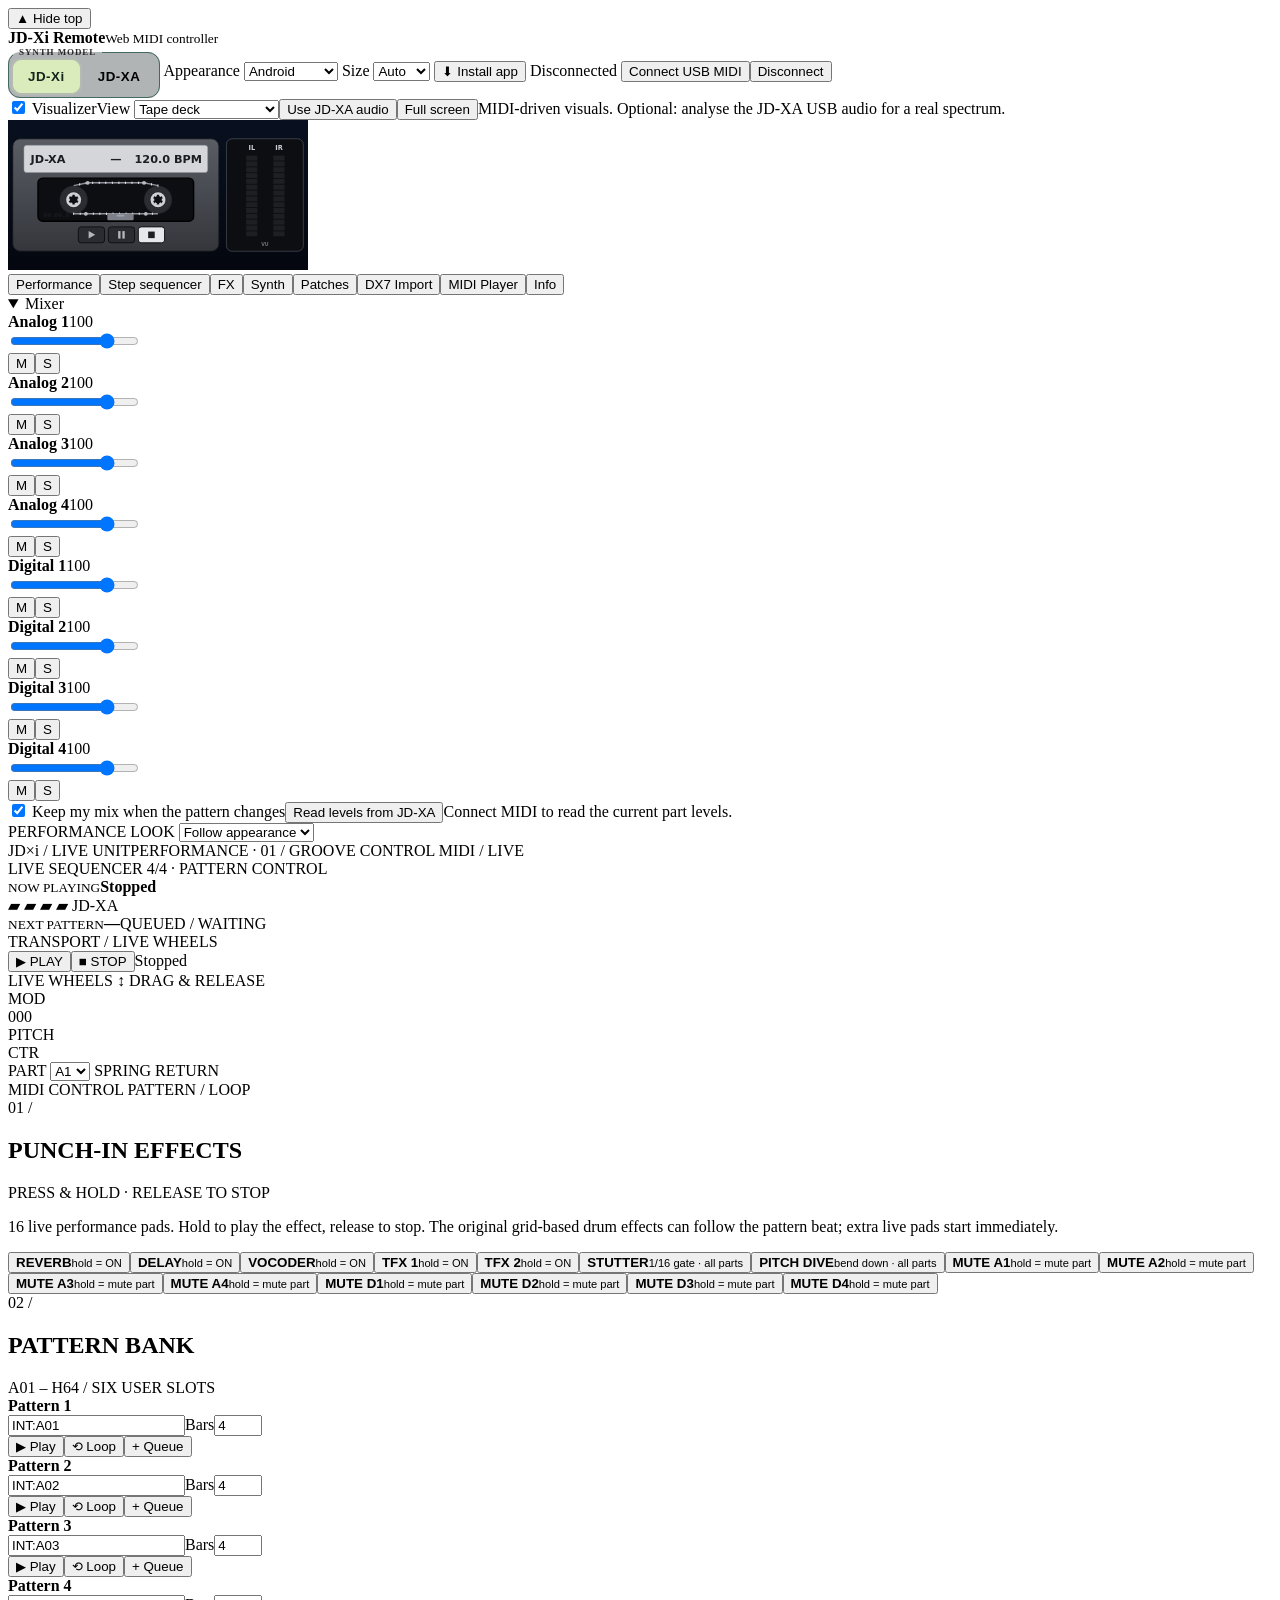
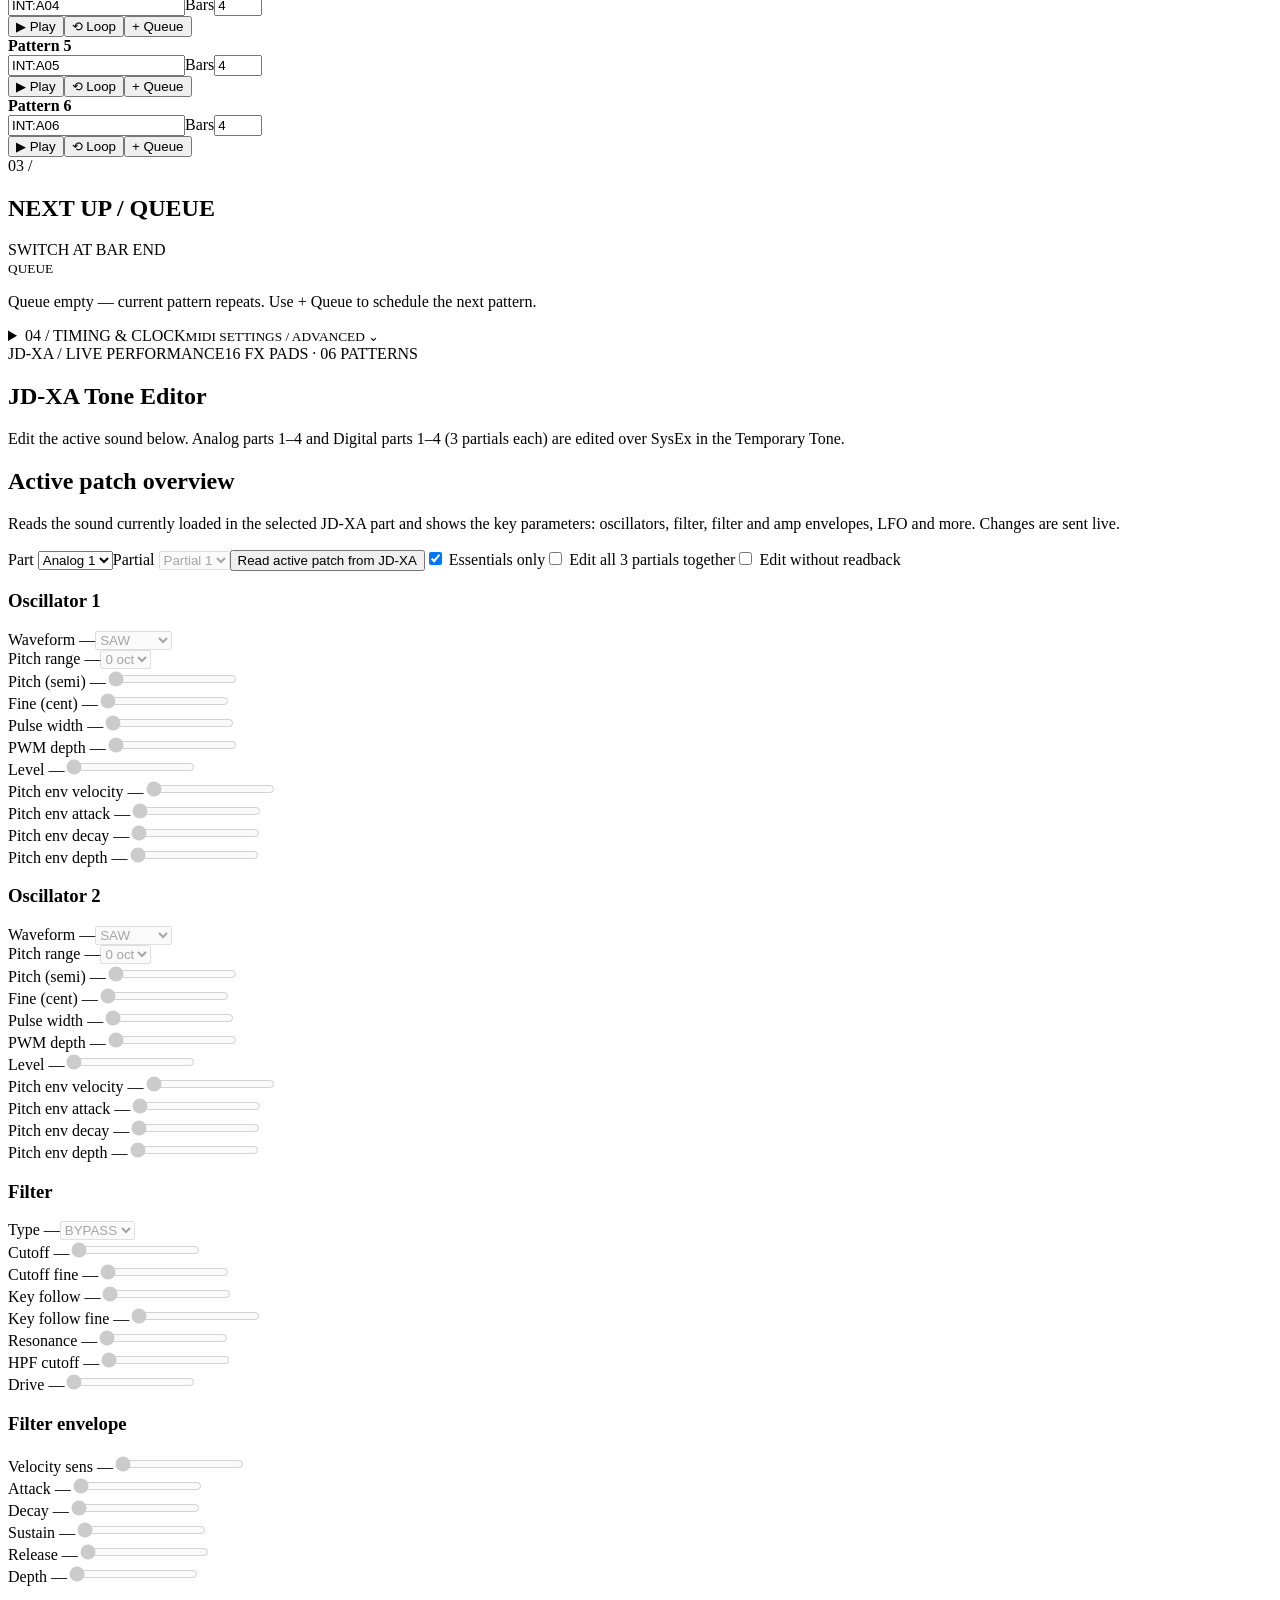
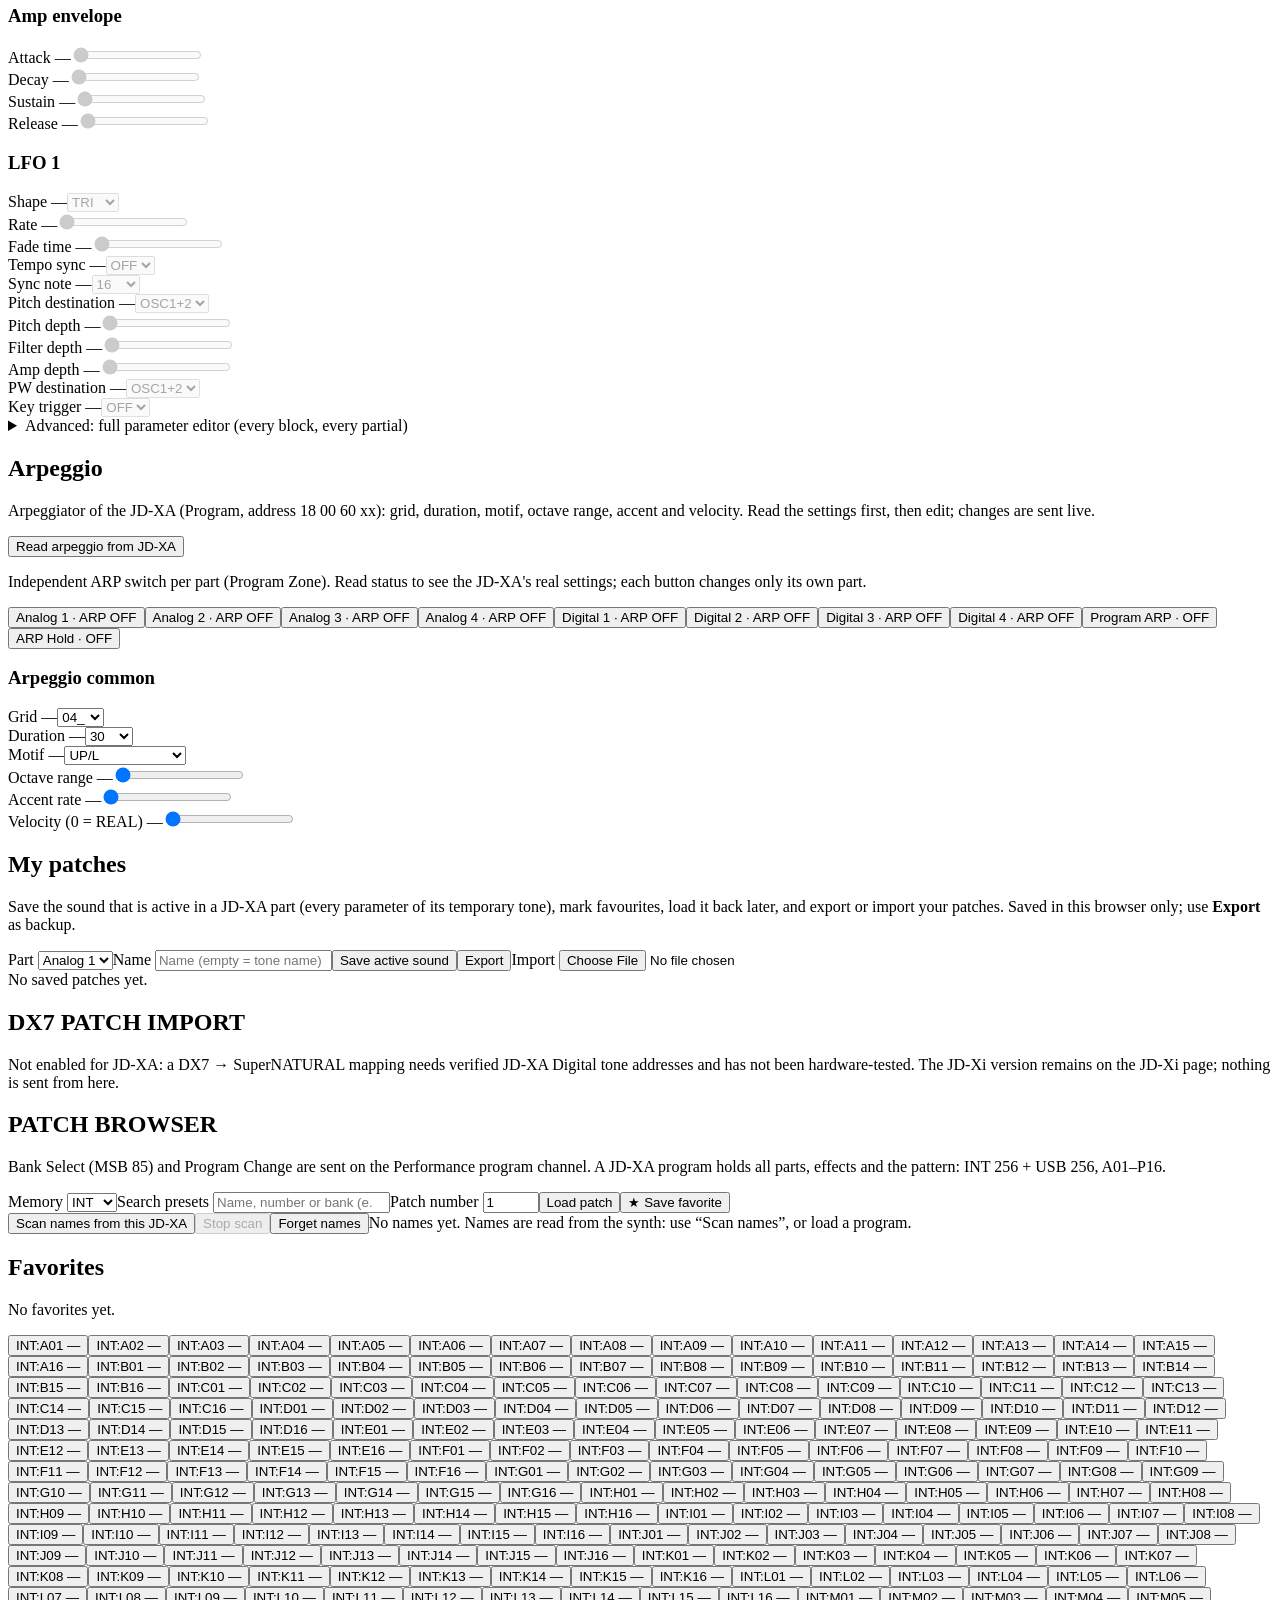
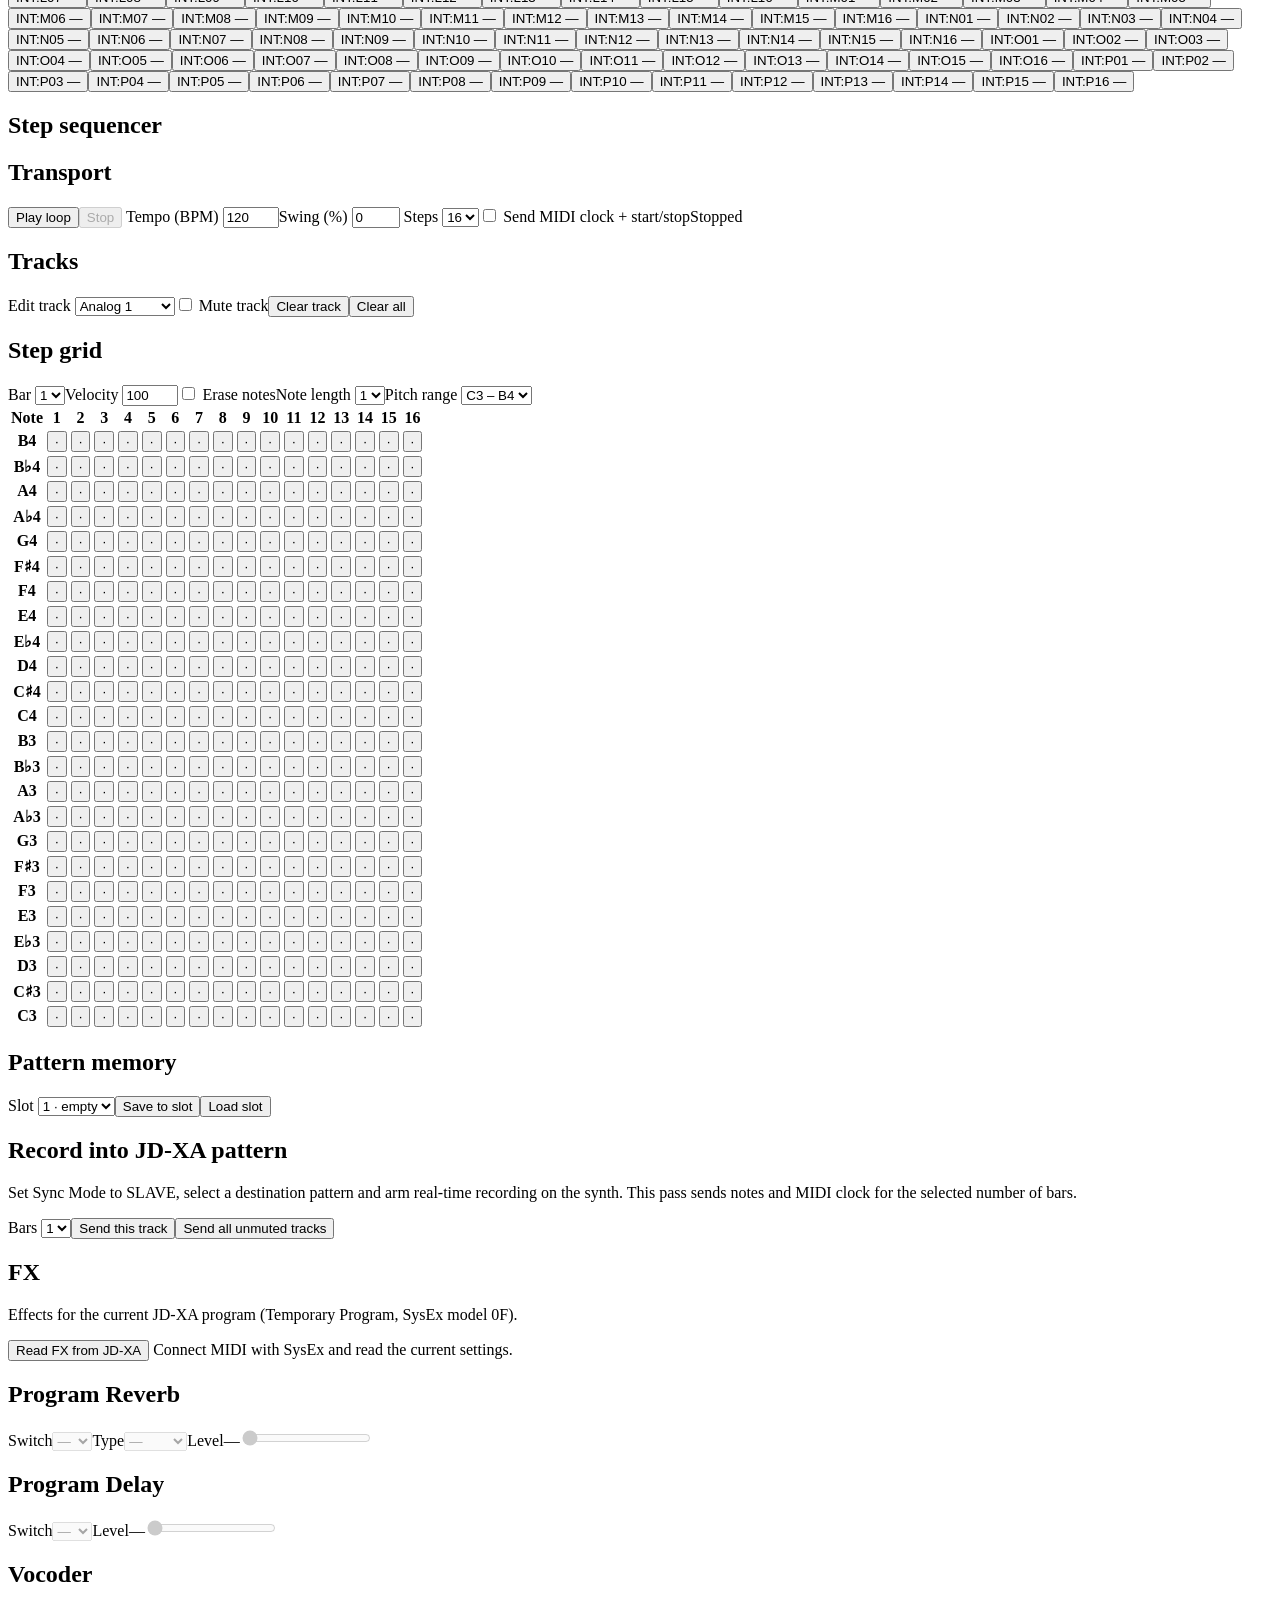
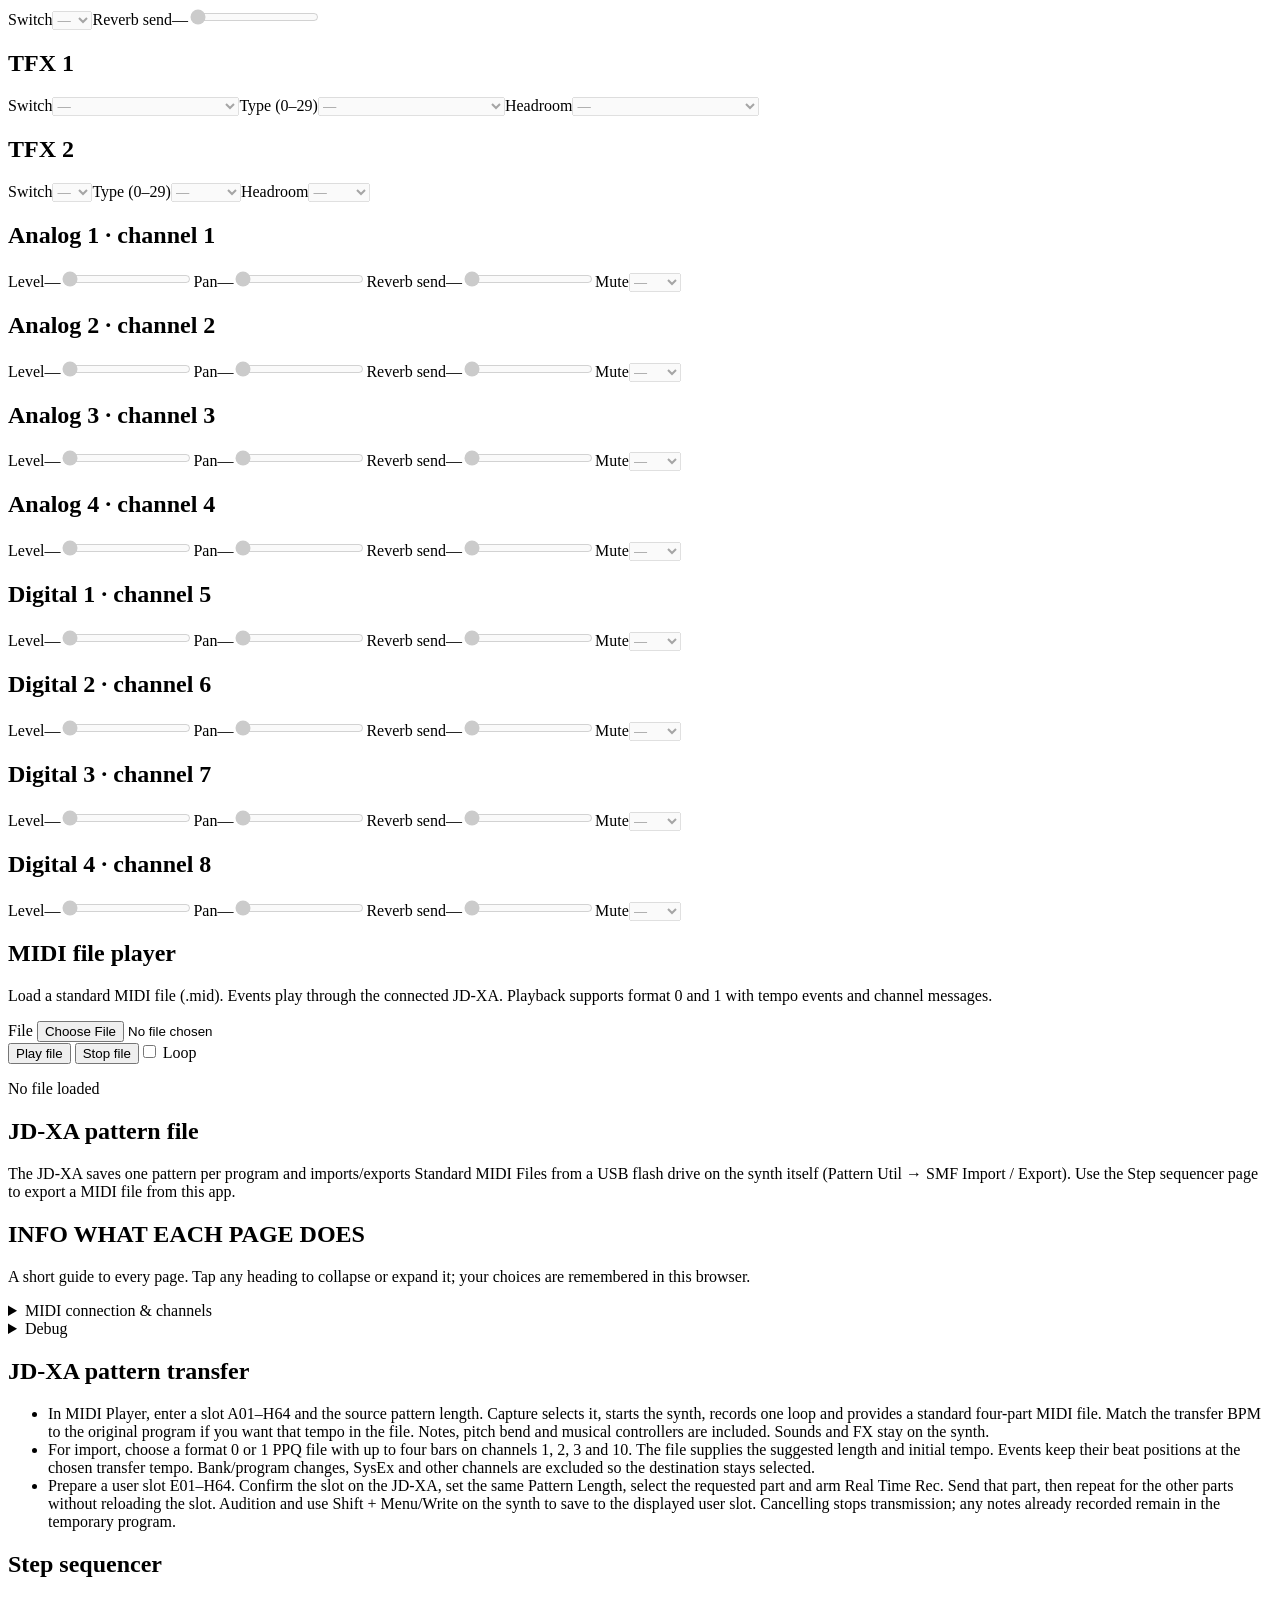
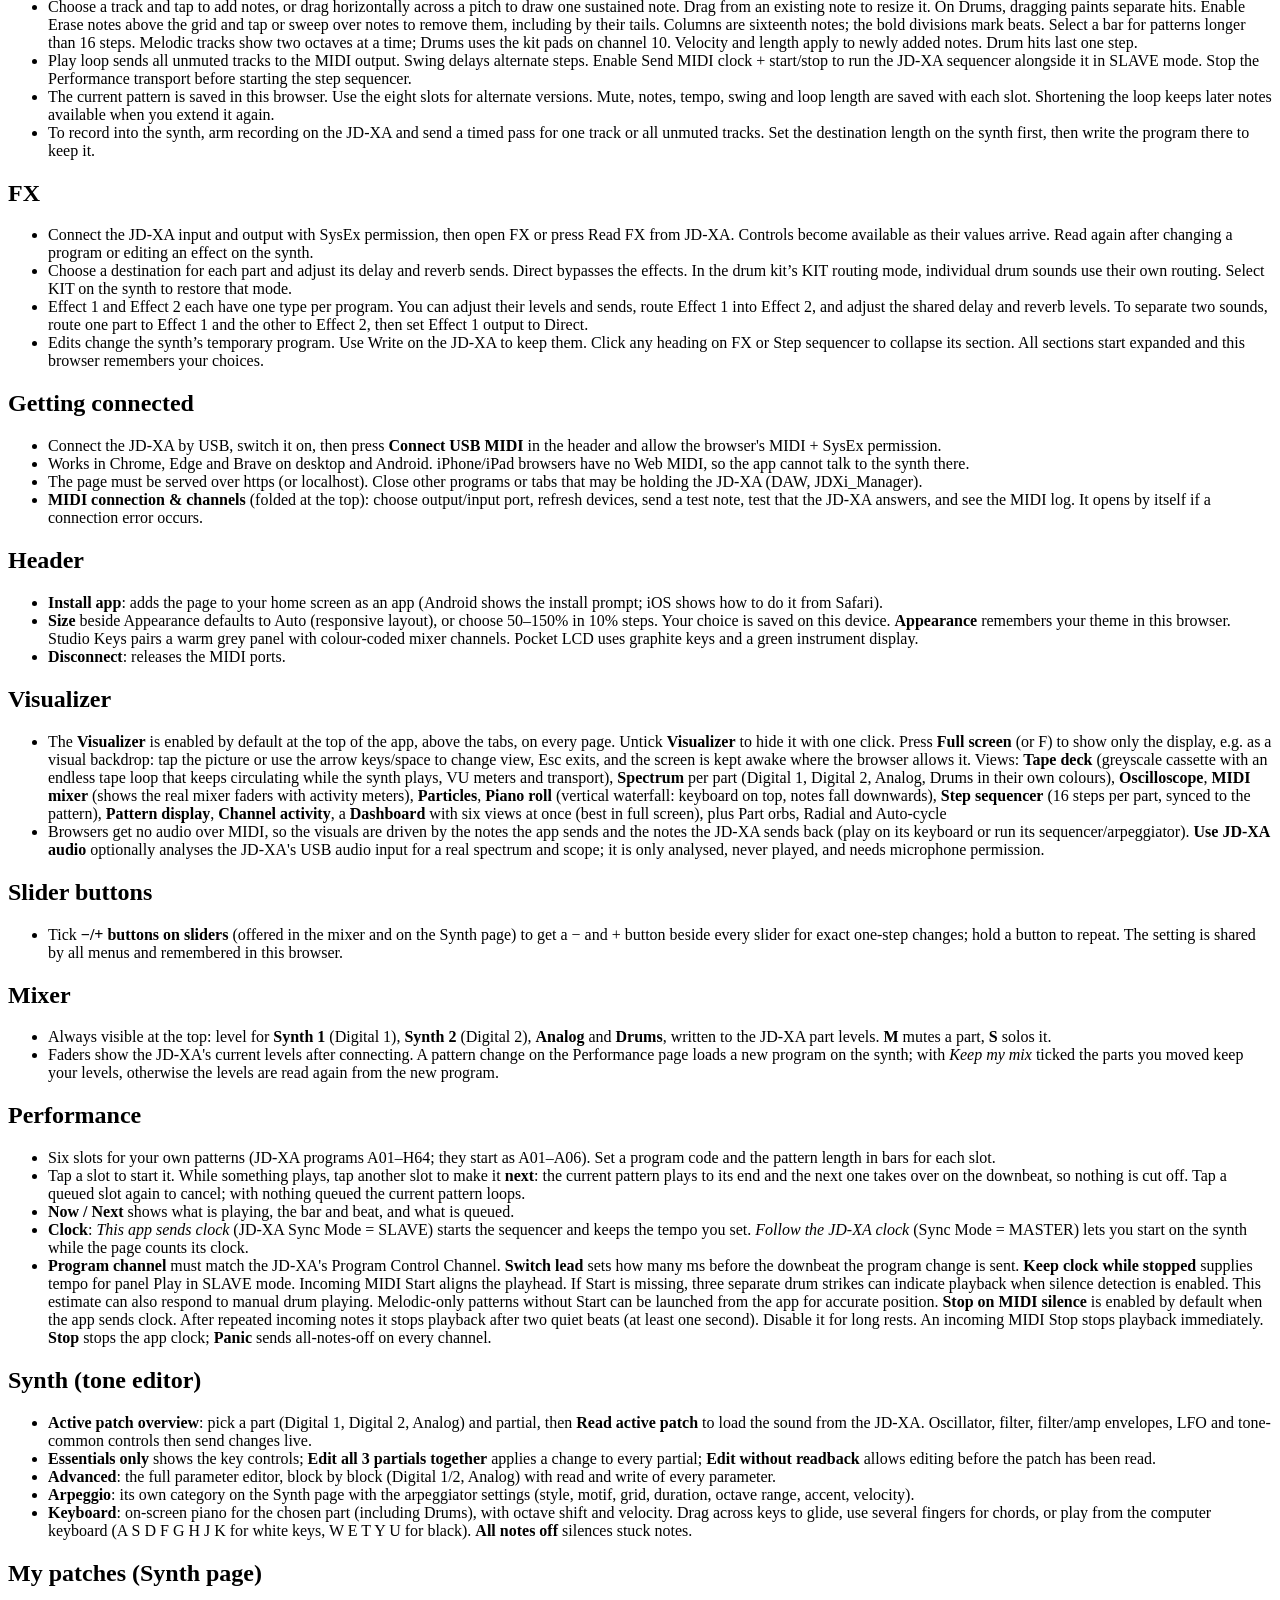
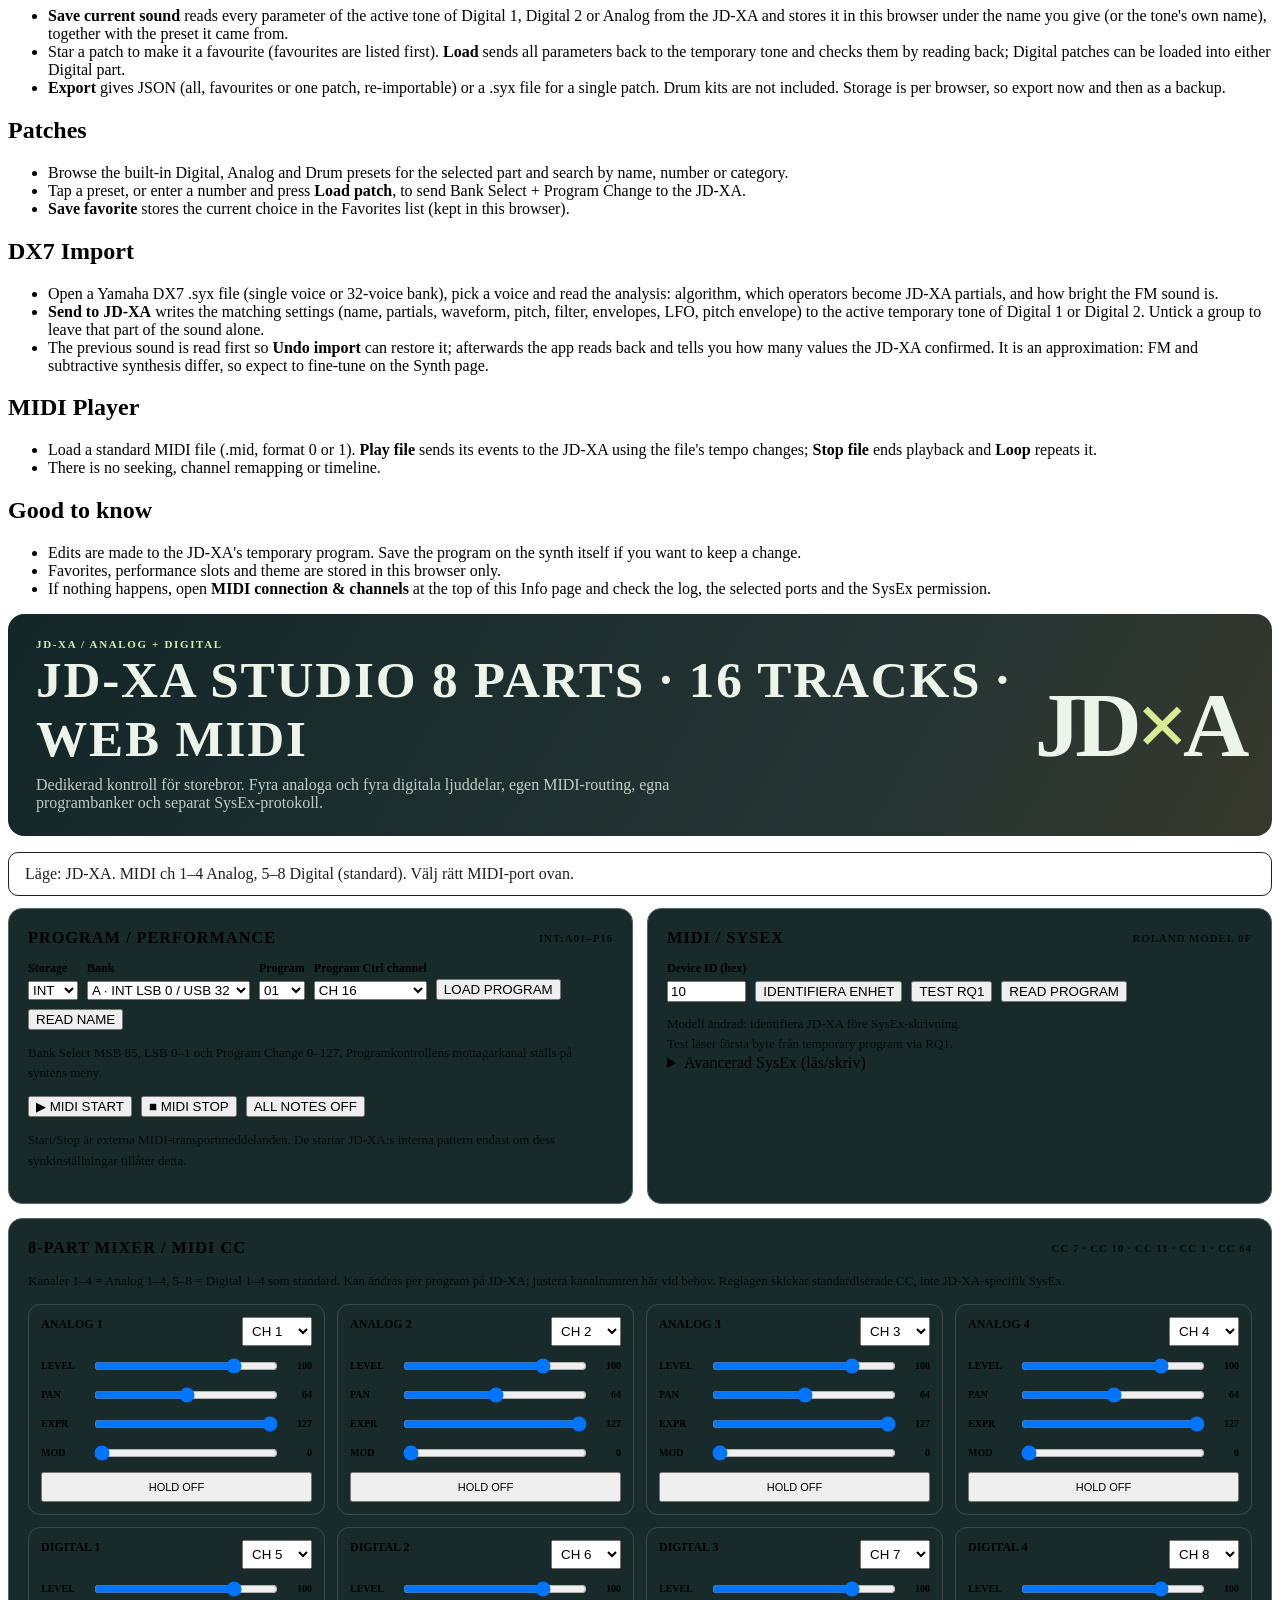
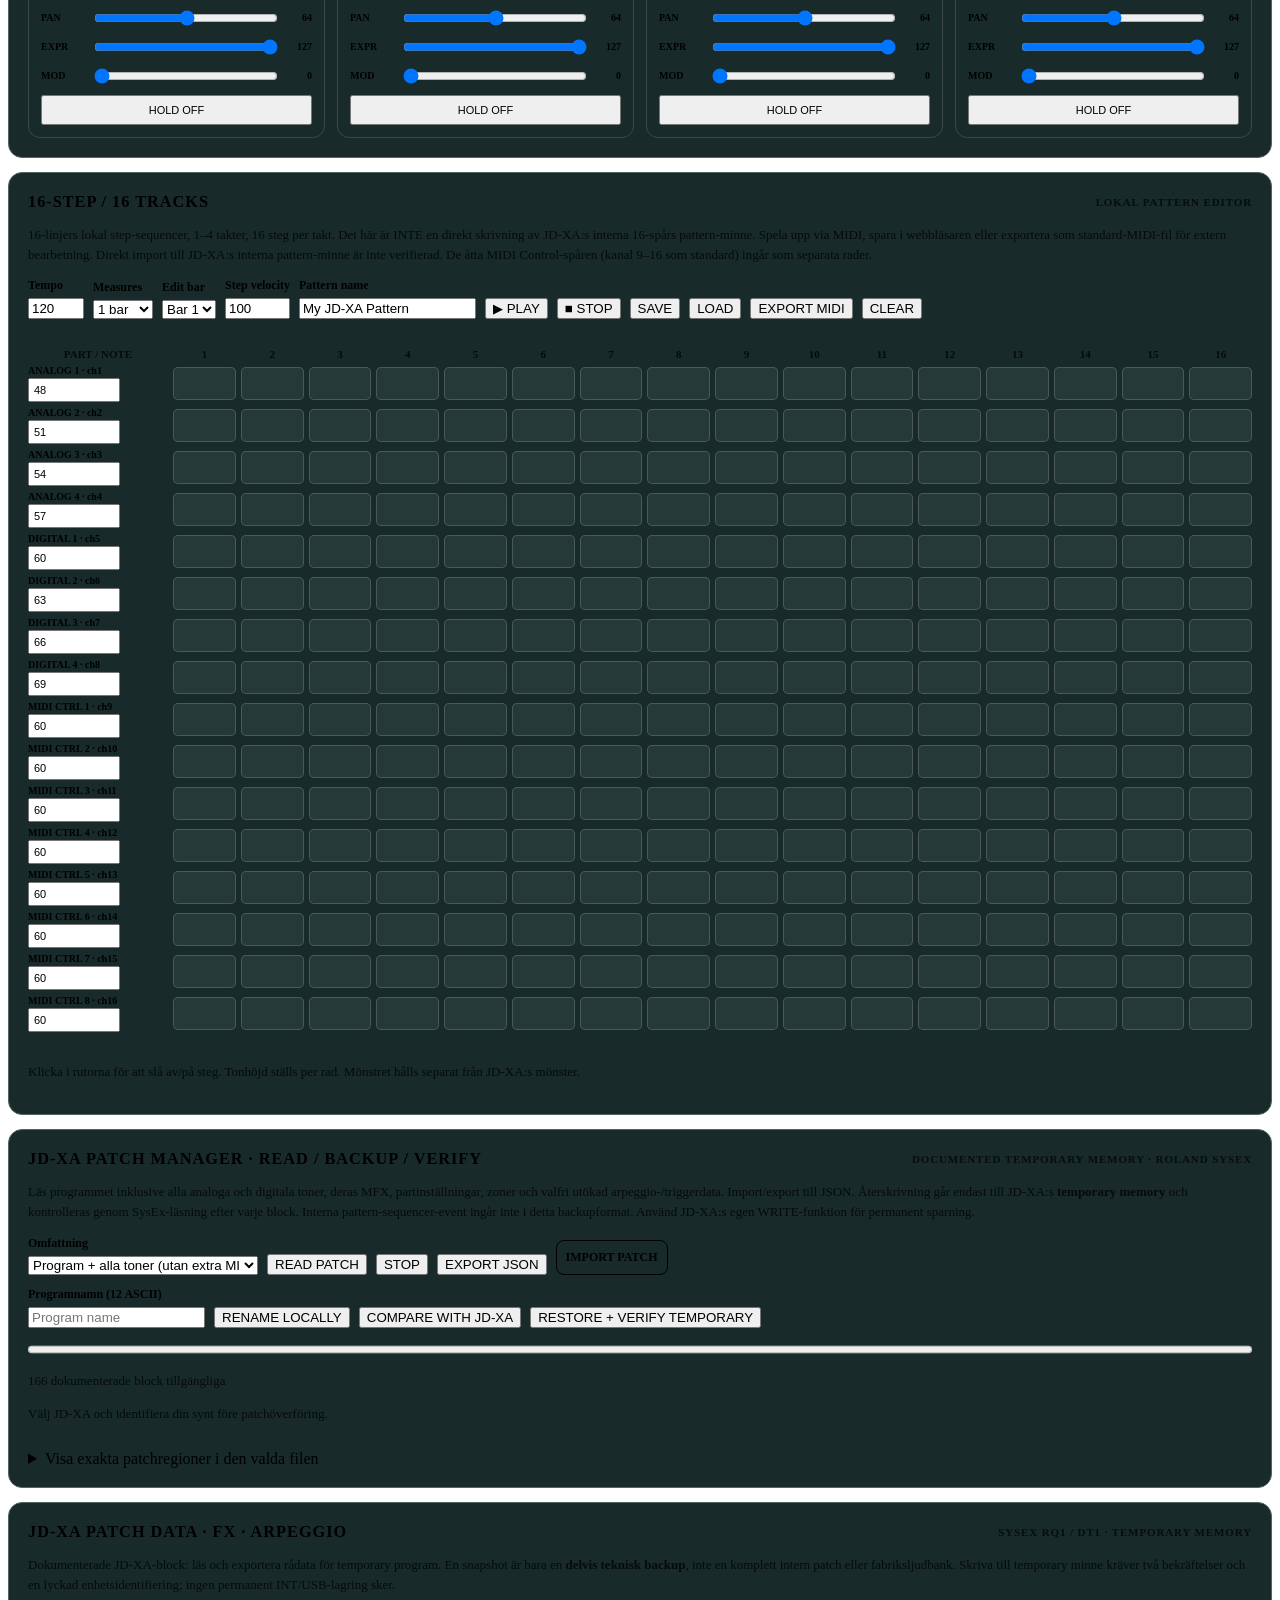
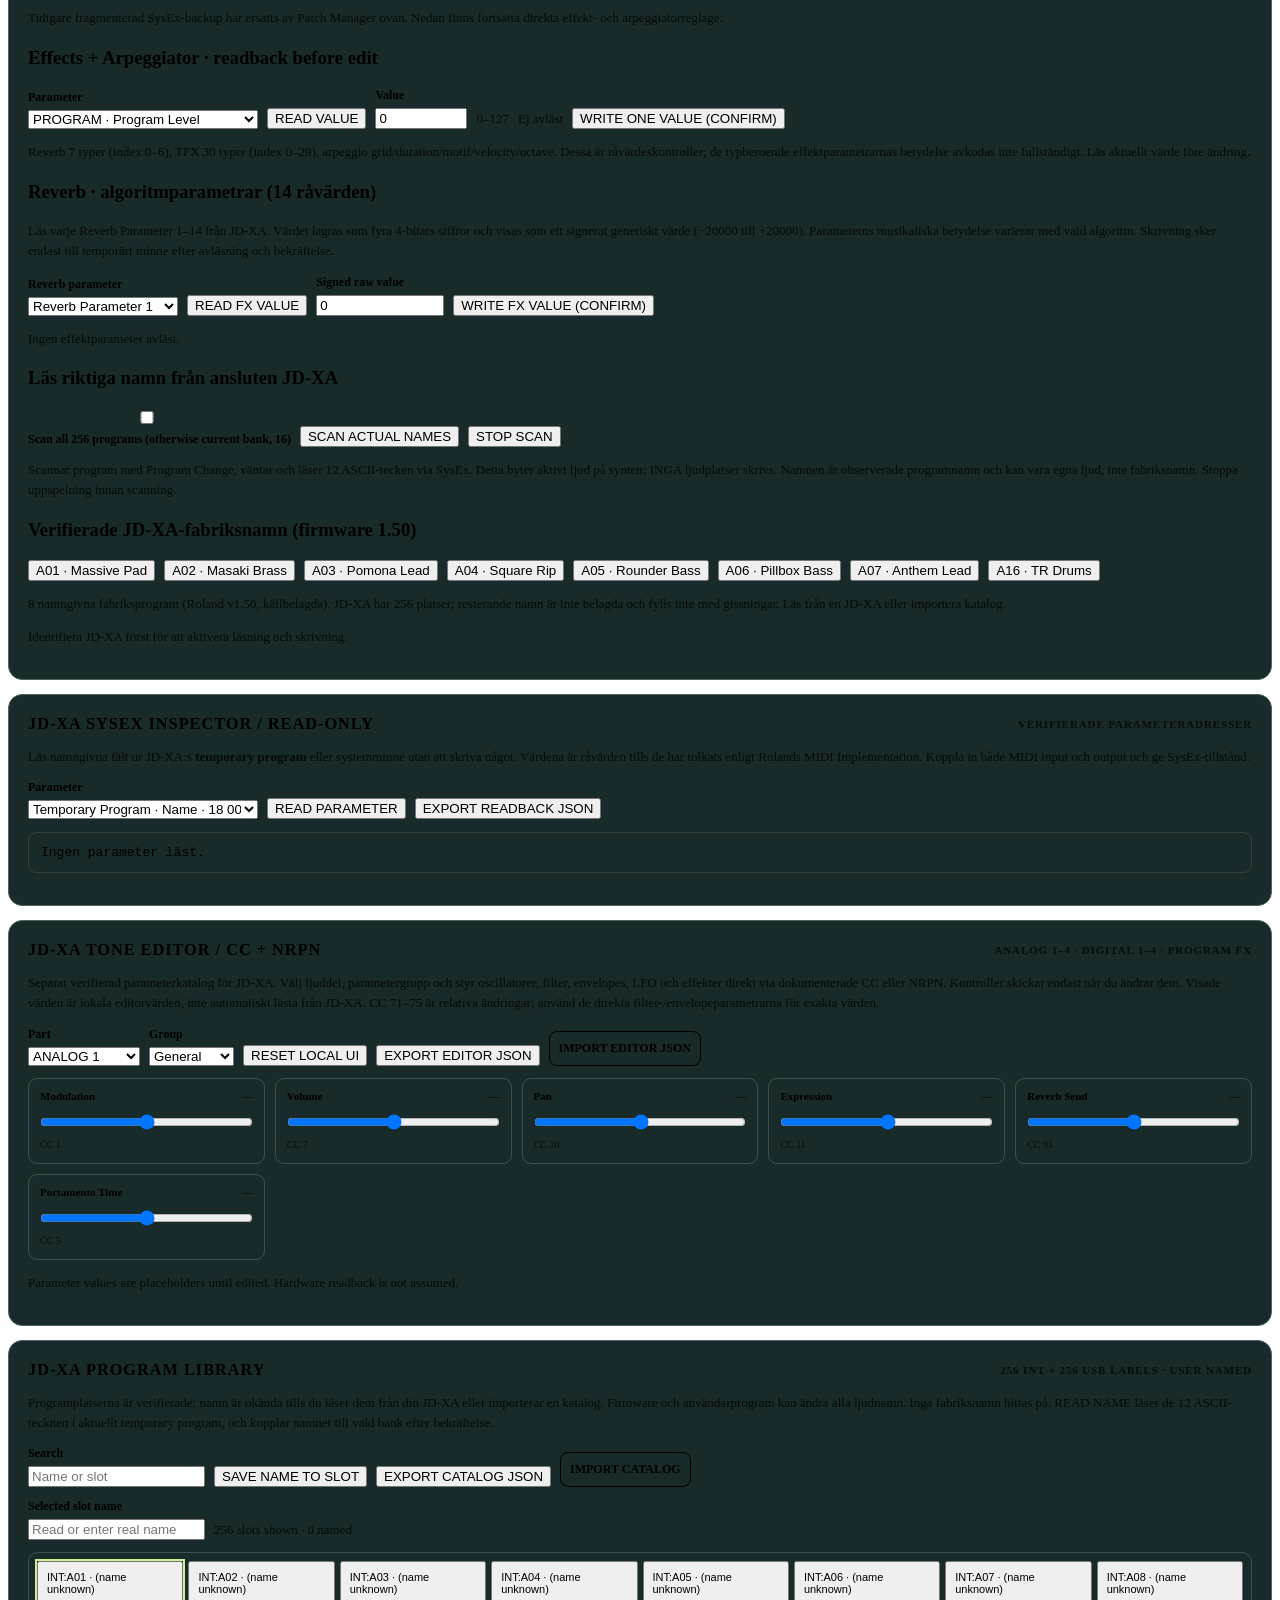
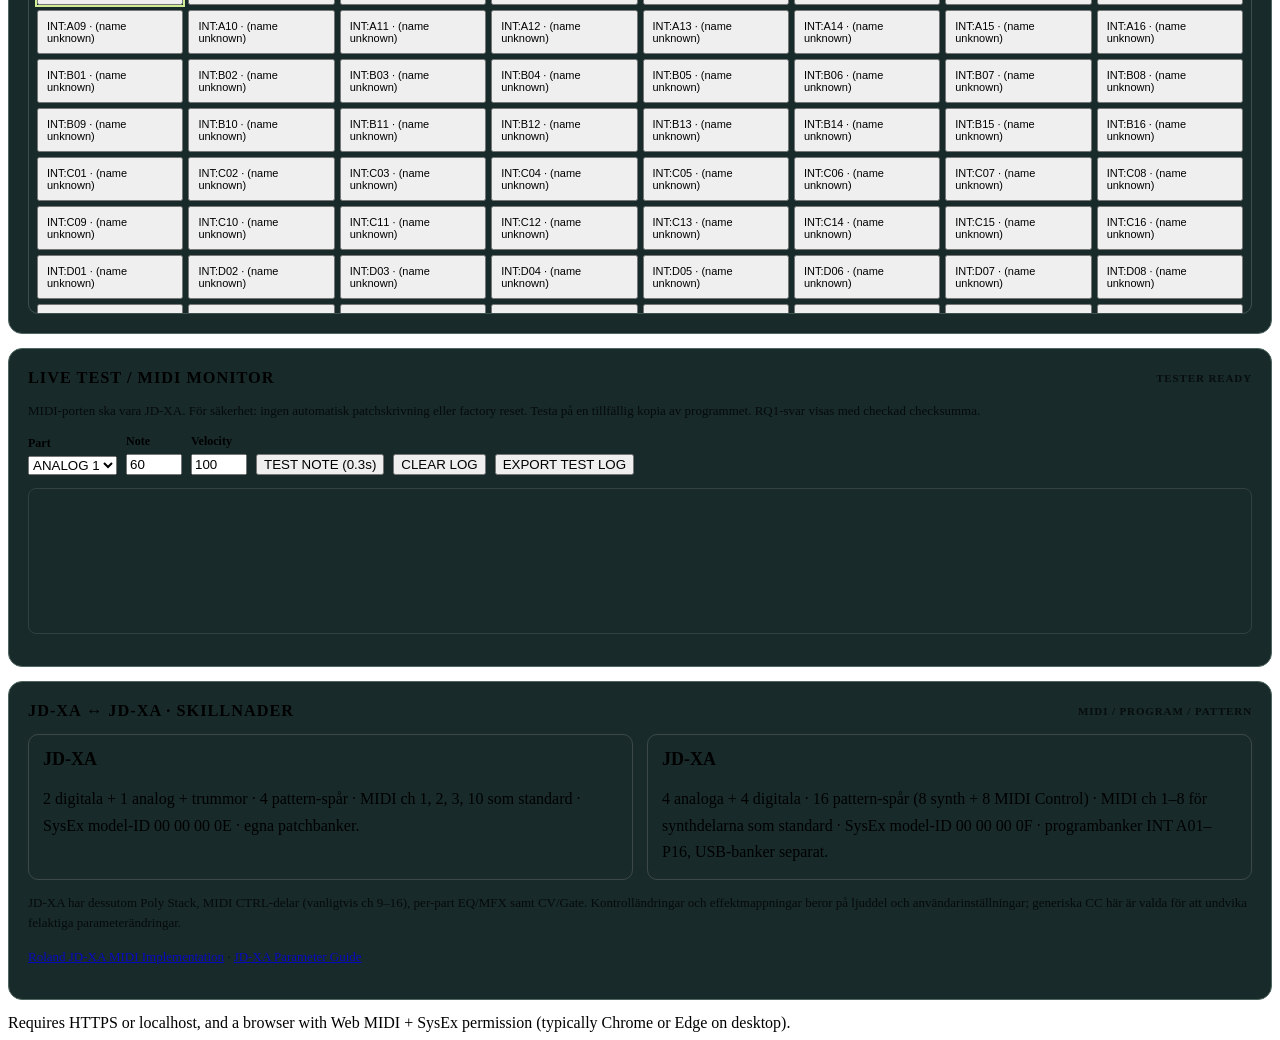
==== app/src/main/assets/web/jdxa.html @ a2f8d3af "JD-XA Support added" ====
<!doctype html>
<html lang="en" data-theme="droid"><head><meta charset="utf-8"><script src="./android-midi.js"></script><meta name="viewport" content="width=device-width,initial-scale=1"><title>JD-XA Remote Android</title><link rel="manifest" href="./manifest.webmanifest"><meta name="theme-color" content="#0a1413"><meta name="mobile-web-app-capable" content="yes"><meta name="apple-mobile-web-app-capable" content="yes"><meta name="apple-mobile-web-app-title" content="JD-XA"><meta name="apple-mobile-web-app-status-bar-style" content="black-translucent"><link rel="apple-touch-icon" href="./apple-touch-icon.png"><link rel="icon" href="./icon-192.png"><script>document.write('<link rel="stylesheet" href="./style.css?t='+Date.now()+'"><link rel="stylesheet" href="./jd-xa.css?t='+Date.now()+'">')</script>
<script>
(function(){
 function show(msg){var b=document.getElementById('fatal');if(!b)return;b.hidden=false;b.textContent=msg}
 window.addEventListener('error',function(e){if(e.target&&e.target.tagName==='SCRIPT'){show('Failed to load script: '+(e.target.src||'unknown')+'. Check hosting, cache and service worker.');return}var msg=e.message||'unknown',at=e.filename?' ('+e.filename.split('/').pop()+':'+e.lineno+':'+e.colno+')':'';if(msg==='Script error.')msg='A script crashed without details; open developer console (F12), or clear app cache and reload';show('Script error: '+msg+at);});
 window.addEventListener('unhandledrejection',function(e){show('Unhandled error: '+((e.reason&&e.reason.message)||e.reason))});
 window.addEventListener('load',function(){setTimeout(function(){if(!window.__jdxiBooted)show('The app script did not start. Hard-reload the page (Ctrl+Shift+R) and, if it persists, open the browser console (F12) to see the error.')},1500)});
})();
</script><style>body[data-model="xa"] #nav button,body[data-model="xa"] #nav button.xa-only{display:inline-flex!important}body[data-model="xa"] #mixer{display:block!important}body[data-model="xa"] #viz{display:block!important}</style></head>
<body data-model="xa"><div id="fatal" role="alert" hidden></div><div id="topstrip"><span id="topstatus"></span><button id="top-toggle" type="button" aria-expanded="true" title="Hide or show the title bar and mixer">▲ Hide top</button></div><script>(function(){var b=document.getElementById('top-toggle'),st=document.getElementById('status'),ts=document.getElementById('topstatus');function apply(h){document.body.classList.toggle('top-hidden',h);b.textContent=h?'▼ Show top':'▲ Hide top';b.setAttribute('aria-expanded',String(!h));ts.hidden=!h;window.dispatchEvent(new Event('jdxi-layout'))}var h=false;try{h=localStorage.getItem('jdxi-top-hidden')==='1'}catch(e){}b.onclick=function(){h=!h;try{localStorage.setItem('jdxi-top-hidden',h?'1':'0')}catch(e){}apply(h)};function sync(){var x=document.getElementById('status');ts.textContent=x?x.textContent:''}document.addEventListener('DOMContentLoaded',function(){sync();var x=document.getElementById('status');if(x)new MutationObserver(sync).observe(x,{childList:true,characterData:true,subtree:true});apply(h)})})();</script><header><div><strong id="model-title">JD-XA Remote</strong><small id="model-subtitle">Web MIDI controller</small></div><div><fieldset class="model-switch" aria-label="Choose synthesizer"><legend>SYNTH MODEL</legend><button id="model-xi" class="model-choice" type="button" aria-pressed="false">JD-Xi</button><button id="model-xa" class="model-choice is-selected" type="button" aria-pressed="true">JD-XA</button></fieldset> <label class="theme-pick">Appearance <select id="theme"><option value="droid">Android</option><option value="fm1">Cybergreen</option><option value="studio">Studio Keys</option><option value="pocket">Pocket LCD</option><option value="dark">Dark</option><option value="ko-light">KO Light</option><option value="ko-dark">KO Dark</option><option value="light">Light</option><option value="ocean">Ocean</option></select></label> <label class="ui-scale-pick" for="ui-scale">Size <select id="ui-scale" aria-label="Interface size"><option value="auto">Auto</option><option value="50">50%</option><option value="60">60%</option><option value="70">70%</option><option value="80">80%</option><option value="90">90%</option><option value="100">100%</option><option value="110">110%</option><option value="120">120%</option><option value="130">130%</option><option value="140">140%</option><option value="150">150%</option></select></label> <button id="install-btn" type="button" title="Add this page to your home screen as an app">⬇ Install app</button><span id="install-tip" role="status" hidden></span> <span id="status">Disconnected</span> <button id="connect">Connect USB MIDI</button><button id="disconnect-top" type="button">Disconnect</button></div></header><div id="viz" class="viz"><div class="viz-bar"><label class="inline"><input type="checkbox" id="viz-on" checked> Visualizer</label><span id="viz-controls" class="viz-controls" hidden><label>View <select id="viz-mode"></select></label><button id="viz-audio" type="button" title="Analyse the JD-XA USB audio for a real spectrum (not played back)">Use JD-XA audio</button><select id="viz-dev" hidden aria-label="Audio input"></select><button id="viz-full" type="button" title="Show only the visualizer (shortcut: F)">Full screen</button></span><span id="viz-status" role="status"></span></div><canvas id="viz-canvas" class="viz-canvas" hidden></canvas></div>
<nav id="nav"><button data-page="performance" class="active">Performance</button><button data-page="sequencer">Step sequencer</button><button data-page="fx">FX</button><button data-page="synth">Synth</button><button data-page="patches">Patches</button><button data-page="dx7">DX7 Import</button><button data-page="player">MIDI Player</button><button data-page="info">Info</button><button data-page="xa" class="xa-only">JD-XA STUDIO</button></nav>
<details id="mixer" class="midi-fold mixer" open><summary>Mixer</summary><div id="mixer-strips" class="mixer-strips"></div><div class="mixer-foot"><label class="inline"><input type="checkbox" id="mixkeep" checked> Keep my mix when the pattern changes</label><button id="mixread" type="button">Read levels from JD-XA</button><span id="mixstatus" role="status">Connect MIDI to read the current part levels.</span></div></details>
<main>
<section id="performance" class="page active ko-performance">
  <div class="ko-machine"><label class="ko-look-picker" for="performance-look">PERFORMANCE LOOK <select id="performance-look" aria-label="Performance panel theme"><option value="auto">Follow appearance</option><option value="light">KO Light</option><option value="dark">KO Dark</option></select></label>
    <div class="ko-topline"><span class="ko-brand"><span class="ko-brand-mark">JD<span>×</span>i</span> / LIVE UNIT</span><span class="ko-edition">PERFORMANCE · 01 / GROOVE CONTROL</span><span class="ko-power"><i></i> MIDI / LIVE</span></div>
    <div class="ko-display-row">
      <div class="ko-display"><div class="ko-display-cap">LIVE SEQUENCER <span>4/4 · PATTERN CONTROL</span></div><div class="ko-display-inner"><div class="ko-display-main"><small>NOW PLAYING</small><strong id="perfnowtxt">Stopped</strong><div class="ko-display-bars"> <span>▰ ▰ ▰ ▰</span> <span>JD-XA</span></div></div><div class="ko-display-next"><small>NEXT PATTERN</small><strong id="perfnexttxt">—</strong><span>QUEUED / WAITING</span></div></div><div class="perf-bar"><i id="perfbarfill"></i></div></div>
      <div class="ko-transport-panel"><span class="ko-panel-label">TRANSPORT / LIVE WHEELS</span><div class="ko-transport-controls"><div id="perftransport" class="perf-transport"><button id="perfstart" type="button" class="perf-start">▶ PLAY</button><button id="perfstop" type="button" class="perf-stop">■ STOP</button><span id="perftransporthint" role="status"></span></div><aside class="ko-wheels" aria-label="Live MIDI wheels">
        <div class="ko-wheel-heading">LIVE WHEELS <span>↕ DRAG & RELEASE</span></div>
        <div class="ko-wheel-pair">
          <div class="ko-wheel-unit"><span class="ko-wheel-name">MOD</span><div id="perfmodwheel" class="ko-wheel-track" role="slider" tabindex="0" aria-label="Modulation wheel" aria-valuemin="0" aria-valuemax="127" aria-valuenow="0" aria-orientation="vertical"><span class="ko-wheel-center"></span><span class="ko-wheel-thumb"></span></div><span class="ko-wheel-value" id="perfmodvalue">000</span></div>
          <div class="ko-wheel-unit"><span class="ko-wheel-name">PITCH</span><div id="perfpitchwheel" class="ko-wheel-track ko-pitch-wheel" role="slider" tabindex="0" aria-label="Pitch bend wheel" aria-valuemin="-100" aria-valuemax="100" aria-valuenow="0" aria-orientation="vertical"><span class="ko-wheel-center"></span><span class="ko-wheel-thumb"></span></div><span class="ko-wheel-value" id="perfpitchvalue">CTR</span></div>
        </div>
        <label class="ko-wheel-part">PART <select id="perfwheelpart" aria-label="MIDI destination for mod and pitch wheels"><option value="0">A1</option><option value="1">A2</option><option value="2">A3</option><option value="3">A4</option><option value="4">D1</option><option value="5">D2</option><option value="6">D3</option><option value="7">D4</option></select></label>
        <span class="ko-wheel-foot">SPRING RETURN</span>
      </aside></div><div class="ko-pad-legend"><span class="ko-led"></span> MIDI CONTROL <span class="ko-bars-text">PATTERN / LOOP</span></div></div>
    </div>
    <div class="ko-section-head"><div><span class="ko-index">01 /</span><h2>PUNCH-IN EFFECTS</h2></div><span class="ko-head-detail">PRESS & HOLD · RELEASE TO STOP</span></div>
    <p class="ko-help">16 live performance pads. Hold to play the effect, release to stop. The original grid-based drum effects can follow the pattern beat; extra live pads start immediately.</p>
    <div id="perfpunch" class="perf-punch ko-pads"></div>
    <div class="ko-section-head"><div><span class="ko-index">02 /</span><h2>PATTERN BANK</h2></div><span class="ko-head-detail">A01 – H64 / SIX USER SLOTS</span></div>
    <div id="perfslots" class="performance-parts perf-slots"></div>
    <div class="ko-section-head ko-queue-heading"><div><span class="ko-index">03 /</span><h2>NEXT UP / QUEUE</h2></div><span class="ko-head-detail">SWITCH AT BAR END</span></div>
    <div class="perf-queue"><div class="pq-head"><small>QUEUE</small><button id="perfqclear" type="button" class="perf-mini" hidden>Clear queue</button></div><ol id="perfqueue"></ol><p id="perfqempty" class="perf-qempty">Queue empty — current pattern repeats. Use + Queue to schedule the next pattern.</p><p id="perfqloop" class="perf-qloop" hidden></p></div>
    <details class="ko-settings"><summary><span>04 / TIMING &amp; CLOCK</span><small>MIDI SETTINGS / ADVANCED <span aria-hidden="true">⌄</span></small></summary>
      <div class="performance-toolbar"><label>Clock <select id="perfmode"><option value="app">This app sends clock (JD-XA Sync = SLAVE)</option><option value="follow">Follow the JD-XA clock (Sync = MASTER)</option></select></label><label id="perfbpmwrap">Tempo (BPM) <input id="perfbpm" type="number" min="40" max="240" value="120"></label><span class="perf-syncbox"><button id="perfsyncbtn" type="button" title="Switch between app clock and JD-XA master clock">Sync: switch Master / Slave</button><output id="perfsyncval" class="perf-syncval" role="status" aria-live="polite">—</output></span><label>Program channel <select id="perfchan"></select></label><label>Switch lead (ms) <input id="perflead" type="number" min="0" max="500" value="200"></label><button id="perfcal" type="button" title="Plays a few test switches on the first slot (app clock) and finds the shortest Switch lead that still gives a clean start. Needs a pattern with notes.">Measure</button><label id="perfstandbywrap"><input id="perfstandby" type="checkbox" checked> Keep clock while stopped</label><label id="perfidlewrap"><input id="perfidle" type="checkbox" checked> Stop on MIDI silence</label><label><input id="perfrestart" type="checkbox" checked> Re-send Start after a switch</label><button id="perfpanic" class="danger" type="button">PANIC · All notes off</button><span id="perfstatus" role="status">Connect MIDI, then press START or ▶ Play on a pattern.</span></div><p id="perfhelp" class="performance-note"></p>
    </details>
    <div class="ko-footer"><span>JD-XA / LIVE PERFORMANCE</span><span>16 FX PADS · 06 PATTERNS</span></div>
  </div>
</section><section id="synth" class="page"><h1>JD-XA Tone Editor</h1><p>Edit the active sound below. Analog parts 1–4 and Digital parts 1–4 (3 partials each) are edited over SysEx in the Temporary Tone.</p>
<h2>Active patch overview</h2><p>Reads the sound currently loaded in the selected JD-XA part and shows the key parameters: oscillators, filter, filter and amp envelopes, LFO and more. Changes are sent live.</p>
<div class="performance-toolbar"><label>Part <select id="xs-part"></select></label><label>Partial <select id="xs-partial"><option value="0">Partial 1</option><option value="1">Partial 2</option><option value="2">Partial 3</option></select></label><button id="xs-read" type="button">Read active patch from JD-XA</button><label><input type="checkbox" id="xs-simple" checked> Essentials only</label><label><input type="checkbox" id="xs-link"> Edit all 3 partials together</label><label><input type="checkbox" id="xs-force"> Edit without readback</label><strong id="xs-name"></strong><span id="xs-status" role="status"></span></div>
<div id="xs-overview" class="overview"></div>
<details class="advanced"><summary>Advanced: full parameter editor (every block, every partial)</summary><p>Controls send Roland DT1 SysEx (model 00 00 00 0F) to the documented temporary-tone addresses. Read a block before editing.</p>
<label>Editor part <select id="xs-editpart"></select></label> <label>Digital partial <select id="xs-editpartial"><option value="0">Partial 1</option><option value="1">Partial 2</option><option value="2">Partial 3</option></select></label> <label>Block <select id="xs-block"></select></label> <button id="xs-readblock" type="button">Read selected block</button> <label><input type="checkbox" id="xs-eforce"> Allow editing without readback</label><div id="xs-paramgrid" class="paramgrid"></div></details>
<h2>Arpeggio</h2><p>Arpeggiator of the JD-XA (Program, address 18 00 60 xx): grid, duration, motif, octave range, accent and velocity. Read the settings first, then edit; changes are sent live.</p>
<div class="performance-toolbar"><button id="xs-arpread" type="button">Read arpeggio from JD-XA</button><span id="xs-arpstatus" role="status" aria-live="polite"></span></div>
<p class="performance-note">Independent ARP switch per part (Program Zone). Read status to see the JD-XA's real settings; each button changes only its own part.</p>
<div class="arp-part-switches" id="xs-arp-switches"></div><div id="xs-arpgrid" class="paramgrid"></div>
<h2>My patches</h2><p>Save the sound that is active in a JD-XA part (every parameter of its temporary tone), mark favourites, load it back later, and export or import your patches. Saved in this browser only; use <b>Export</b> as backup.</p>
<div class="performance-toolbar"><label>Part <select id="xs-uppart"></select></label><label>Name <input id="xs-upname" type="text" maxlength="40" placeholder="Name (empty = tone name)"></label><button id="xs-upsave" type="button">Save active sound</button><button id="xs-upexport" type="button">Export</button><label>Import <input id="xs-upimport" type="file" accept=".json,application/json"></label><span id="xs-upstatus" role="status"></span></div><div id="xs-uplist" class="uplist"></div></section>
<section id="dx7" class="page"><h1>DX7 PATCH IMPORT</h1><p>Not enabled for JD-XA: a DX7 → SuperNATURAL mapping needs verified JD-XA Digital tone addresses and has not been hardware-tested. The JD-Xi version remains on the JD-Xi page; nothing is sent from here.</p></section><section id="patches" class="page"><h1>PATCH BROWSER</h1><p>Bank Select (MSB 85) and Program Change are sent on the Performance program channel. A JD-XA program holds all parts, effects and the pattern: INT 256 + USB 256, A01–P16.</p>
<div class="performance-toolbar"><label>Memory <select id="xp-mem"><option value="INT">INT</option><option value="USB">USB</option></select></label><label>Search presets <input id="xp-search" type="search" placeholder="Name, number or bank (e.g. C07)"></label><label>Patch number <input id="xp-num" type="number" min="1" max="256" value="1"></label><button id="xp-load" type="button">Load patch</button><button id="xp-fav" type="button">★ Save favorite</button></div>
<div class="performance-toolbar"><button id="xp-scan" type="button">Scan names from this JD-XA</button><button id="xp-scanstop" type="button">Stop scan</button><button id="xp-clear" type="button">Forget names</button><span id="xp-known"></span></div>
<h2>Favorites</h2><div id="xp-favs" class="patchlist"></div><p id="xp-status" role="status"></p><div id="xp-list" class="patchlist" aria-live="polite"></div></section>
<section id="sequencer" class="page"><h1>Step sequencer</h1>
<h2>Transport</h2><div class="performance-toolbar"><button id="sq-play">Play loop</button><button id="sq-stop" disabled>Stop</button>
<label>Tempo (BPM) <input id="sq-bpm" type="number" min="40" max="240" value="120"></label><label>Swing (%) <input id="sq-swing" type="number" min="0" max="66" value="0"></label>
<label>Steps <select id="sq-length"><option value="16">16</option><option value="32">32</option><option value="48">48</option><option value="64">64</option></select></label><label><input id="sq-clock" type="checkbox"> Send MIDI clock + start/stop</label><span id="sq-status" role="status">Stopped</span></div>
<h2>Tracks</h2><div class="performance-toolbar"><label>Edit track <select id="sq-track"><option value="0">Analog 1</option><option value="1">Analog 2</option><option value="2">Analog 3</option><option value="3">Analog 4</option><option value="4">Digital 1</option><option value="5">Digital 2</option><option value="6">Digital 3</option><option value="7">Digital 4</option><option value="8">MIDI CTRL 1</option><option value="9">MIDI CTRL 2</option><option value="10">MIDI CTRL 3</option><option value="11">MIDI CTRL 4</option><option value="12">MIDI CTRL 5</option><option value="13">MIDI CTRL 6</option><option value="14">MIDI CTRL 7</option><option value="15">MIDI CTRL 8</option></select></label><label><input type="checkbox" id="sq-mute"> Mute track</label><button id="sq-clear">Clear track</button><button id="sq-clear-all">Clear all</button></div>
<h2>Step grid</h2><div class="performance-toolbar"><label>Bar <select id="sq-bar"></select></label><label>Velocity <input id="sq-vel" type="number" min="1" max="127" value="100"></label><label><input type="checkbox" id="sq-erase"> Erase notes</label><label>Note length <select id="sq-gate"><option value="1">1</option><option value="2">2</option><option value="4">4</option><option value="8">8</option></select></label><label>Pitch range <select id="sq-range"></select></label></div><div id="sq-grid" class="sq-scroll"></div>
<h2>Pattern memory</h2><div class="performance-toolbar"><label>Slot <select id="sq-slot"></select></label><button id="sq-save">Save to slot</button><button id="sq-load">Load slot</button></div>
<h2>Record into JD-XA pattern</h2><p>Set Sync Mode to SLAVE, select a destination pattern and arm real-time recording on the synth. This pass sends notes and MIDI clock for the selected number of bars.</p><div class="performance-toolbar"><label>Bars <select id="sq-bars"><option value="1">1</option><option value="2">2</option><option value="4">4</option><option value="8">8</option></select></label><button id="sq-record-one">Send this track</button><button id="sq-record-all">Send all unmuted tracks</button></div></section>
<section id="fx" class="page"><h1>FX</h1><p>Effects for the current JD-XA program (Temporary Program, SysEx model 0F).</p><button id="fx-read">Read FX from JD-XA</button> <span id="fx-status" role="status">Connect MIDI with SysEx and read the current settings.</span><h2>Program Reverb</h2><div class="fx-strip" id="fx-0"></div><h2>Program Delay</h2><div class="fx-strip" id="fx-1"></div><h2>Vocoder</h2><div class="fx-strip" id="fx-2"></div><h2>TFX 1</h2><div class="fx-strip" id="fx-3"></div><h2>TFX 2</h2><div class="fx-strip" id="fx-4"></div><h2>Analog 1 · channel 1</h2><div class="fx-strip" id="fx-5"></div><h2>Analog 2 · channel 2</h2><div class="fx-strip" id="fx-6"></div><h2>Analog 3 · channel 3</h2><div class="fx-strip" id="fx-7"></div><h2>Analog 4 · channel 4</h2><div class="fx-strip" id="fx-8"></div><h2>Digital 1 · channel 5</h2><div class="fx-strip" id="fx-9"></div><h2>Digital 2 · channel 6</h2><div class="fx-strip" id="fx-10"></div><h2>Digital 3 · channel 7</h2><div class="fx-strip" id="fx-11"></div><h2>Digital 4 · channel 8</h2><div class="fx-strip" id="fx-12"></div><div id="xfx-extra"></div></section>
<section id="player" class="page"><h1>MIDI file player</h1><p>Load a standard MIDI file (.mid). Events play through the connected JD-XA. Playback supports format 0 and 1 with tempo events and channel messages.</p><label>File <input type="file" id="midfile" accept=".mid,audio/midi"></label><div><button id="midplay">Play file</button> <button id="midstop">Stop file</button><label><input id="midloop" type="checkbox"> Loop</label></div><p id="midstatus">No file loaded</p>
<h2>JD-XA pattern file</h2><p>The JD-XA saves one pattern per program and imports/exports Standard MIDI Files from a USB flash drive on the synth itself (Pattern Util → SMF Import / Export). Use the Step sequencer page to export a MIDI file from this app.</p></section>

<section id="info" class="page"><h1>INFO <span class="heading-sub">WHAT EACH PAGE DOES</span></h1><p>A short guide to every page. Tap any heading to collapse or expand it; your choices are remembered in this browser.</p><details id="midi-conn" class="midi-fold"><summary>MIDI connection &amp; channels</summary><div id="midi-connection-panel" class="performance-toolbar"><label>MIDI output <select id="midi-output"><option value="">Auto-detect</option></select></label><label>MIDI input <select id="midi-input"><option value="">Auto-detect</option></select></label><button id="midi-refresh" type="button">Refresh devices</button><button id="midi-note" type="button">Send test note</button><button id="midi-test" type="button">Test JD-XA reply</button><span id="midi-diagnostics" role="status">Press Connect USB MIDI and allow the browser's MIDI permission prompt.</span></div>
<details id="midi-details"><summary>MIDI log &amp; environment</summary><div id="midi-env" class="midi-env"></div><pre id="midi-log" aria-live="polite"></pre></details><input id="deviceid" value="10" maxlength="2" hidden aria-hidden="true"></details>
<details id="debug-fold" class="midi-fold"><summary>Debug</summary>
<p class="performance-note"><b>System scan</b> reads the JD-XA System and Setup blocks (read-only, nothing is written) and shows every byte. Scan once, change one setting in the synth’s own menu (for example Sync Mode), scan again: the bytes that changed are listed. That reveals whether a menu setting can be reached over SysEx.</p>
<div class="performance-toolbar"><button id="dbg-scan" type="button">System scan</button><button id="dbg-copy" type="button">Copy result</button><button id="dbg-forget" type="button">Forget previous scan</button><span id="dbg-status" role="status">Needs MIDI output, input and SysEx permission.</span></div>
<div class="performance-toolbar"><label>Address (hex) <input id="dbg-addr" value="02 00 00 00" size="12" spellcheck="false"></label><label>Size (hex) <input id="dbg-size" value="2B" size="4" spellcheck="false"></label><button id="dbg-custom" type="button">Read block</button></div>
<pre id="dbg-out" aria-live="polite"></pre></details>
<h2>JD-XA pattern transfer</h2><ul><li>In MIDI Player, enter a slot A01–H64 and the source pattern length. Capture selects it, starts the synth, records one loop and provides a standard four-part MIDI file. Match the transfer BPM to the original program if you want that tempo in the file. Notes, pitch bend and musical controllers are included. Sounds and FX stay on the synth.</li><li>For import, choose a format 0 or 1 PPQ file with up to four bars on channels 1, 2, 3 and 10. The file supplies the suggested length and initial tempo. Events keep their beat positions at the chosen transfer tempo. Bank/program changes, SysEx and other channels are excluded so the destination stays selected.</li><li>Prepare a user slot E01–H64. Confirm the slot on the JD-XA, set the same Pattern Length, select the requested part and arm Real Time Rec. Send that part, then repeat for the other parts without reloading the slot. Audition and use Shift + Menu/Write on the synth to save to the displayed user slot. Cancelling stops transmission; any notes already recorded remain in the temporary program.</li></ul>
<h2>Step sequencer</h2><ul><li>Choose a track and tap to add notes, or drag horizontally across a pitch to draw one sustained note. Drag from an existing note to resize it. On Drums, dragging paints separate hits. Enable Erase notes above the grid and tap or sweep over notes to remove them, including by their tails. Columns are sixteenth notes; the bold divisions mark beats. Select a bar for patterns longer than 16 steps. Melodic tracks show two octaves at a time; Drums uses the kit pads on channel 10. Velocity and length apply to newly added notes. Drum hits last one step.</li><li>Play loop sends all unmuted tracks to the MIDI output. Swing delays alternate steps. Enable Send MIDI clock + start/stop to run the JD-XA sequencer alongside it in SLAVE mode. Stop the Performance transport before starting the step sequencer.</li><li>The current pattern is saved in this browser. Use the eight slots for alternate versions. Mute, notes, tempo, swing and loop length are saved with each slot. Shortening the loop keeps later notes available when you extend it again.</li><li>To record into the synth, arm recording on the JD-XA and send a timed pass for one track or all unmuted tracks. Set the destination length on the synth first, then write the program there to keep it.</li></ul>
<h2>FX</h2><ul><li>Connect the JD-XA input and output with SysEx permission, then open FX or press Read FX from JD-XA. Controls become available as their values arrive. Read again after changing a program or editing an effect on the synth.</li><li>Choose a destination for each part and adjust its delay and reverb sends. Direct bypasses the effects. In the drum kit’s KIT routing mode, individual drum sounds use their own routing. Select KIT on the synth to restore that mode.</li><li>Effect 1 and Effect 2 each have one type per program. You can adjust their levels and sends, route Effect 1 into Effect 2, and adjust the shared delay and reverb levels. To separate two sounds, route one part to Effect 1 and the other to Effect 2, then set Effect 1 output to Direct.</li><li>Edits change the synth’s temporary program. Use Write on the JD-XA to keep them. Click any heading on FX or Step sequencer to collapse its section. All sections start expanded and this browser remembers your choices.</li></ul>
<h2>Getting connected</h2><ul><li>Connect the JD-XA by USB, switch it on, then press <b>Connect USB MIDI</b> in the header and allow the browser's MIDI + SysEx permission.</li><li>Works in Chrome, Edge and Brave on desktop and Android. iPhone/iPad browsers have no Web MIDI, so the app cannot talk to the synth there.</li><li>The page must be served over https (or localhost). Close other programs or tabs that may be holding the JD-XA (DAW, JDXi_Manager).</li><li><b>MIDI connection &amp; channels</b> (folded at the top): choose output/input port, refresh devices, send a test note, test that the JD-XA answers, and see the MIDI log. It opens by itself if a connection error occurs.</li></ul>
<h2>Header</h2><ul><li><b>Install app</b>: adds the page to your home screen as an app (Android shows the install prompt; iOS shows how to do it from Safari).</li><li><b>Size</b> beside Appearance defaults to Auto (responsive layout), or choose 50–150% in 10% steps. Your choice is saved on this device. <b>Appearance</b> remembers your theme in this browser. Studio Keys pairs a warm grey panel with colour-coded mixer channels. Pocket LCD uses graphite keys and a green instrument display.</li><li><b>Disconnect</b>: releases the MIDI ports.</li></ul>
<h2>Visualizer</h2><ul><li>The <b>Visualizer</b> is enabled by default at the top of the app, above the tabs, on every page. Untick <b>Visualizer</b> to hide it with one click. Press <b>Full screen</b> (or F) to show only the display, e.g. as a visual backdrop: tap the picture or use the arrow keys/space to change view, Esc exits, and the screen is kept awake where the browser allows it. Views: <b>Tape deck</b> (greyscale cassette with an endless tape loop that keeps circulating while the synth plays, VU meters and transport), <b>Spectrum</b> per part (Digital 1, Digital 2, Analog, Drums in their own colours), <b>Oscilloscope</b>, <b>MIDI mixer</b> (shows the real mixer faders with activity meters), <b>Particles</b>, <b>Piano roll</b> (vertical waterfall: keyboard on top, notes fall downwards), <b>Step sequencer</b> (16 steps per part, synced to the pattern), <b>Pattern display</b>, <b>Channel activity</b>, a <b>Dashboard</b> with six views at once (best in full screen), plus Part orbs, Radial and Auto-cycle</li><li>Browsers get no audio over MIDI, so the visuals are driven by the notes the app sends and the notes the JD-XA sends back (play on its keyboard or run its sequencer/arpeggiator). <b>Use JD-XA audio</b> optionally analyses the JD-XA's USB audio input for a real spectrum and scope; it is only analysed, never played, and needs microphone permission.</li></ul>
<h2>Slider buttons</h2><ul><li>Tick <b>−/+ buttons on sliders</b> (offered in the mixer and on the Synth page) to get a − and + button beside every slider for exact one-step changes; hold a button to repeat. The setting is shared by all menus and remembered in this browser.</li></ul>
<h2>Mixer</h2><ul><li>Always visible at the top: level for <b>Synth 1</b> (Digital 1), <b>Synth 2</b> (Digital 2), <b>Analog</b> and <b>Drums</b>, written to the JD-XA part levels. <b>M</b> mutes a part, <b>S</b> solos it.</li><li>Faders show the JD-XA's current levels after connecting. A pattern change on the Performance page loads a new program on the synth; with <i>Keep my mix</i> ticked the parts you moved keep your levels, otherwise the levels are read again from the new program.</li></ul>
<h2>Performance</h2><ul><li>Six slots for your own patterns (JD-XA programs A01–H64; they start as A01–A06). Set a program code and the pattern length in bars for each slot.</li><li>Tap a slot to start it. While something plays, tap another slot to make it <b>next</b>: the current pattern plays to its end and the next one takes over on the downbeat, so nothing is cut off. Tap a queued slot again to cancel; with nothing queued the current pattern loops.</li><li><b>Now / Next</b> shows what is playing, the bar and beat, and what is queued.</li><li><b>Clock</b>: <i>This app sends clock</i> (JD-XA Sync Mode = SLAVE) starts the sequencer and keeps the tempo you set. <i>Follow the JD-XA clock</i> (Sync Mode = MASTER) lets you start on the synth while the page counts its clock.</li><li><b>Program channel</b> must match the JD-XA's Program Control Channel. <b>Switch lead</b> sets how many ms before the downbeat the program change is sent. <b>Keep clock while stopped</b> supplies tempo for panel Play in SLAVE mode. Incoming MIDI Start aligns the playhead. If Start is missing, three separate drum strikes can indicate playback when silence detection is enabled. This estimate can also respond to manual drum playing. Melodic-only patterns without Start can be launched from the app for accurate position. <b>Stop on MIDI silence</b> is enabled by default when the app sends clock. After repeated incoming notes it stops playback after two quiet beats (at least one second). Disable it for long rests. An incoming MIDI Stop stops playback immediately. <b>Stop</b> stops the app clock; <b>Panic</b> sends all-notes-off on every channel.</li></ul>
<h2>Synth (tone editor)</h2><ul><li><b>Active patch overview</b>: pick a part (Digital 1, Digital 2, Analog) and partial, then <b>Read active patch</b> to load the sound from the JD-XA. Oscillator, filter, filter/amp envelopes, LFO and tone-common controls then send changes live.</li><li><b>Essentials only</b> shows the key controls; <b>Edit all 3 partials together</b> applies a change to every partial; <b>Edit without readback</b> allows editing before the patch has been read.</li><li><b>Advanced</b>: the full parameter editor, block by block (Digital 1/2, Analog) with read and write of every parameter.</li><li><b>Arpeggio</b>: its own category on the Synth page with the arpeggiator settings (style, motif, grid, duration, octave range, accent, velocity).</li><li><b>Keyboard</b>: on-screen piano for the chosen part (including Drums), with octave shift and velocity. Drag across keys to glide, use several fingers for chords, or play from the computer keyboard (A S D F G H J K for white keys, W E T Y U for black). <b>All notes off</b> silences stuck notes.</li></ul>
<h2>My patches (Synth page)</h2><ul><li><b>Save current sound</b> reads every parameter of the active tone of Digital 1, Digital 2 or Analog from the JD-XA and stores it in this browser under the name you give (or the tone's own name), together with the preset it came from.</li><li>Star a patch to make it a favourite (favourites are listed first). <b>Load</b> sends all parameters back to the temporary tone and checks them by reading back; Digital patches can be loaded into either Digital part.</li><li><b>Export</b> gives JSON (all, favourites or one patch, re-importable) or a .syx file for a single patch. Drum kits are not included. Storage is per browser, so export now and then as a backup.</li></ul>
<h2>Patches</h2><ul><li>Browse the built-in Digital, Analog and Drum presets for the selected part and search by name, number or category.</li><li>Tap a preset, or enter a number and press <b>Load patch</b>, to send Bank Select + Program Change to the JD-XA.</li><li><b>Save favorite</b> stores the current choice in the Favorites list (kept in this browser).</li></ul>
<h2>DX7 Import</h2><ul><li>Open a Yamaha DX7 .syx file (single voice or 32-voice bank), pick a voice and read the analysis: algorithm, which operators become JD-XA partials, and how bright the FM sound is.</li><li><b>Send to JD-XA</b> writes the matching settings (name, partials, waveform, pitch, filter, envelopes, LFO, pitch envelope) to the active temporary tone of Digital 1 or Digital 2. Untick a group to leave that part of the sound alone.</li><li>The previous sound is read first so <b>Undo import</b> can restore it; afterwards the app reads back and tells you how many values the JD-XA confirmed. It is an approximation: FM and subtractive synthesis differ, so expect to fine-tune on the Synth page.</li></ul><h2>MIDI Player</h2><ul><li>Load a standard MIDI file (.mid, format 0 or 1). <b>Play file</b> sends its events to the JD-XA using the file's tempo changes; <b>Stop file</b> ends playback and <b>Loop</b> repeats it.</li><li>There is no seeking, channel remapping or timeline.</li></ul>
<h2>Good to know</h2><ul><li>Edits are made to the JD-XA's temporary program. Save the program on the synth itself if you want to keep a change.</li><li>Favorites, performance slots and theme are stored in this browser only.</li><li>If nothing happens, open <b>MIDI connection &amp; channels</b> at the top of this Info page and check the log, the selected ports and the SysEx permission.</li></ul></section>
<section id="xa" class="page xa-workspace">
 <div class="xa-hero"><div><div class="xa-eyebrow">JD-XA / ANALOG + DIGITAL</div><h1>JD-XA STUDIO <span class="heading-sub">8 PARTS · 16 TRACKS · WEB MIDI</span></h1><p>Dedikerad kontroll för storebror. Fyra analoga och fyra digitala ljuddelar, egen MIDI-routing, egna programbanker och separat SysEx-protokoll.</p></div><div class="xa-hero-mark">JD<span>×</span>A</div></div>
 <div class="xa-alert" id="xa-status" role="status">Välj JD-XA och anslut via USB MIDI. Funktionerna kräver att syntens MIDI-kanaler motsvarar inställningarna nedan.</div>
 <div class="xa-grid">
  <article class="xa-card"><div class="xa-card-title"><h2>PROGRAM / PERFORMANCE</h2><span>INT:A01–P16</span></div><div class="xa-controls"><label>Storage <select id="xa-storage"><option value="0">INT</option><option value="32">USB</option></select></label><label>Bank <select id="xa-bank"></select></label><label>Program <select id="xa-program"></select></label><label>Program Ctrl channel <select id="xa-pc-channel"></select></label><button id="xa-program-send" type="button">LOAD PROGRAM</button><button id="xa-program-name-read" type="button">READ NAME</button></div><p class="xa-note">Bank Select MSB 85, LSB 0–1 och Program Change 0–127. Programkontrollens mottagarkanal ställs på syntens meny.</p><div class="xa-controls"><button id="xa-start" type="button">▶ MIDI START</button><button id="xa-stop" type="button">■ MIDI STOP</button><button id="xa-panic" type="button">ALL NOTES OFF</button></div><p class="xa-note">Start/Stop är externa MIDI-transportmeddelanden. De startar JD-XA:s interna pattern endast om dess synkinställningar tillåter detta.</p></article>
  <article class="xa-card"><div class="xa-card-title"><h2>MIDI / SYSEX</h2><span>ROLAND MODEL 0F</span></div><div class="xa-controls"><label>Device ID (hex) <input id="xa-device" value="10" maxlength="2" size="4" aria-label="JD-XA device ID hexadecimal"></label><button id="xa-identify" type="button">IDENTIFIERA ENHET</button><button id="xa-test" type="button">TEST RQ1</button><button id="xa-rq" type="button">READ PROGRAM</button></div><div id="xa-ident-status" class="xa-note" role="status">Enheten är ännu inte identifierad. Välj JD-XA MIDI-port och tryck IDENTIFIERA ENHET.</div><div id="xa-sysex-status" class="xa-note">Test läser första byte från temporary program via RQ1.</div><details><summary>Avancerad SysEx (läs/skriv)</summary><p class="xa-note">Endast dokumenterade startadresser. Skrivning är avsiktligt avstängd här tills korrekt parameter, datalängd och värde är verifierade. RQ1 kan läsa byte i vald region.</p><div class="xa-controls"><label>Region <select id="xa-region"><option value="01000000">Setup — 01 00 00 00</option><option value="02000000">System — 02 00 00 00</option><option value="18000000">Temporary Program — 18 00 00 00</option><option value="19000000">Analog 1 — 19 00 00 00</option><option value="19200000">Analog 2 — 19 20 00 00</option><option value="19400000">Analog 3 — 19 40 00 00</option><option value="19600000">Analog 4 — 19 60 00 00</option><option value="1a000000">Digital 1 — 1A 00 00 00</option><option value="1a200000">Digital 2 — 1A 20 00 00</option><option value="1a400000">Digital 3 — 1A 40 00 00</option><option value="1a600000">Digital 4 — 1A 60 00 00</option></select></label><label>Offset hex (4 bytes) <input id="xa-offset" value="00 00 00 00" size="15"></label><label>Read bytes (1–64) <input id="xa-length" type="number" min="1" max="64" value="16"></label><button id="xa-read" type="button">READ REGION</button></div><pre id="xa-readout" class="xa-readout">No data</pre></details></article>
 </div>
 <article class="xa-card"><div class="xa-card-title"><h2>8-PART MIXER / MIDI CC</h2><span>CC 7 · CC 10 · CC 11 · CC 1 · CC 64</span></div><p class="xa-note">Kanaler 1–4 = Analog 1–4, 5–8 = Digital 1–4 som standard. Kan ändras per program på JD-XA; justera kanalnumren här vid behov. Reglagen skickar standardiserade CC, inte JD-XA-specifik SysEx.</p><div id="xa-mixer" class="xa-mixer"></div></article>
 <article class="xa-card"><div class="xa-card-title"><h2>16-STEP / 16 TRACKS</h2><span>LOKAL PATTERN EDITOR</span></div><p class="xa-note">16-linjers lokal step-sequencer, 1–4 takter, 16 steg per takt. Det här är INTE en direkt skrivning av JD-XA:s interna 16-spårs pattern-minne. Spela upp via MIDI, spara i webbläsaren eller exportera som standard-MIDI-fil för extern bearbetning. Direkt import till JD-XA:s interna pattern-minne är inte verifierad. De åtta MIDI Control-spåren (kanal 9–16 som standard) ingår som separata rader.</p><div class="xa-controls"><label>Tempo <input id="xa-bpm" type="number" value="120" min="40" max="240" size="5"></label><label>Measures <select id="xa-bars"><option value="1">1 bar</option><option value="2">2 bars</option><option value="3">3 bars</option><option value="4">4 bars</option></select></label><label>Edit bar <select id="xa-edit-bar"><option value="0">Bar 1</option><option value="1">Bar 2</option><option value="2">Bar 3</option><option value="3">Bar 4</option></select></label><label>Step velocity <input id="xa-vel" type="number" value="100" min="1" max="127" size="5"></label><label>Pattern name <input id="xa-pattern-name" value="My JD-XA Pattern" maxlength="36"></label><button id="xa-play" type="button">▶ PLAY</button><button id="xa-seq-stop" type="button">■ STOP</button><button id="xa-save" type="button">SAVE</button><button id="xa-load" type="button">LOAD</button><button id="xa-export" type="button">EXPORT MIDI</button><button id="xa-clear" type="button">CLEAR</button></div><div class="xa-seq-viewport"><div id="xa-steps" class="xa-steps"></div></div><p id="xa-seq-status" class="xa-note">Klicka i rutorna för att slå av/på steg. Tonhöjd ställs per rad. Mönstret hålls separat från JD-XA:s mönster.</p></article>
   <article class="xa-card xa-wide" id="xa-patch-card"><div class="xa-card-title"><h2>JD-XA PATCH MANAGER · READ / BACKUP / VERIFY</h2><span>DOCUMENTED TEMPORARY MEMORY · ROLAND SYSEX</span></div>
<p class="xa-note">Läs programmet inklusive alla analoga och digitala toner, deras MFX, partinställningar, zoner och valfri utökad arpeggio-/triggerdata. Import/export till JSON. Återskrivning går endast till JD-XA:s <strong>temporary memory</strong> och kontrolleras genom SysEx-läsning efter varje block. Interna pattern-sequencer-event ingår inte i detta backupformat. Använd JD-XA:s egen WRITE-funktion för permanent sparning.</p>
<div class="xa-controls"><label>Omfattning <select id="xa-patch-section"><option value="standard">Program + alla toner (utan extra MIDI-knobs/arp-steg)</option><option value="full">Alla dokumenterade patchregioner</option><option value="tone">Endast 8 toner + MFX</option><option value="program">Program, delar, EQ, zones</option></select></label><button id="xa-patch-read" type="button">READ PATCH</button><button id="xa-patch-cancel" type="button">STOP</button><button id="xa-patch-export" type="button">EXPORT JSON</button><label class="xa-file-label">IMPORT PATCH <input id="xa-patch-import" type="file" accept=".json,application/json"></label></div>
<div class="xa-controls"><label>Programnamn (12 ASCII) <input id="xa-patch-name" type="text" maxlength="12" placeholder="Program name"></label><button id="xa-patch-rename" type="button">RENAME LOCALLY</button><button id="xa-patch-diff" type="button">COMPARE WITH JD-XA</button><button id="xa-patch-restore" type="button">RESTORE + VERIFY TEMPORARY</button></div>
<progress id="xa-patch-progress" max="100" value="0" style="width:100%;height:15px"></progress><p class="xa-note" id="xa-patch-count"></p><p class="xa-note" id="xa-patch-status" role="status">Välj JD-XA och identifiera din synt före patchöverföring.</p><pre id="xa-patch-differences" style="white-space:pre-wrap;max-height:180px;overflow:auto"></pre><details><summary>Visa exakta patchregioner i den valda filen</summary><div style="overflow:auto;max-height:280px"><table class="xa-patch-table"><thead><tr><th>Region</th><th>MIDI-adress</th><th>Byte</th><th>Checksum</th></tr></thead><tbody id="xa-patch-regions"></tbody></table></div></details></article>
<article class="xa-card xa-wide" id="xa-deep-card"><div class="xa-card-title"><h2>JD-XA PATCH DATA · FX · ARPEGGIO</h2><span>SYSEX RQ1 / DT1 · TEMPORARY MEMORY</span></div>
<p class="xa-note">Dokumenterade JD-XA-block: läs och exportera rådata för temporary program. En snapshot är bara en <strong>delvis teknisk backup</strong>, inte en komplett intern patch eller fabriksljudbank. Skriva till temporary minne kräver två bekräftelser och en lyckad enhetsidentifiering; ingen permanent INT/USB-lagring sker.</p>
<div hidden><div class="xa-controls"><label>Region <select id="xa-deep-block"></select></label><button id="xa-deep-read" type="button">READ BLOCK</button><button id="xa-deep-backup" type="button">READ DOCUMENTED BLOCKS</button><button id="xa-deep-export" type="button">EXPORT JSON</button><label class="xa-file-label">IMPORT JSON <input id="xa-deep-import" type="file" accept=".json,application/json"></label><button id="xa-deep-restore" type="button">WRITE TO TEMPORARY (CONFIRM)</button></div>
</div>
<p class="xa-note">Tidigare fragmenterad SysEx-backup har ersatts av Patch Manager ovan. Nedan finns fortsatta direkta effekt- och arpeggiatorreglage.</p><h3>Effects + Arpeggiator · readback before edit</h3><div class="xa-controls"><label>Parameter <select id="xa-deep-param"></select></label><button type="button" id="xa-deep-param-read">READ VALUE</button><label>Value <input type="number" id="xa-deep-value" min="0" max="127" value="0" style="width:84px"></label><span id="xa-deep-range" class="xa-note"></span><span id="xa-deep-readable" class="xa-note"></span><button type="button" id="xa-deep-param-write">WRITE ONE VALUE (CONFIRM)</button></div>
<p class="xa-note">Reverb 7 typer (index 0–6), TFX 30 typer (index 0–29), arpeggio grid/duration/motif/velocity/octave. Dessa är råvärdeskontroller; de typberoende effektparametrarnas betydelse avkodas inte fullständigt. Läs aktuellt värde före ändring.</p>
<h3>Reverb · algoritmparametrar (14 råvärden)</h3><p class="xa-note">Läs varje Reverb Parameter 1–14 från JD-XA. Värdet lagras som fyra 4-bitars siffror och visas som ett signerat generiskt värde (−20000 till +20000). Parameterns musikaliska betydelse varierar med vald algoritm. Skrivning sker endast till temporärt minne efter avläsning och bekräftelse.</p><div class="xa-controls"><label>Reverb parameter <select id="xa-fx-param"></select></label><button type="button" id="xa-fx-read">READ FX VALUE</button><label>Signed raw value <input type="number" id="xa-fx-value" min="-20000" max="20000" step="1" value="0" style="width:120px"></label><button type="button" id="xa-fx-write">WRITE FX VALUE (CONFIRM)</button></div><p class="xa-note" id="xa-fx-status" role="status">Ingen effektparameter avläst.</p><h3>Läs riktiga namn från ansluten JD-XA</h3><div class="xa-controls"><label><input type="checkbox" id="xa-deep-scan-all"> Scan all 256 programs (otherwise current bank, 16)</label><button id="xa-deep-scan" type="button">SCAN ACTUAL NAMES</button><button id="xa-deep-scan-stop" type="button">STOP SCAN</button></div><p class="xa-note">Scannar program med Program Change, väntar och läser 12 ASCII-tecken via SysEx. Detta byter aktivt ljud på synten; INGA ljudplatser skrivs. Namnen är observerade programnamn och kan vara egna ljud, inte fabriksnamn. Stoppa uppspelning innan scanning.</p><h3>Verifierade JD-XA-fabriksnamn (firmware 1.50)</h3><div class="xa-controls" id="xa-deep-factory"></div><p id="xa-deep-factory-note" class="xa-note"></p><p class="xa-note" id="xa-deep-status" role="status">Identifiera JD-XA först för att aktivera läsning och skrivning.</p></article>
<article class="xa-card xa-wide" id="xa-inspector-card"><div class="xa-card-title"><h2>JD-XA SYSEX INSPECTOR / READ-ONLY</h2><span>VERIFIERADE PARAMETERADRESSER</span></div><p class="xa-note">Läs namngivna fält ur JD-XA:s <strong>temporary program</strong> eller systemminne utan att skriva något. Värdena är råvärden tills de har tolkats enligt Rolands MIDI Implementation. Koppla in både MIDI input och output och ge SysEx-tillstånd.</p><div class="xa-controls"><label>Parameter <select id="xa-inspect-param"></select></label><button id="xa-inspect-read" type="button">READ PARAMETER</button><button id="xa-inspect-export" type="button">EXPORT READBACK JSON</button></div><pre id="xa-inspect-result" class="xa-readout">Ingen parameter läst.</pre></article>
  <article class="xa-card xa-wide" id="xa-editor-card"><div class="xa-card-title"><h2>JD-XA TONE EDITOR / CC + NRPN</h2><span>ANALOG 1–4 · DIGITAL 1–4 · PROGRAM FX</span></div><p class="xa-note">Separat verifierad parameterkatalog för JD-XA. Välj ljuddel, parametergrupp och styr oscillatorer, filter, envelopes, LFO och effekter direkt via dokumenterade CC eller NRPN. Kontroller skickar endast när du ändrar dem. Visade värden är lokala editorvärden, inte automatiskt lästa från JD-XA. CC 71–75 är relativa ändringar; använd de direkta filter-/envelopeparametrarna för exakta värden.</p><div class="xa-controls"><label>Part <select id="xa-editor-part"></select></label><label>Group <select id="xa-editor-group"></select></label><button id="xa-editor-reset" type="button">RESET LOCAL UI</button><button id="xa-editor-export" type="button">EXPORT EDITOR JSON</button><label class="xa-file-label">IMPORT EDITOR JSON <input id="xa-editor-import" type="file" accept=".json,application/json"></label></div><div id="xa-editor-controls" class="xa-editor-grid"></div><p id="xa-editor-status" class="xa-note" role="status">Parameter values are placeholders until edited. Hardware readback is not assumed.</p></article>
  <article class="xa-card xa-wide"><div class="xa-card-title"><h2>JD-XA PROGRAM LIBRARY</h2><span>256 INT + 256 USB LABELS · USER NAMED</span></div><p class="xa-note">Programplatserna är verifierade; namn är okända tills du läser dem från din JD-XA eller importerar en katalog. Firmware och användarprogram kan ändra alla ljudnamn. Inga fabriksnamn hittas på. READ NAME läser de 12 ASCII-tecknen i aktuellt temporary program, och kopplar namnet till vald bank efter bekräftelse.</p><div class="xa-controls"><label>Search <input id="xa-lib-search" placeholder="Name or slot"></label><button id="xa-lib-save" type="button">SAVE NAME TO SLOT</button><button id="xa-lib-export" type="button">EXPORT CATALOG JSON</button><label class="xa-file-label">IMPORT CATALOG <input id="xa-lib-import" type="file" accept=".json,application/json"></label></div><div class="xa-controls"><label>Selected slot name <input id="xa-lib-name" maxlength="48" placeholder="Read or enter real name"></label><span id="xa-lib-count" class="xa-note"></span></div><div class="xa-library-scroll"><div id="xa-library" class="xa-library"></div></div></article>
  <article class="xa-card xa-wide"><div class="xa-card-title"><h2>LIVE TEST / MIDI MONITOR</h2><span>TESTER READY</span></div><p class="xa-note">MIDI-porten ska vara JD-XA. För säkerhet: ingen automatisk patchskrivning eller factory reset. Testa på en tillfällig kopia av programmet. RQ1-svar visas med checkad checksumma.</p><div class="xa-controls"><label>Part <select id="xa-audition-part"></select></label><label>Note <input type="number" id="xa-audition-note" min="0" max="127" value="60"></label><label>Velocity <input type="number" id="xa-audition-vel" min="1" max="127" value="100"></label><button id="xa-audition" type="button">TEST NOTE (0.3s)</button><button id="xa-monitor-clear" type="button">CLEAR LOG</button><button id="xa-monitor-export" type="button">EXPORT TEST LOG</button></div><pre id="xa-monitor" class="xa-readout xa-log" aria-label="MIDI log"></pre></article>
<article class="xa-card"><div class="xa-card-title"><h2>JD-XA ↔ JD-XA · SKILLNADER</h2><span>MIDI / PROGRAM / PATTERN</span></div><div class="xa-compare"><div><strong>JD-XA</strong><p>2 digitala + 1 analog + trummor · 4 pattern-spår · MIDI ch 1, 2, 3, 10 som standard · SysEx model-ID 00 00 00 0E · egna patchbanker.</p></div><div><strong>JD-XA</strong><p>4 analoga + 4 digitala · 16 pattern-spår (8 synth + 8 MIDI Control) · MIDI ch 1–8 för synthdelarna som standard · SysEx model-ID 00 00 00 0F · programbanker INT A01–P16, USB-banker separat.</p></div></div><p class="xa-note">JD-XA har dessutom Poly Stack, MIDI CTRL-delar (vanligtvis ch 9–16), per-part EQ/MFX samt CV/Gate. Kontrolländringar och effektmappningar beror på ljuddel och användarinställningar; generiska CC här är valda för att undvika felaktiga parameterändringar.</p><p class="xa-note"><a href="https://cdn.roland.com/assets/media/pdf/JD-XA_MIDI_Imple_e01_W.pdf" target="_blank" rel="noopener noreferrer">Roland JD-XA MIDI Implementation</a> · <a href="https://static.roland.com/assets/media/pdf/JD-XA_ParameterGuide_e01_W.pdf" target="_blank" rel="noopener noreferrer">JD-XA Parameter Guide</a></p></article>
</section>
<div id="legacy-xi" hidden aria-hidden="true"><section class="legacy-xi"><h1>JD-XA Tone Editor</h1><p>Edit the active sound below. The keyboard is at the bottom of this page.</p><h2>Active patch overview</h2><p>Reads the sound currently loaded in the selected JD-XA part and shows all key parameters here: oscillator, filter (type, cutoff, resonance), filter and amp ADSR, LFO and more. Changes are sent live.</p><div class="performance-toolbar"><label>Part <select id="ovpart"><option value="digital1">Digital 1</option><option value="digital2">Digital 2</option><option value="analog">Analog</option></select></label><label>Partial <select id="ovpartial"><option value="0">Partial 1</option><option value="1">Partial 2</option><option value="2">Partial 3</option></select></label><button id="ovread" type="button">Read active patch from JD-XA</button><label><input type="checkbox" id="ovsimple" checked> Essentials only</label><label><input type="checkbox" id="ovlink"> Edit all 3 partials together</label><label><input type="checkbox" id="ovforce"> Edit without readback</label><strong id="ovname"></strong><span id="ovstatus" role="status"></span></div><div id="overview" class="overview"></div><details class="advanced"><summary>Advanced: full parameter editor (every block, every partial)</summary><p>Controls below send Roland DT1 SysEx to the documented temporary-tone addresses. Read back parameters before editing.</p><label>Editor part <select id="editpart"><option value="digital1">Digital 1</option><option value="digital2">Digital 2</option><option value="analog">Analog</option></select></label><label>Digital partial <select id="editpartial"><option value="0">Partial 1</option><option value="1">Partial 2</option><option value="2">Partial 3</option></select></label><label>Block <select id="editblock"></select></label><button id="readblock">Read selected block</button><label><input type="checkbox" id="forceedit"> Allow editing without readback</label><div id="paramgrid" class="paramgrid"></div></details><h2>Arpeggio</h2>
<p>Arpeggiator of the JD-XA (Temporary Program, address 18 00 40 xx): on/off, style, motif, grid, duration, octave range, accent and velocity. Read the settings first, then edit; changes are sent live.</p>
<div class="performance-toolbar"><select id="arpblock" hidden aria-hidden="true"></select><button id="arpread" type="button">Read arpeggio from JD-XA</button><label><input type="checkbox" id="arpforce" checked> Allow editing without readback</label><button type="button" id="arp-read-parts">Read part ARP status</button><label><input type="checkbox" id="arpautod1" checked> ARP ON also switches D1 on</label><span id="arpstatus" role="status" aria-live="polite"></span></div>
<p class="performance-note">Independent ARP switches per part. Read status to see the JD-XA's real settings; each button changes only its own part. The global ARP switch below is separate.</p>
<div class="arp-part-switches" id="arp-part-switches"><button id="arp-part-0" type="button" data-arp-part="0">D1 · ARP ON</button><button id="arp-part-1" type="button" data-arp-part="1">D2 · ARP ON</button><button id="arp-part-2" type="button" data-arp-part="2">Analog · ARP ON</button><button id="arp-part-3" type="button" data-arp-part="3">Drums · ARP ON</button></div>
<div id="arpgrid" class="paramgrid"></div>
<h2>My patches</h2><p>Save the sound that is active on the JD-XA (every parameter of its temporary tone), mark favourites, load it back later, and export or import your patches. Saved in this browser only; use <b>Export</b> as backup.</p><div class="performance-toolbar"><label>Part <select id="uppart"><option value="digital1">Digital 1</option><option value="digital2">Digital 2</option><option value="analog">Analog</option></select></label><label>Name <input id="upname" type="text" maxlength="40" placeholder="Leave empty to use the tone name"></label><button id="upsave" type="button">Save current sound</button><label>Load into <select id="uptarget"><option value="same">Same part as saved</option><option value="digital1">Digital 1</option><option value="digital2">Digital 2</option></select></label></div><div class="performance-toolbar"><label>Search <input id="upsearch" type="search" placeholder="Name or preset"></label><label>Show <select id="upfilter"><option value="all">All parts</option><option value="digital1">Digital 1</option><option value="digital2">Digital 2</option><option value="analog">Analog</option></select></label><label class="inline"><input type="checkbox" id="upfavs"> Favourites only</label><button id="upexportall" type="button">Export all (JSON)</button><button id="upexportfav" type="button">Export favourites</button><label class="upfile">Import JSON <input id="upimport" type="file" accept=".json,application/json"></label><span id="upcount"></span></div><p id="upstatus" role="status"></p><div id="uplist" class="uplist"></div>
<h2>Keyboard</h2><div class="performance-toolbar"><label>Part <select id="part"><option value="0">Digital 1</option><option value="1">Digital 2</option><option value="2">Analog</option><option value="9">Drums</option></select></label><button id="oct-down" type="button">Octave −</button><output id="octlabel"></output><button id="oct-up" type="button">Octave +</button><label>Velocity <input type="range" id="pianovel" min="1" max="127" value="100"><output id="pianovelout">100</output></label><button id="panic" type="button">All notes off</button></div><div id="keyboard" class="piano" role="group" aria-label="Piano keyboard"></div><p class="hint">Press and drag across the keys to glide between notes; several fingers play chords. Computer keyboard: A S D F G H J K = white keys, W E T Y U = black keys.</p></section><section class="legacy-xi"><h1>PATCH BROWSER</h1><p>Bank Select and Program Change are sent to the instrument.</p><label>Part <select id="patchpart"><option value="0">Digital 1</option><option value="1">Digital 2</option><option value="2">Analog</option><option value="9">Drums</option></select></label><label>Search presets <input id="patchsearch" type="search" placeholder="Name, number or category"></label><label>Patch number <input id="patchnum" type="number" min="1" max="256" value="1"></label><button id="loadpatch">Load patch</button><button id="favorite">★ Save favorite</button><h2>Favorites</h2><div id="favorites" class="patchlist"></div><p id="patchstatus" role="status"></p><div id="patchlist" class="patchlist" aria-live="polite"></div></section><section class="legacy-xi"><h1>DX7 PATCH IMPORT</h1><p>Open a Yamaha DX7 .syx voice or 32-voice bank, see how the voice is built, and send a matching JD-XA Digital tone to the <b>active temporary patch</b> over MIDI (SysEx). The JD-XA is subtractive, the DX7 is 6-operator FM, so the result is an approximation to start tweaking from, not an exact copy.</p><label>DX7 SysEx file <input id="dxfile" type="file" accept=".syx,.SYX,application/octet-stream"></label><label>Voice <select id="dxvoice"></select></label><label>Target JD-XA part <select id="dxtarget"><option value="digital1">Digital 1</option><option value="digital2">Digital 2</option></select></label><div id="dxsummary" class="paramcard">Choose a DX7 SysEx file.</div><h2>Analysis</h2><div id="dxanalysis" class="paramgrid"></div><h2>Send to JD-XA</h2><div class="performance-toolbar"><span id="dxgroups" class="dx-groups"></span></div><div class="performance-toolbar"><button id="dxsend" type="button" disabled>Send to JD-XA</button><button id="dxundo" type="button" disabled>Undo import</button><button id="dxplay" type="button">Play C4</button><span id="dxstatus" role="status">Nothing is sent until you press "Send to JD-XA".</span></div><p class="performance-note">This overwrites the <b>temporary</b> sound of the selected part on the JD-XA (not a stored patch). Before sending, the app reads the current sound so <b>Undo import</b> can restore it, and afterwards it reads back to confirm. Save the result on the synth if you want to keep it.</p><h2>Parameters that will be sent</h2><div id="dxplan" class="paramgrid"></div></section></div></main><footer>Requires HTTPS or localhost, and a browser with Web MIDI + SysEx permission (typically Chrome or Edge on desktop).</footer><script>(function(){var t=Date.now();["ui-scale.js","theme-look.js","data.js","pattern-midi.js","jdxa-app.js","jdxa-mixer.js","jdxa-viz.js","stepper.js","jdxa-performance.js","wheels.js","jdxa-punch.js","jdxa-sequencer.js","jdxa-fx.js","jdxa-waves.js","jdxa-synth.js","jdxa-patches.js","debug.js","collapse.js","install.js","jdxa-xa.js","jd-xa-extended.js","jd-xa-inspector.js","jd-xa-deep.js","jd-xa-patch.js","jdxa-boot.js"].forEach(function(f){var s=document.createElement("script");s.src="./"+f+"?t="+t;s.async=false;document.body.appendChild(s)})})();</script></body></html>
---- app/src/main/assets/web/jd-xa.css ----
/* Dedicated JD-XA mode – shares the existing visual language and themes. */
.model-switch{display:inline-flex;gap:3px;padding:3px 4px 4px;border:1px solid var(--border,#42685f);border-radius:12px;margin:0;align-items:center;vertical-align:middle;background:rgba(12,24,25,.32)}
.model-switch legend{padding:0 6px;font-size:9px;letter-spacing:.1em;font-weight:800;opacity:.8}
.model-choice{padding:8px 14px;border:1px solid transparent;border-radius:8px;min-width:66px;font-weight:800;letter-spacing:.04em;background:transparent;color:inherit;cursor:pointer}
.model-choice.is-selected{background:#daecbb!important;color:#14251c!important;border-color:#daecbb!important;box-shadow:0 0 0 2px rgba(200,232,155,.15)}
.xa-only{display:none!important}body[data-model="xa"] #nav button:not(.xa-only),body[data-model="xa"] #mixer{display:none!important}body[data-model="xa"] #nav .xa-only{display:inline-flex!important}body[data-model="xa"] #viz{display:none!important}
.xa-workspace{max-width:1600px;margin:auto}.xa-workspace h1,.xa-workspace h2{margin:0}.xa-workspace h2{font-size:1.02rem;letter-spacing:.06em}
.xa-hero{display:flex;justify-content:space-between;align-items:center;padding:24px 28px;background:linear-gradient(120deg,#132628,#263534 70%,#37382b);color:#edf4e9;border-radius:16px;margin-bottom:16px;gap:20px}.xa-hero h1{font-size:clamp(1.7rem,4vw,3.2rem);letter-spacing:.035em}.xa-hero p{max-width:700px;margin:8px 0 0;opacity:.8}.xa-eyebrow{color:#d8efac;font-weight:800;letter-spacing:.15em;font-size:11px}.xa-hero-mark{font-size:clamp(38px,8vw,92px);font-weight:900;white-space:nowrap;letter-spacing:-.06em}.xa-hero-mark span{color:#daeb93}.xa-alert{padding:12px 16px;border:1px solid currentColor;border-radius:10px;margin:12px 0;opacity:.88}.xa-grid{display:grid;grid-template-columns:repeat(2,minmax(0,1fr));gap:14px}.xa-card{border:1px solid var(--border,#506761);border-radius:14px;padding:19px;margin:14px 0;background:var(--panel,#182a2a);color:var(--text,inherit);min-width:0}.xa-grid .xa-card{margin:0}.xa-card-title{display:flex;justify-content:space-between;align-items:center;flex-wrap:wrap;gap:8px;margin-bottom:13px}.xa-card-title span{font-size:11px;font-weight:700;opacity:.7;letter-spacing:.08em}.xa-controls{display:flex;align-items:flex-end;gap:9px;flex-wrap:wrap;margin:12px 0}.xa-controls label{display:flex;flex-direction:column;gap:5px;font-size:12px;font-weight:700}.xa-controls input,.xa-controls select{max-width:230px}.xa-note{opacity:.76;line-height:1.55;font-size:13px}.xa-readout{max-height:120px;overflow:auto;white-space:pre-wrap;overflow-wrap:anywhere;padding:12px;border:1px solid rgba(128,128,128,.25);border-radius:8px}.xa-mixer{display:grid;grid-template-columns:repeat(4,minmax(0,1fr));gap:12px}.xa-strip{min-width:0;padding:12px;border:1px solid rgba(128,128,128,.35);border-radius:12px}.xa-strip-head{display:flex;flex-wrap:wrap;justify-content:space-between;gap:6px;margin-bottom:10px}.xa-strip-head strong{font-size:12px}.xa-strip-head select{max-width:90px;padding:5px}.xa-fader{display:grid;grid-template-columns:45px minmax(0,1fr) 30px;align-items:center;gap:6px;margin:9px 0;font-size:10px;font-weight:800}.xa-fader input{width:100%;min-width:0}.xa-fader output{text-align:right;font-variant-numeric:tabular-nums}.xa-hold{width:100%;font-size:11px;padding:7px}.xa-hold.on{background:#daeb93;color:#14251c}.xa-seq-viewport{overflow-x:auto;padding:12px 0}.xa-steps{min-width:780px}.xa-step-row{display:grid;grid-template-columns:140px repeat(16,minmax(23px,1fr));gap:5px;margin:5px 0;align-items:center}.xa-step-head{text-align:center;font-size:11px;opacity:.75;font-weight:700}.xa-step-label{display:flex;flex-direction:column;gap:2px;font-size:10px;font-weight:700}.xa-step-label input{font-size:11px;width:80px;padding:4px}.xa-step{padding:0!important;border-radius:5px!important;min-height:33px!important;min-width:0!important;background:rgba(100,128,123,.18)!important;border:1px solid rgba(130,143,135,.4)!important;cursor:pointer}.xa-step.enabled{background:#8db8aa!important;box-shadow:inset 0 0 0 2px #3c5c55}.xa-step.playing{outline:3px solid #f2ca65;outline-offset:1px}.xa-compare{display:grid;grid-template-columns:1fr 1fr;gap:14px}.xa-compare>div{border:1px solid rgba(128,128,128,.35);border-radius:10px;padding:14px}.xa-compare strong{font-size:18px}.xa-compare p{line-height:1.65;margin-bottom:0}
@media(max-width:850px){.xa-grid,.xa-compare{grid-template-columns:1fr}.xa-mixer{grid-template-columns:repeat(2,minmax(0,1fr))}.xa-hero-mark{display:none}}@media(max-width:480px){.xa-mixer{grid-template-columns:1fr}.model-choice{padding:7px 9px}.xa-card{padding:12px}}

.xa-wide{grid-column:1/-1}.xa-editor-grid{display:grid;grid-template-columns:repeat(auto-fit,minmax(210px,1fr));gap:10px}.xa-param{padding:11px;border:1px solid rgba(126,153,147,.36);border-radius:9px;min-width:0}.xa-param header{display:flex;justify-content:space-between;gap:6px;background:transparent;padding:0;border:0;font-size:11px;min-height:0}.xa-param input{width:100%;margin:12px 0 2px}.xa-param small{font-size:10px;opacity:.7}.xa-library-scroll{max-height:360px;overflow:auto;border:1px solid rgba(126,153,147,.36);border-radius:10px}.xa-library{display:grid;grid-template-columns:repeat(auto-fit,minmax(145px,1fr));gap:5px;padding:8px}.xa-library button{font-size:11px;text-align:left;min-width:0;padding:8px;white-space:normal}.xa-library button.selected{outline:2px solid #d1ee95}.xa-log{max-height:280px;min-height:120px}.xa-file-label{position:relative;display:inline-flex!important;cursor:pointer;padding:9px;border:1px solid currentColor;border-radius:8px}.xa-file-label input{position:absolute;width:1px;height:1px;opacity:0}.xa-strong-warning{background:rgba(245,174,53,.12);border:1px solid #cd9956;padding:9px;border-radius:8px}body[data-model="xa"] #nav .xa-only{font-weight:800}body[data-model="xa"] #model-xa{outline:2px solid #fff6}
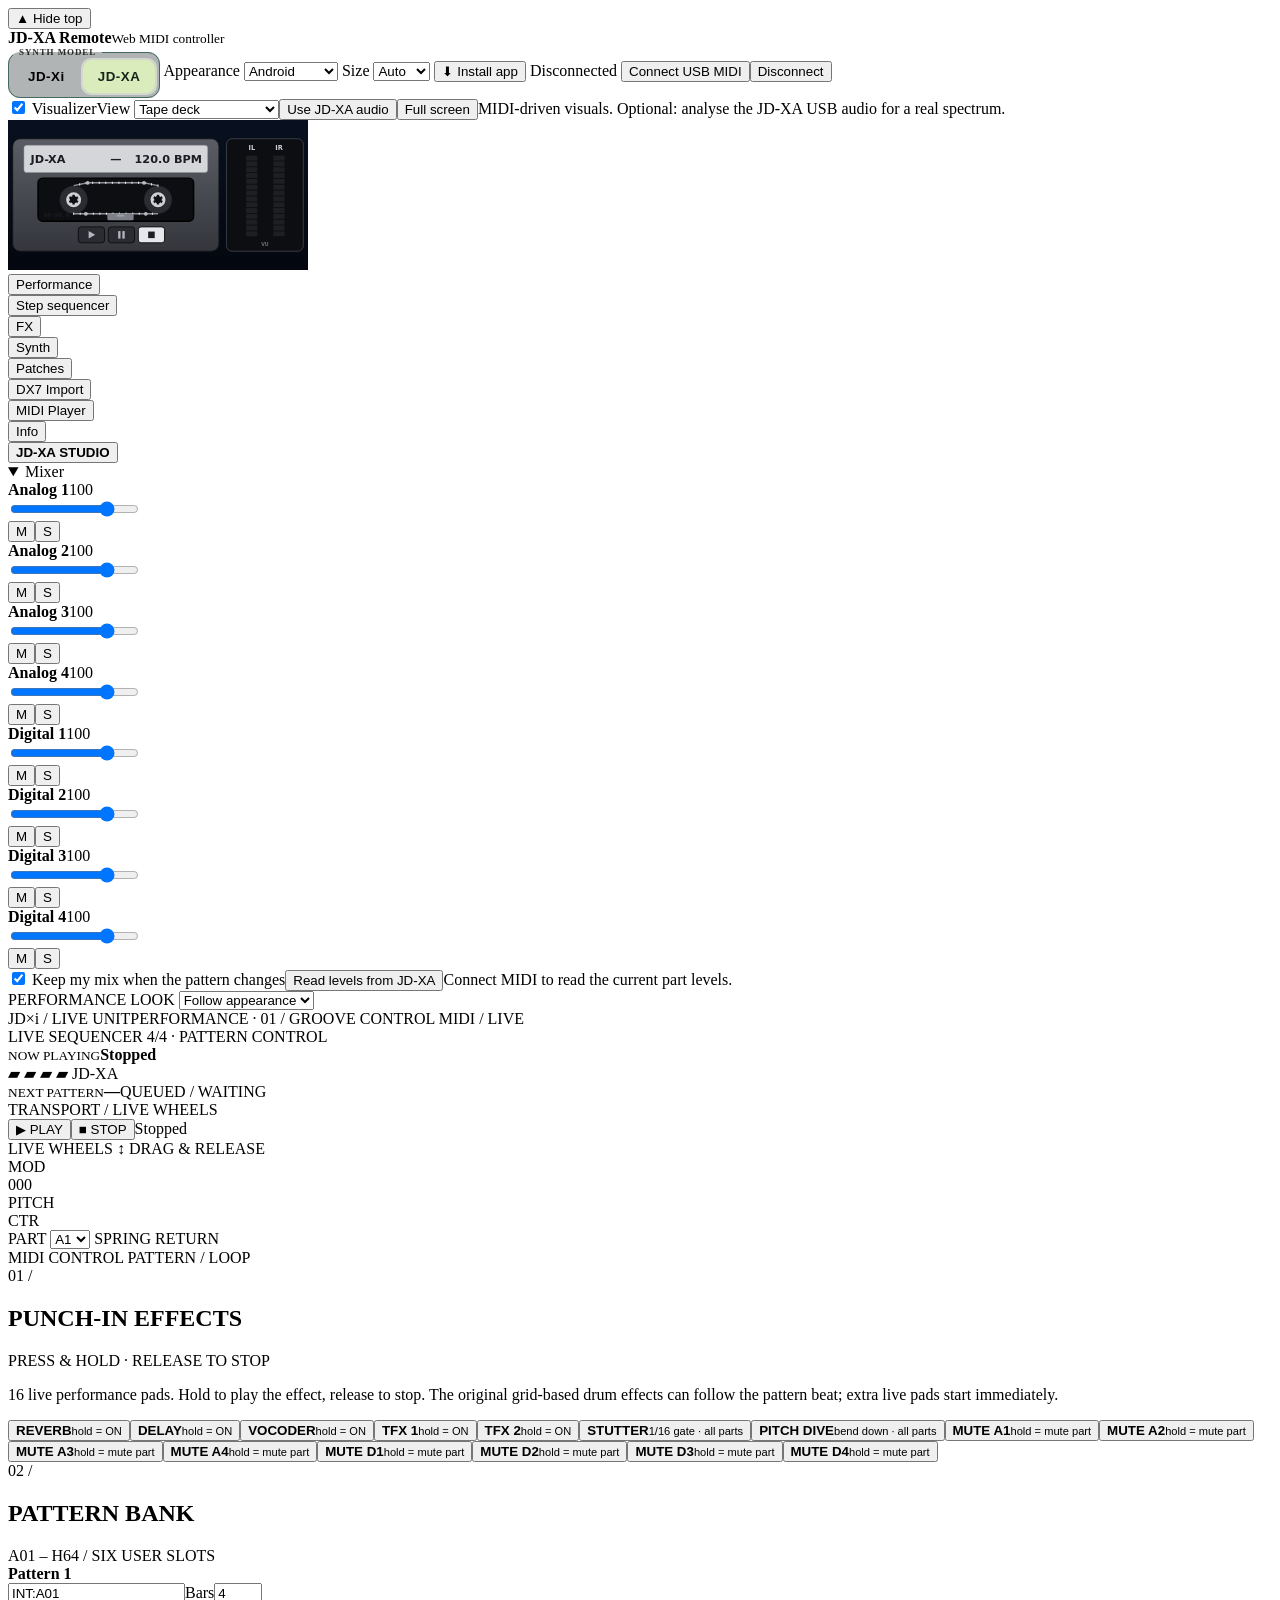
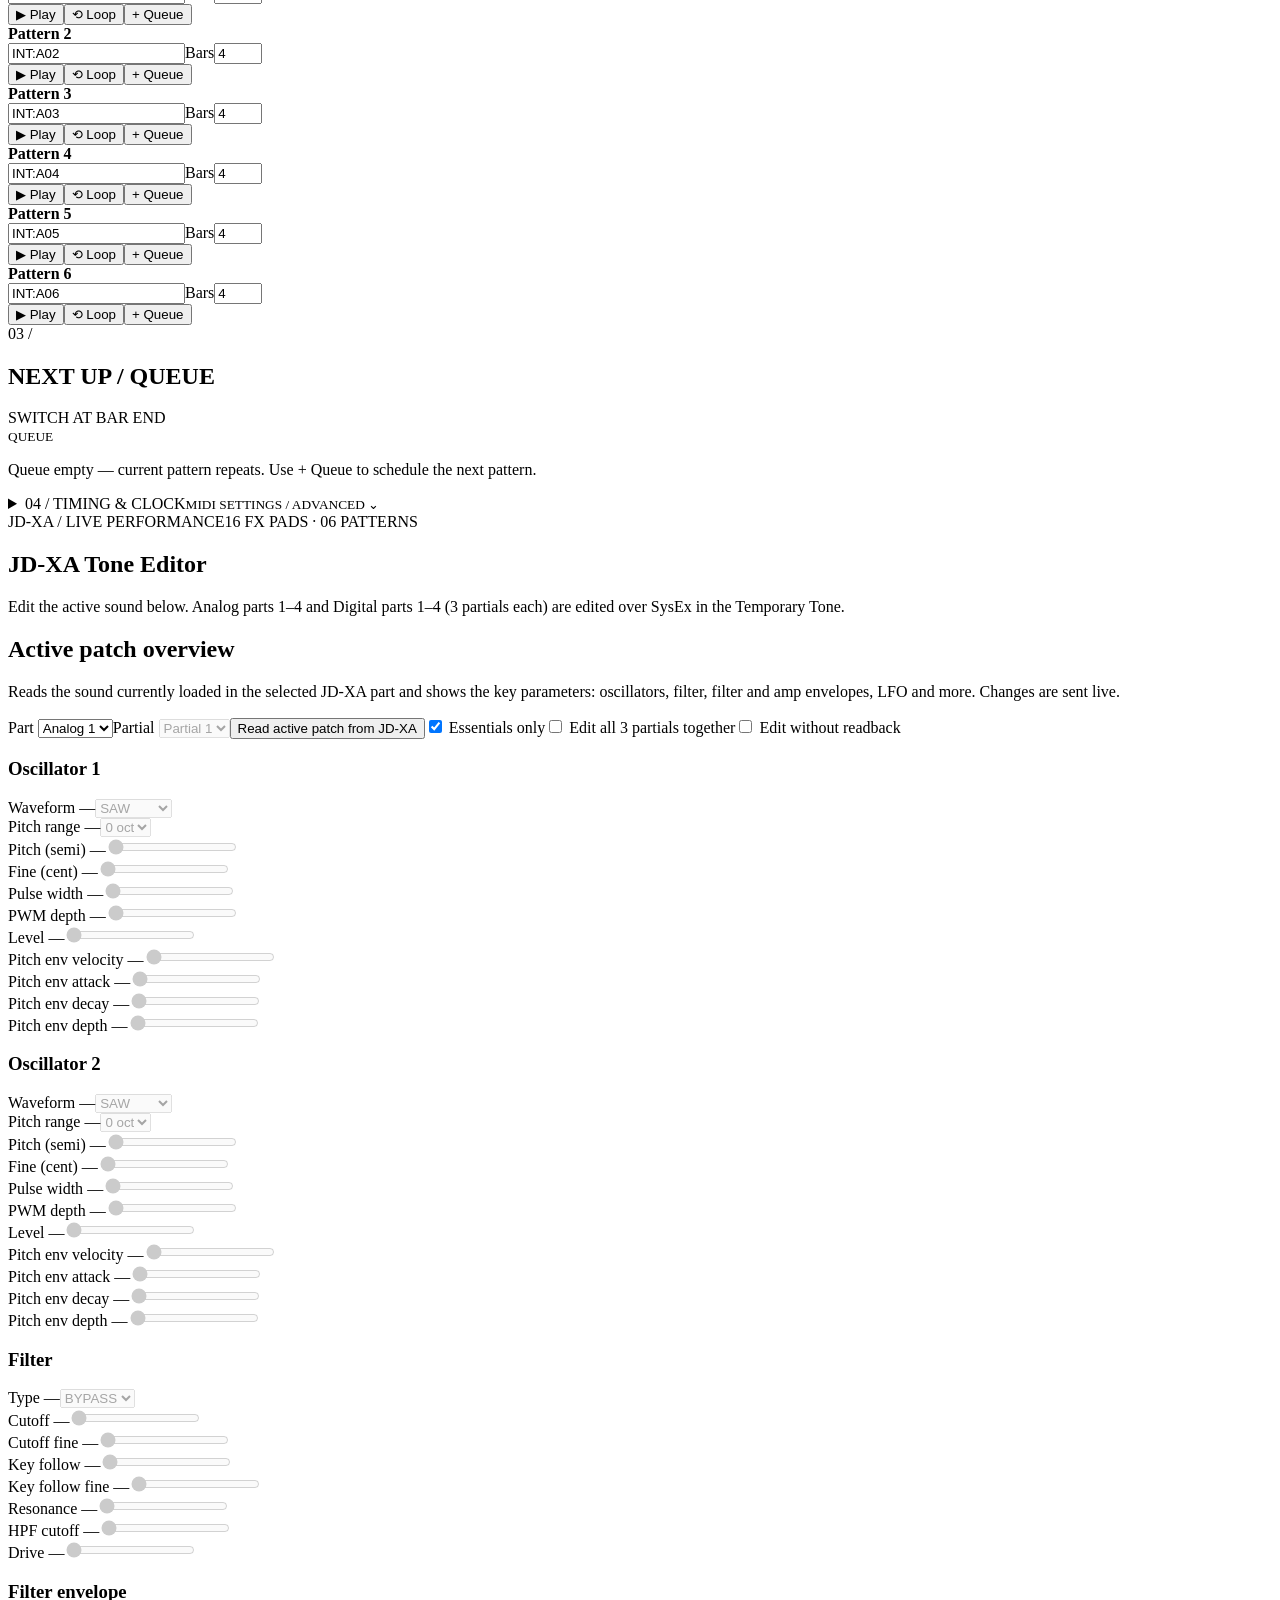
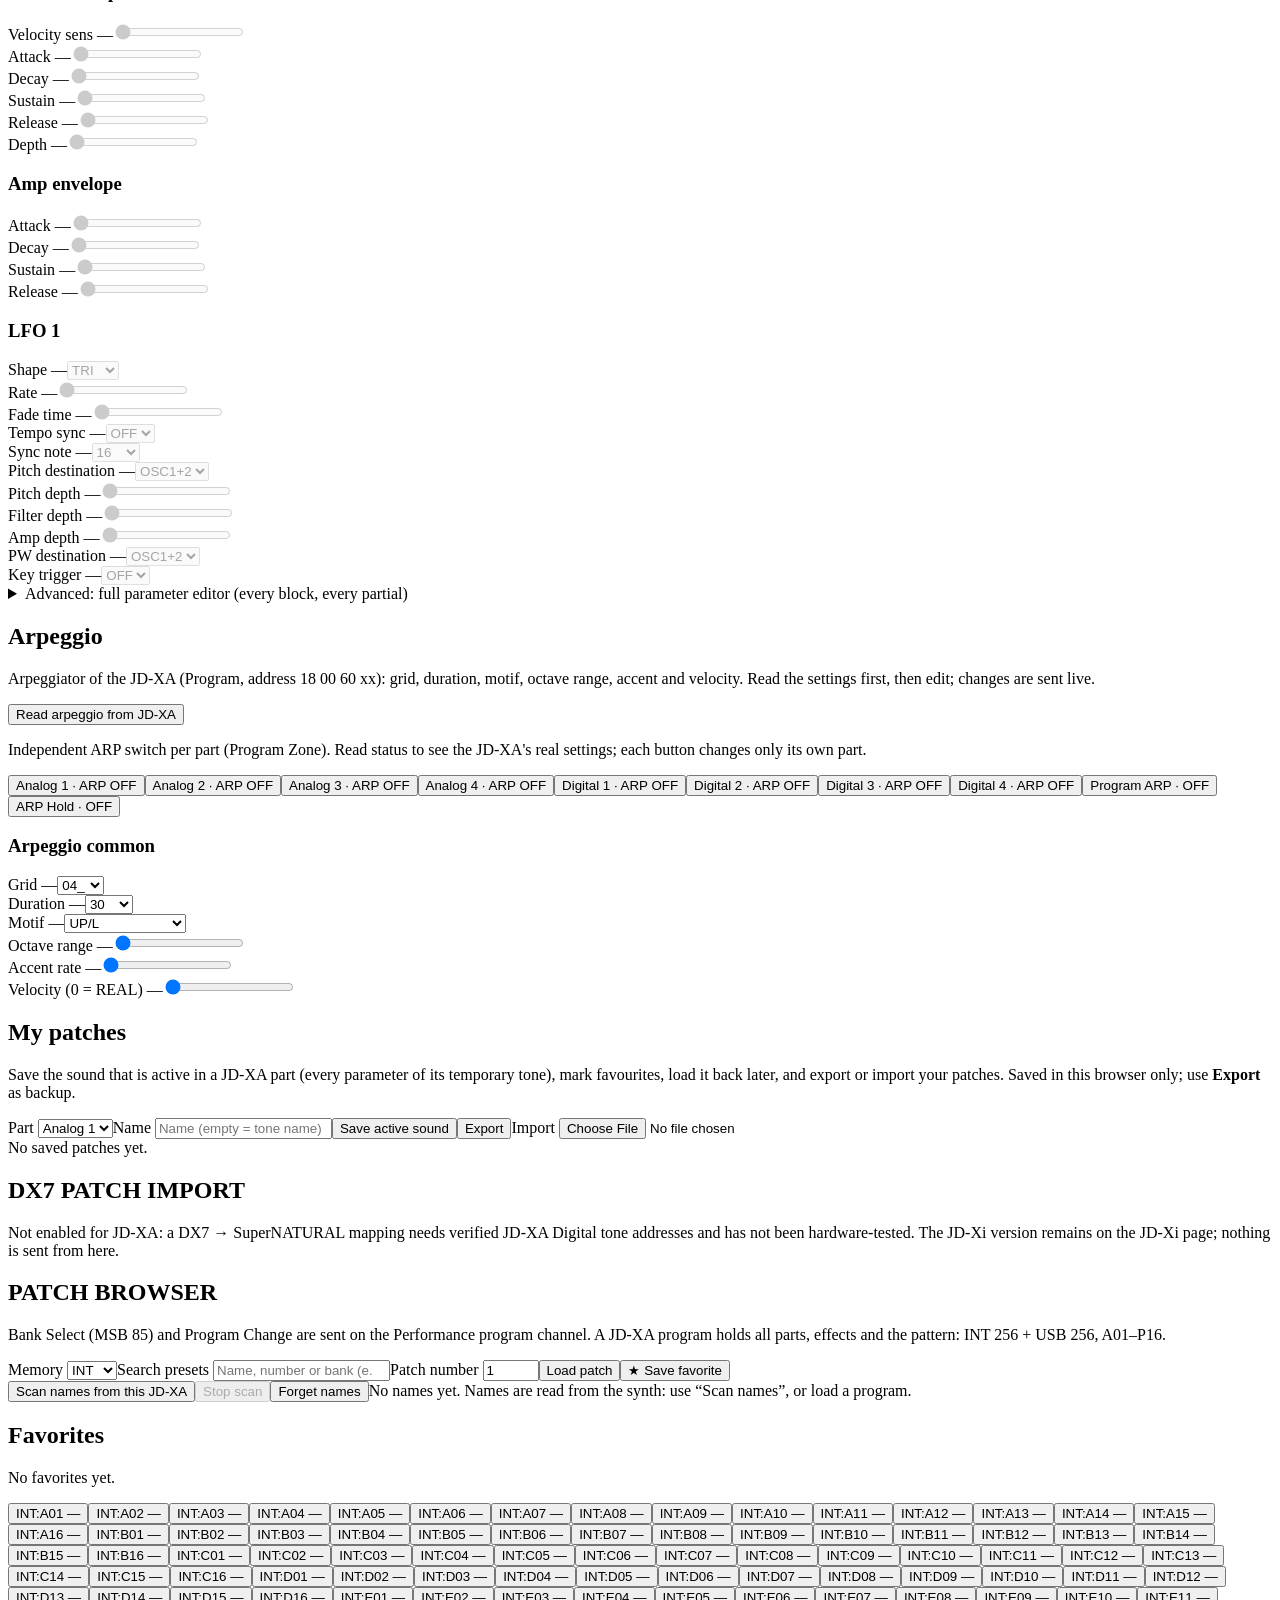
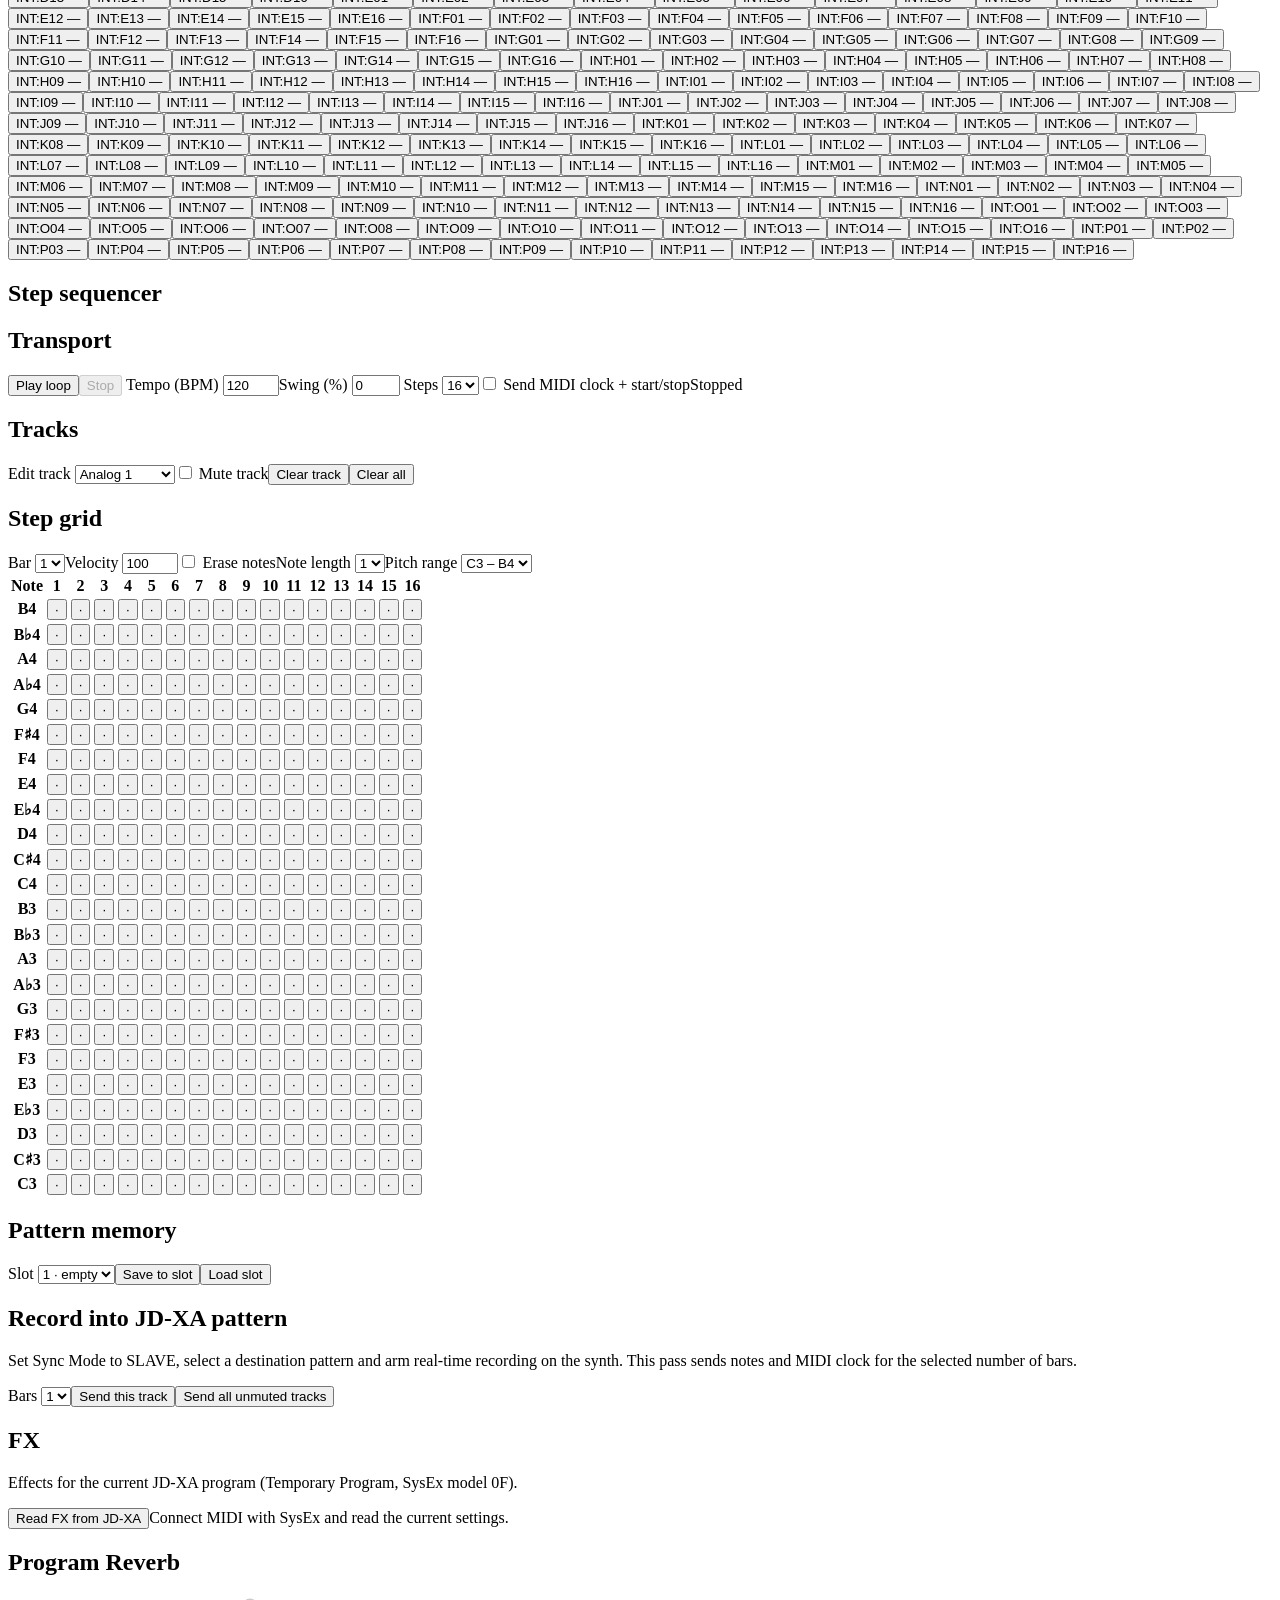
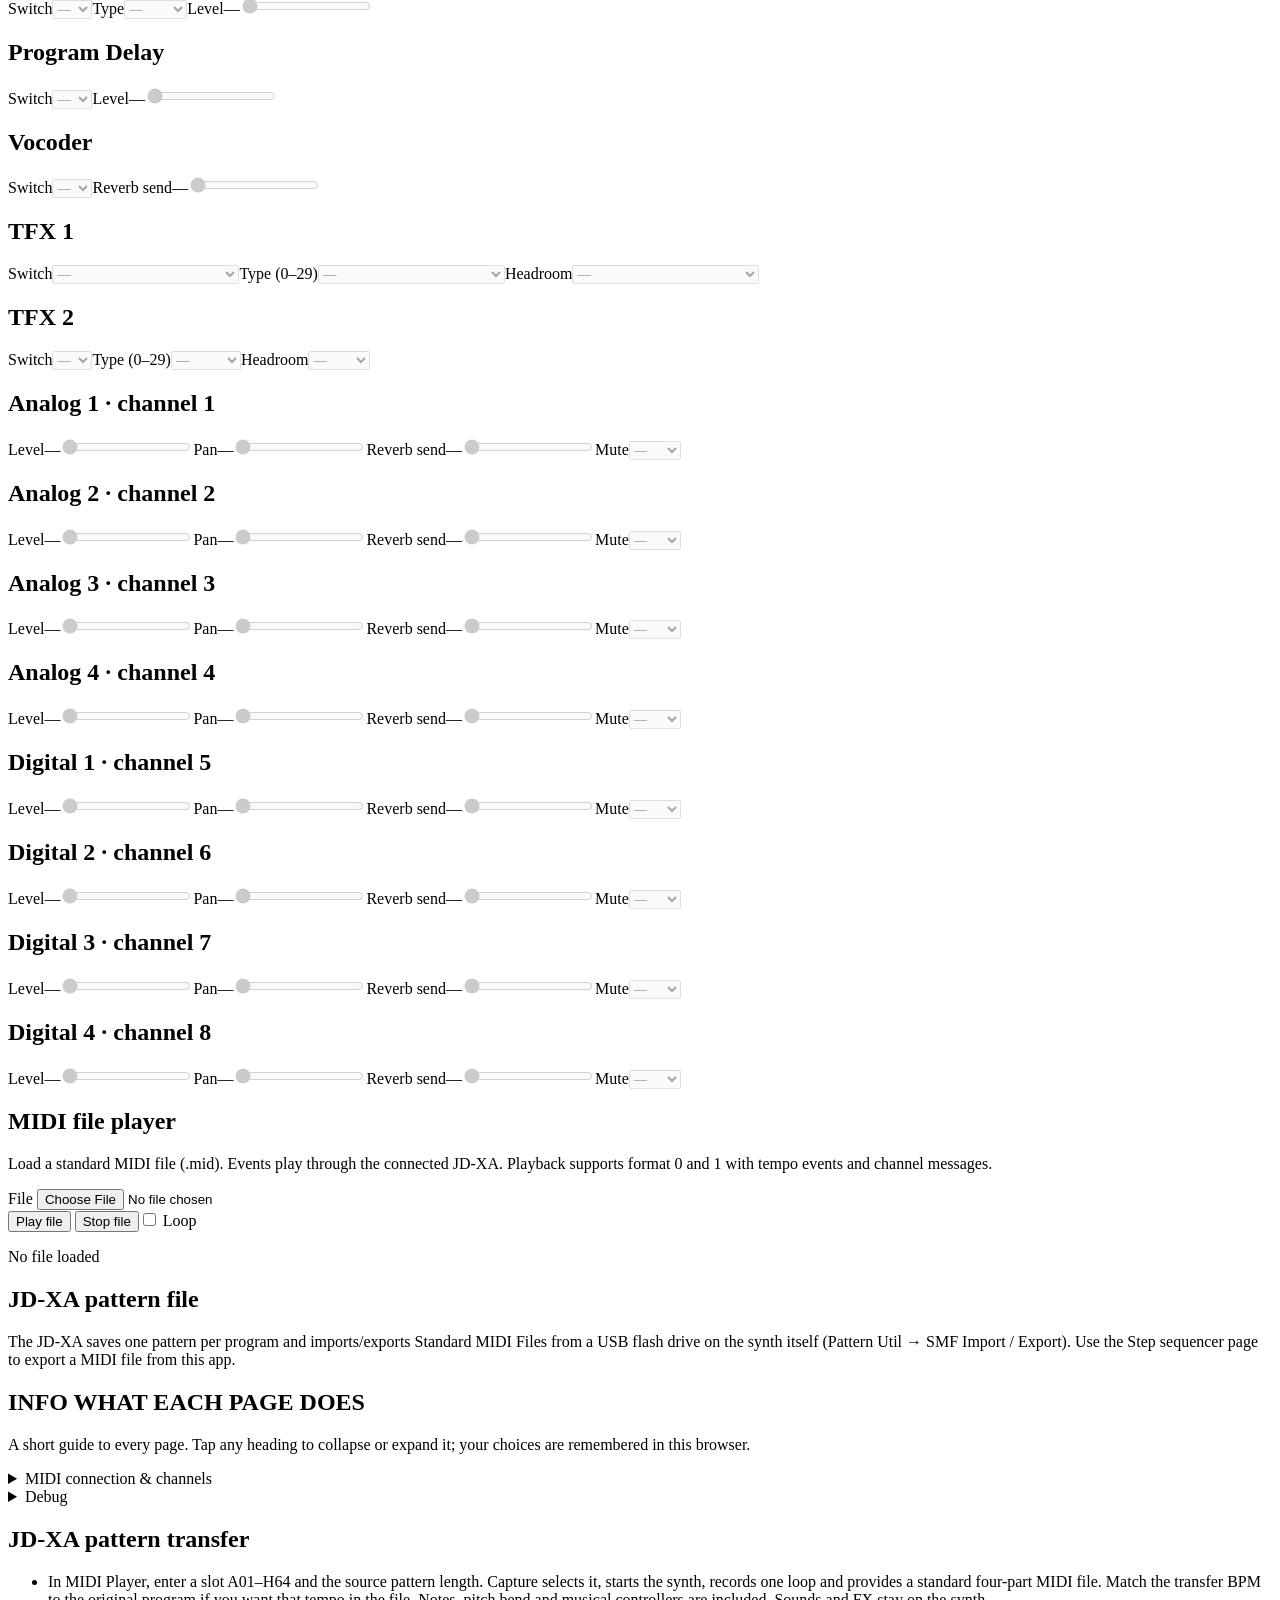
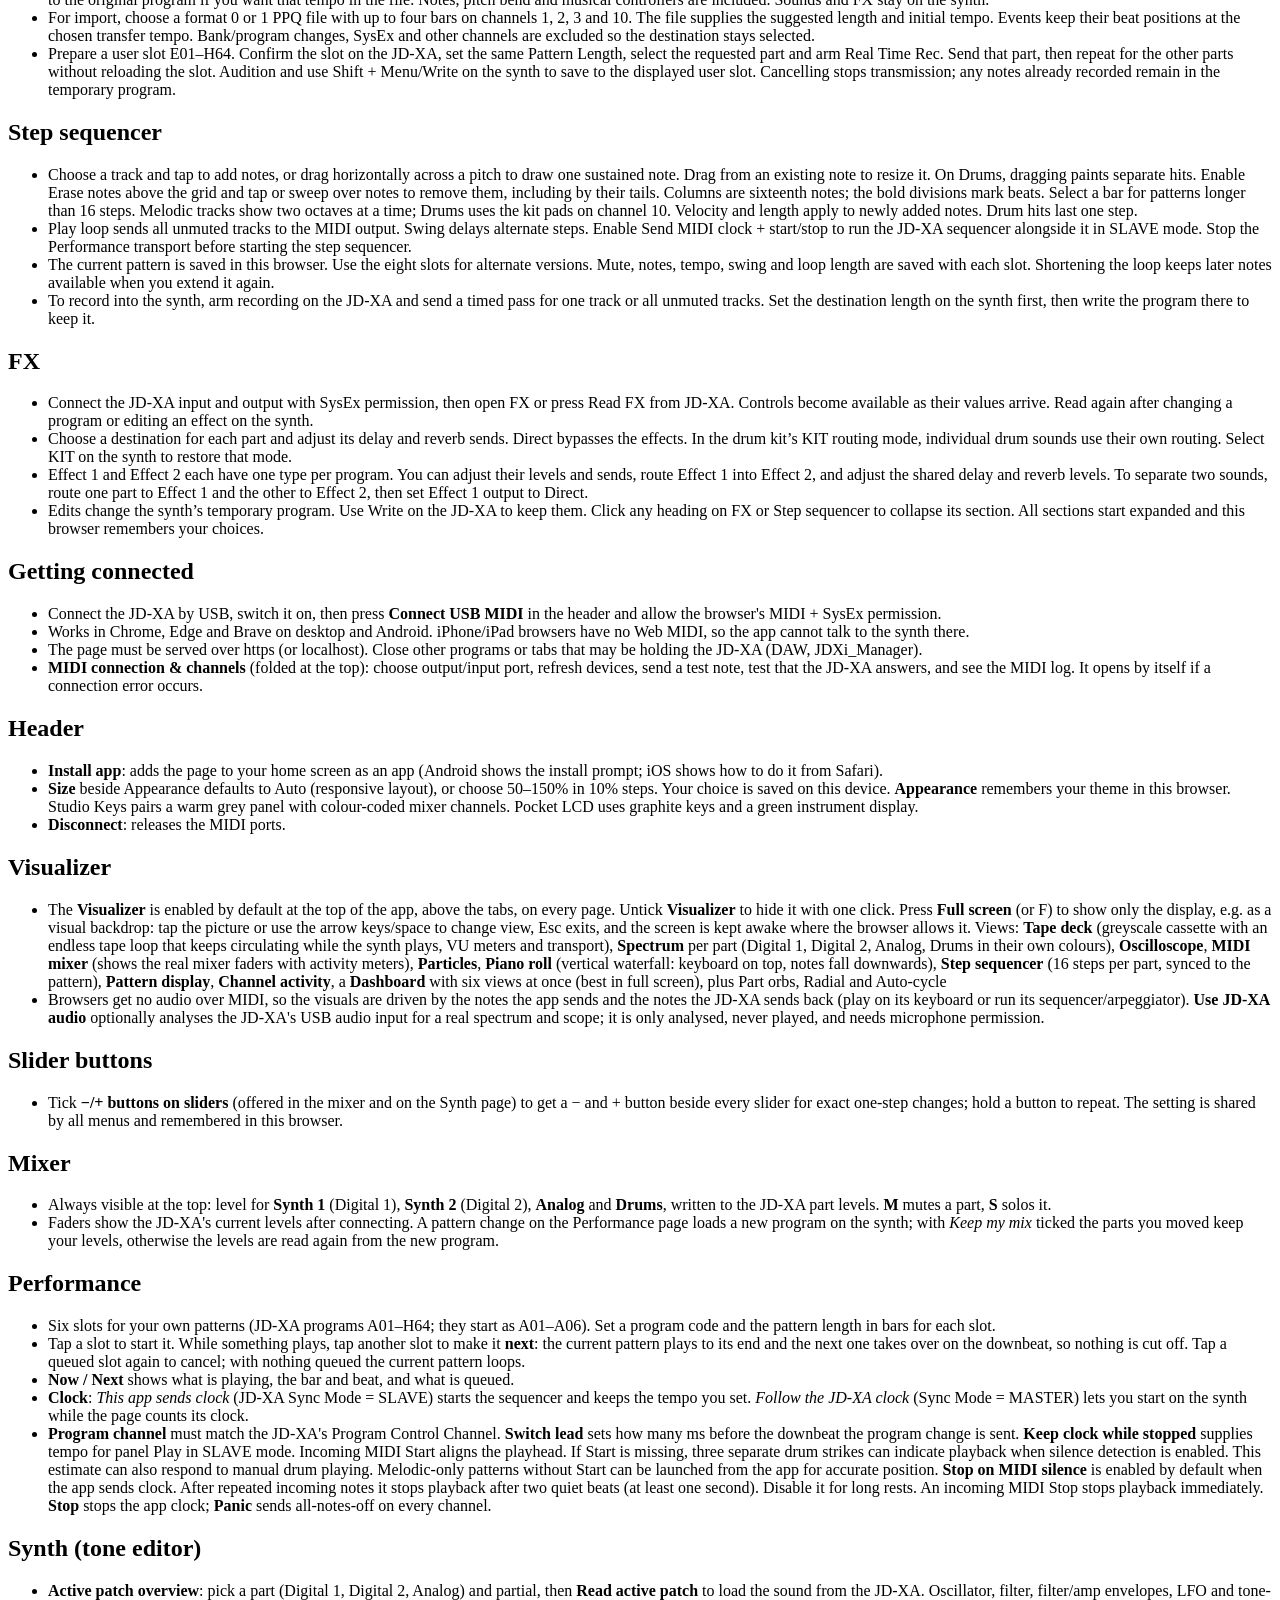
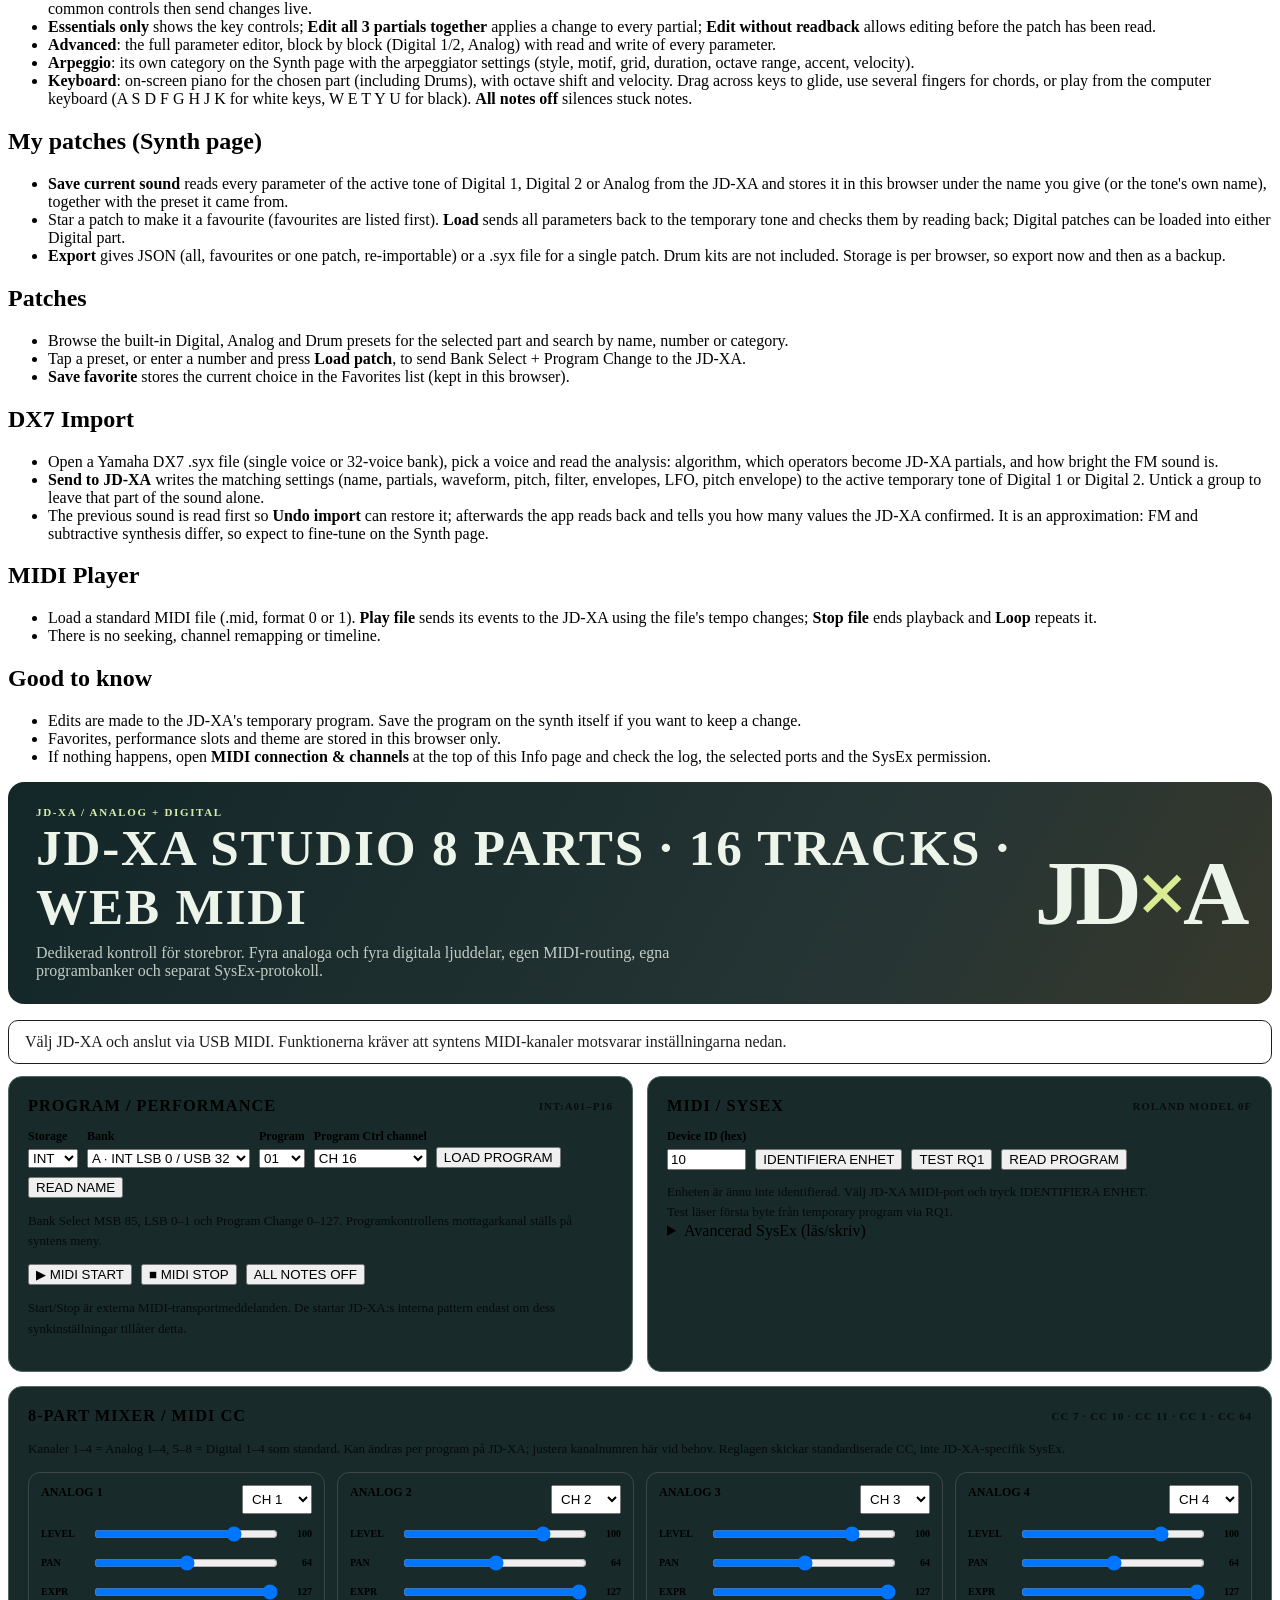
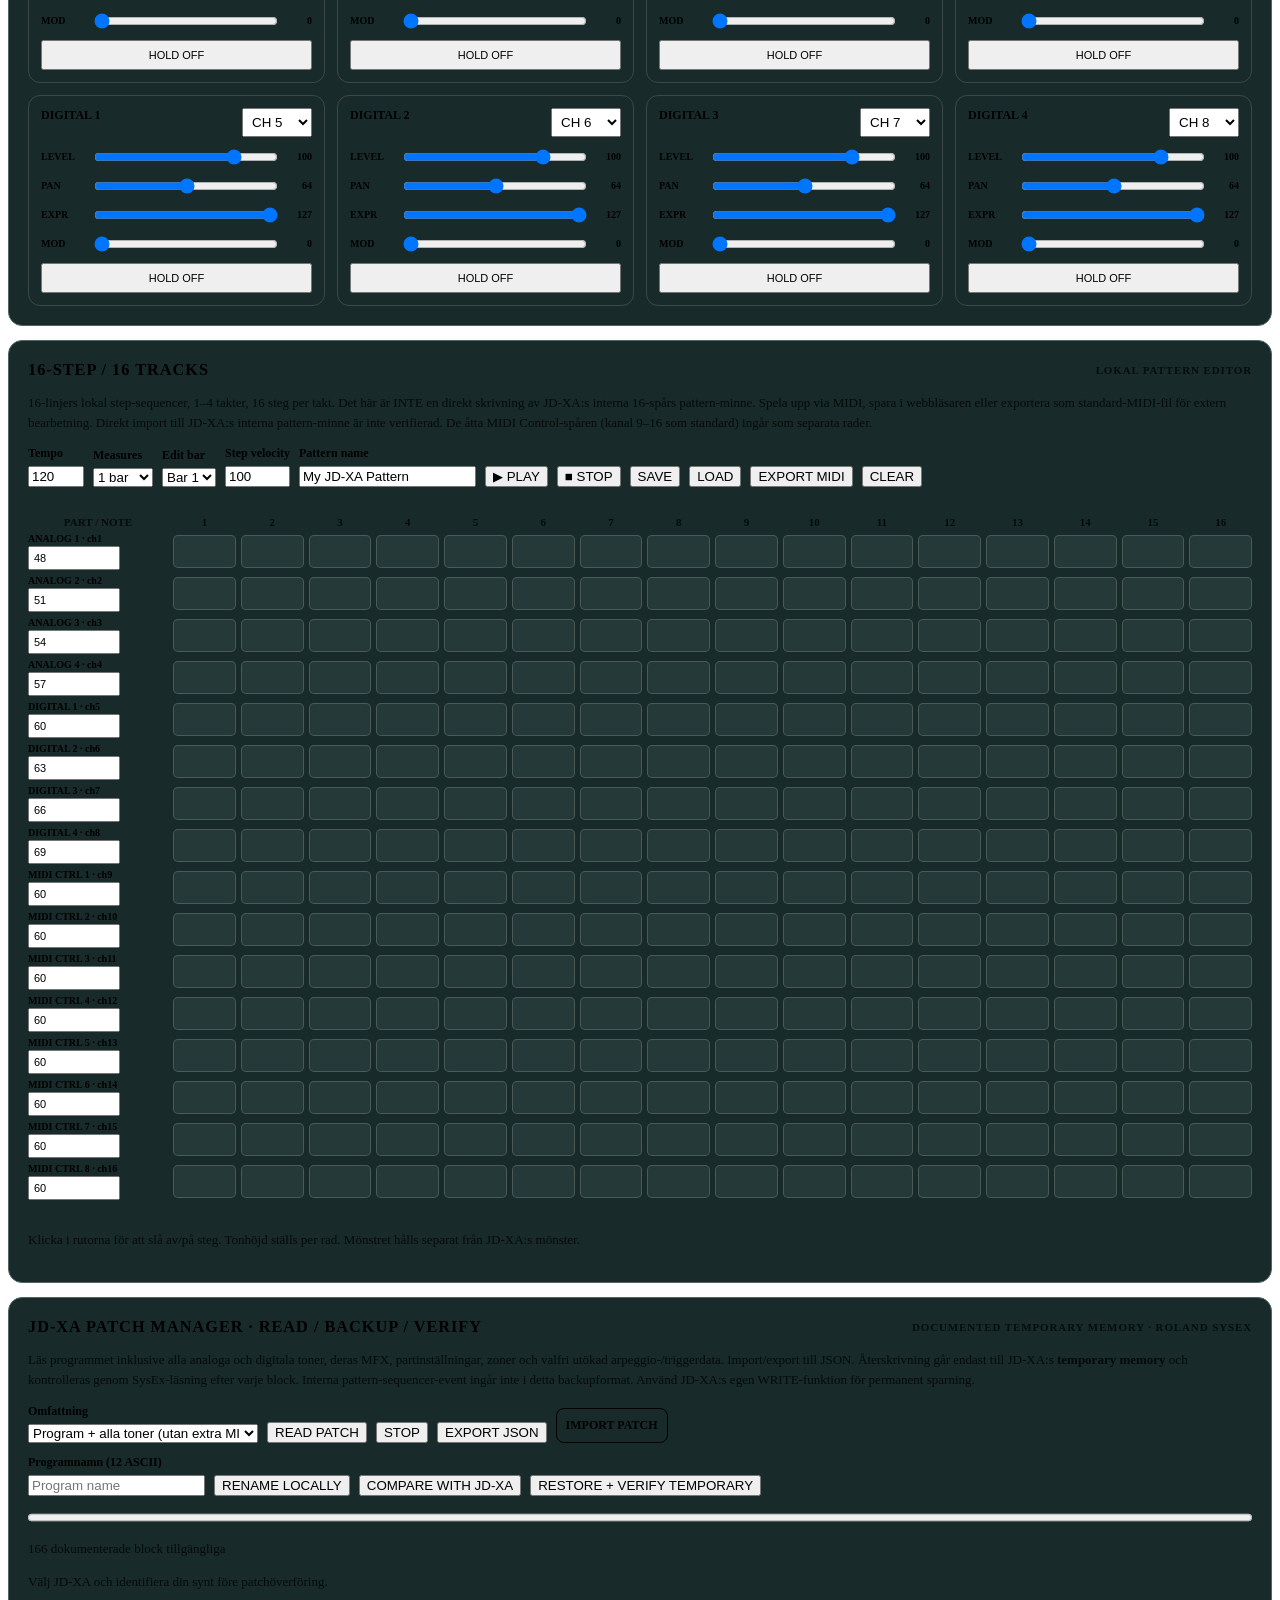
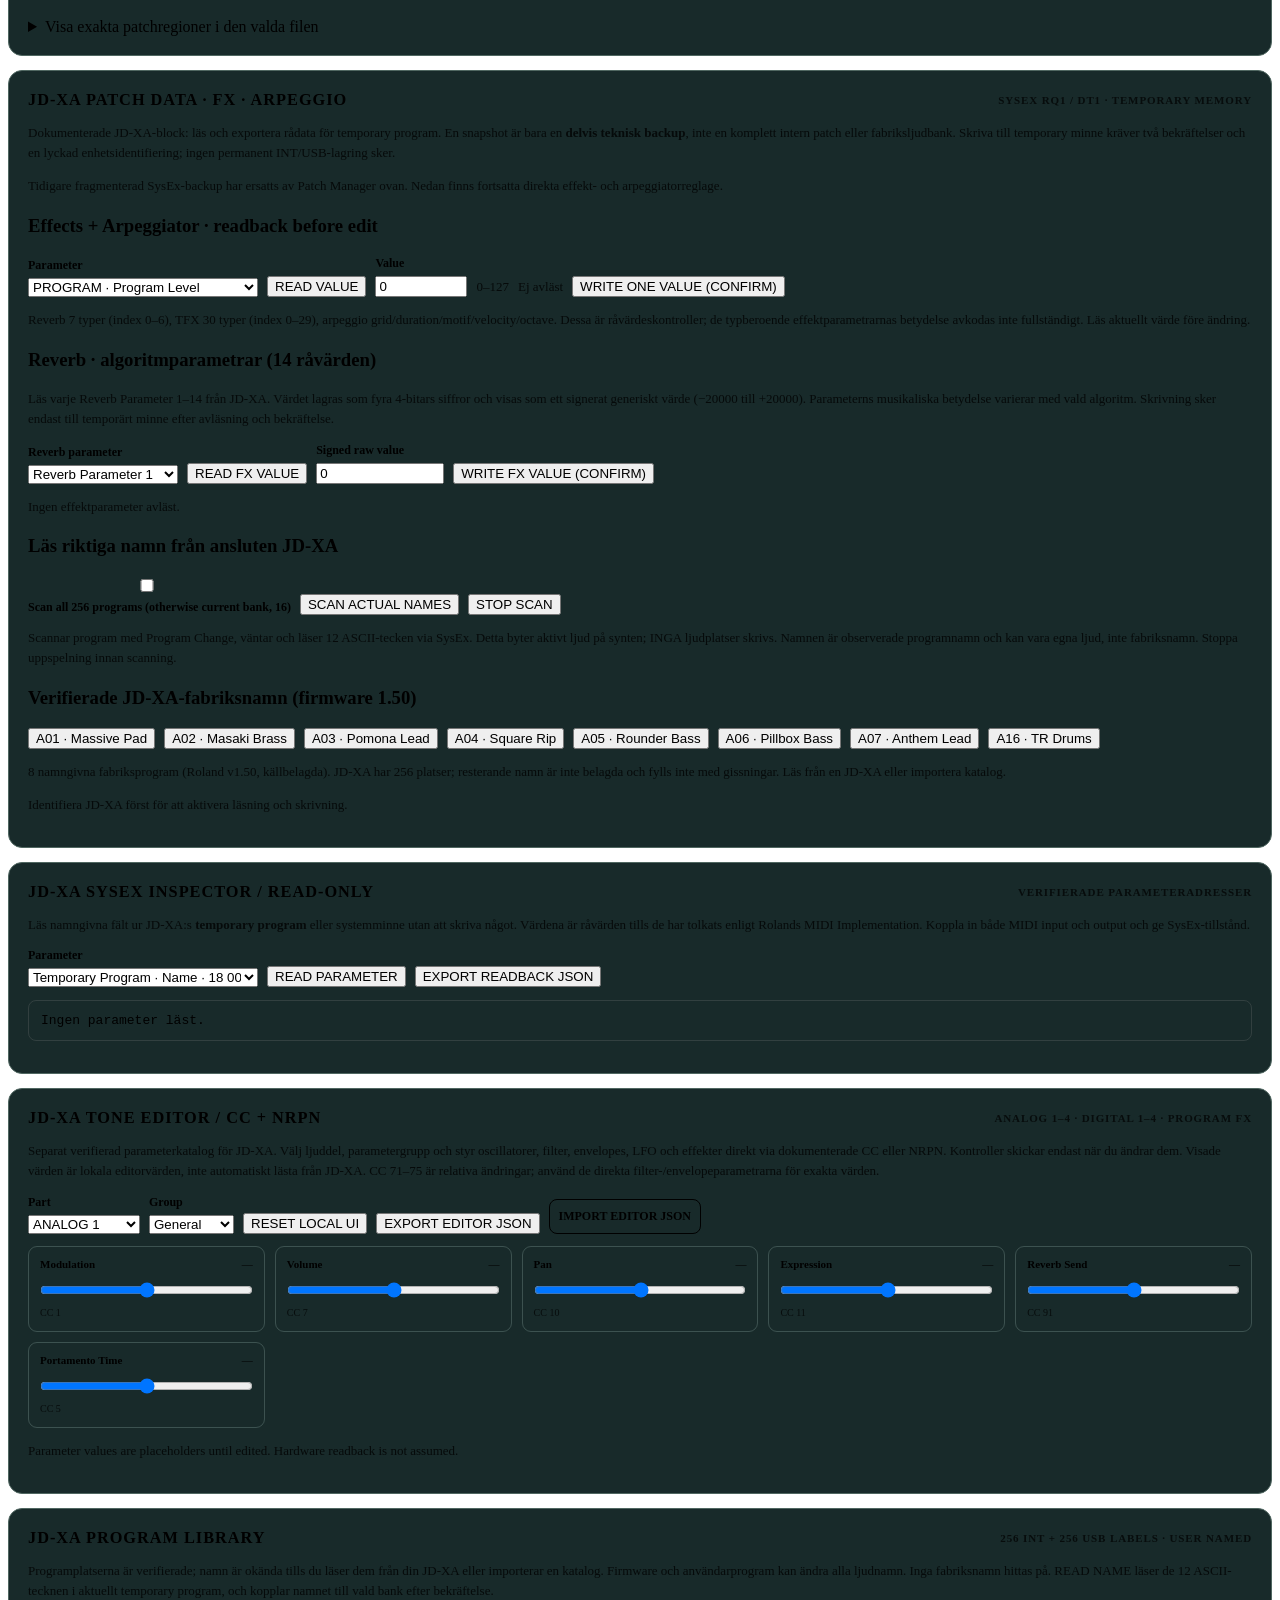
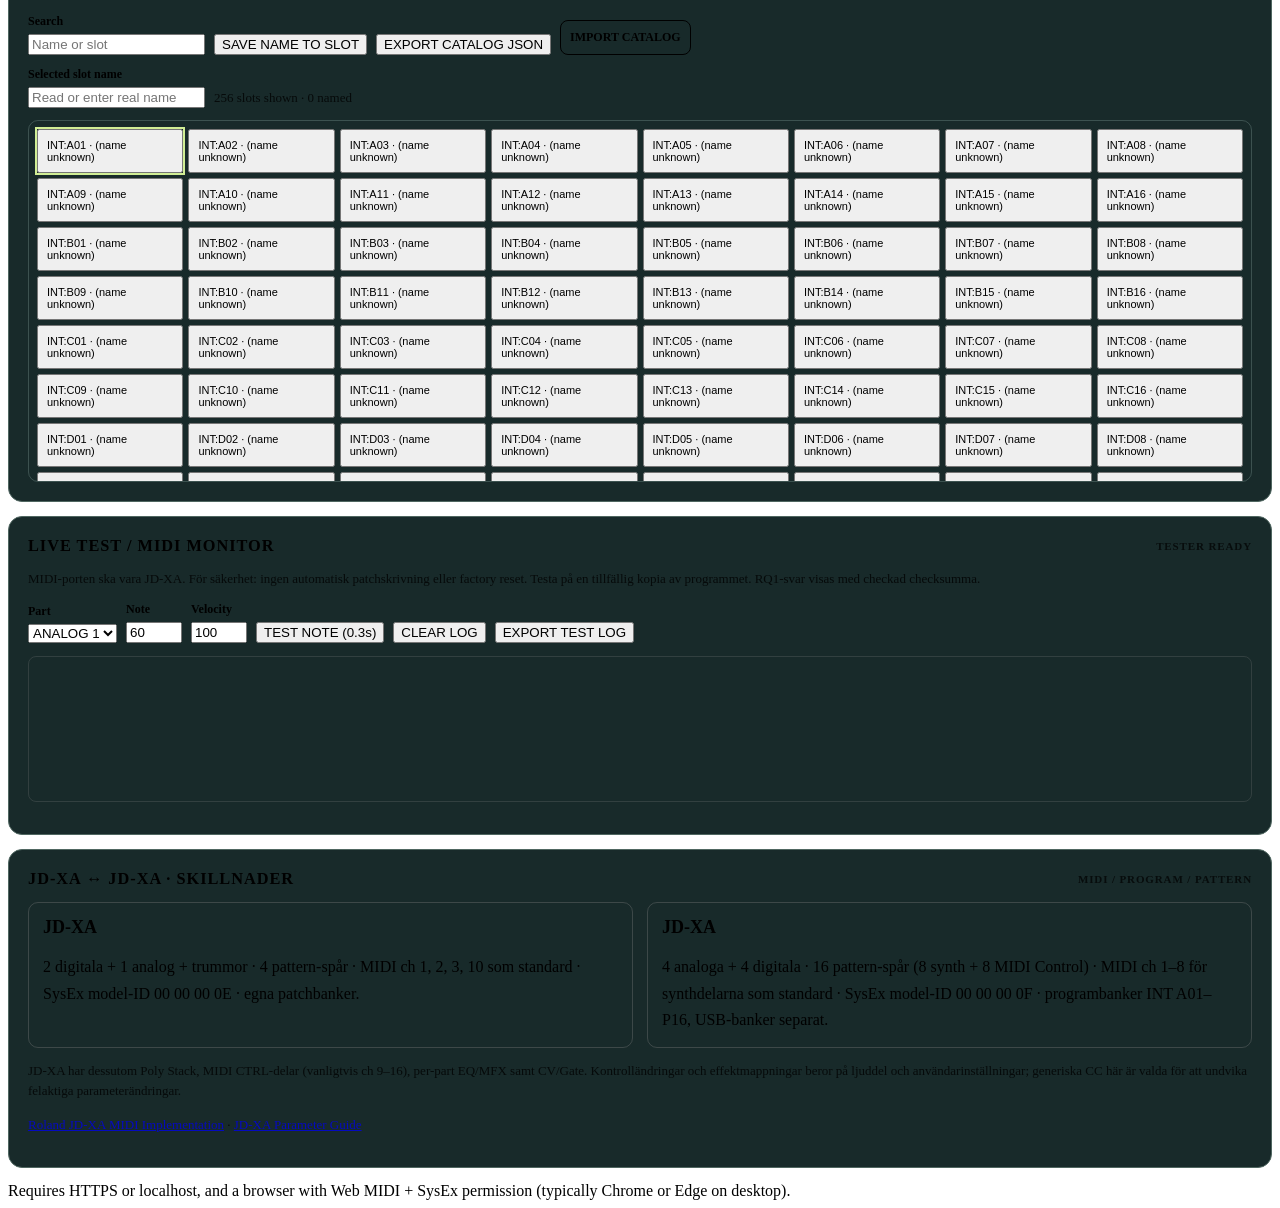
==== commit 6e197475: "JD-XA Fixed" ====
--- a/app/src/main/assets/web/jdxa.html
+++ b/app/src/main/assets/web/jdxa.html
@@ -7,7 +7,7 @@
  window.addEventListener('unhandledrejection',function(e){show('Unhandled error: '+((e.reason&&e.reason.message)||e.reason))});
  window.addEventListener('load',function(){setTimeout(function(){if(!window.__jdxiBooted)show('The app script did not start. Hard-reload the page (Ctrl+Shift+R) and, if it persists, open the browser console (F12) to see the error.')},1500)});
 })();
-</script><style>body[data-model="xa"] #nav button,body[data-model="xa"] #nav button.xa-only{display:inline-flex!important}body[data-model="xa"] #mixer{display:block!important}body[data-model="xa"] #viz{display:block!important}</style></head>
+</script><style>html body[data-model="xa"] #nav button:not(.xa-only){display:block!important}body[data-model="xa"] #nav button,body[data-model="xa"] #nav button.xa-only{display:inline-flex!important}body[data-model="xa"] #mixer{display:block!important}body[data-model="xa"] #viz{display:block!important}</style><link rel="stylesheet" href="./motion.css"></head>
 <body data-model="xa"><div id="fatal" role="alert" hidden></div><div id="topstrip"><span id="topstatus"></span><button id="top-toggle" type="button" aria-expanded="true" title="Hide or show the title bar and mixer">▲ Hide top</button></div><script>(function(){var b=document.getElementById('top-toggle'),st=document.getElementById('status'),ts=document.getElementById('topstatus');function apply(h){document.body.classList.toggle('top-hidden',h);b.textContent=h?'▼ Show top':'▲ Hide top';b.setAttribute('aria-expanded',String(!h));ts.hidden=!h;window.dispatchEvent(new Event('jdxi-layout'))}var h=false;try{h=localStorage.getItem('jdxi-top-hidden')==='1'}catch(e){}b.onclick=function(){h=!h;try{localStorage.setItem('jdxi-top-hidden',h?'1':'0')}catch(e){}apply(h)};function sync(){var x=document.getElementById('status');ts.textContent=x?x.textContent:''}document.addEventListener('DOMContentLoaded',function(){sync();var x=document.getElementById('status');if(x)new MutationObserver(sync).observe(x,{childList:true,characterData:true,subtree:true});apply(h)})})();</script><header><div><strong id="model-title">JD-XA Remote</strong><small id="model-subtitle">Web MIDI controller</small></div><div><fieldset class="model-switch" aria-label="Choose synthesizer"><legend>SYNTH MODEL</legend><button id="model-xi" class="model-choice" type="button" aria-pressed="false">JD-Xi</button><button id="model-xa" class="model-choice is-selected" type="button" aria-pressed="true">JD-XA</button></fieldset> <label class="theme-pick">Appearance <select id="theme"><option value="droid">Android</option><option value="fm1">Cybergreen</option><option value="studio">Studio Keys</option><option value="pocket">Pocket LCD</option><option value="dark">Dark</option><option value="ko-light">KO Light</option><option value="ko-dark">KO Dark</option><option value="light">Light</option><option value="ocean">Ocean</option></select></label> <label class="ui-scale-pick" for="ui-scale">Size <select id="ui-scale" aria-label="Interface size"><option value="auto">Auto</option><option value="50">50%</option><option value="60">60%</option><option value="70">70%</option><option value="80">80%</option><option value="90">90%</option><option value="100">100%</option><option value="110">110%</option><option value="120">120%</option><option value="130">130%</option><option value="140">140%</option><option value="150">150%</option></select></label> <button id="install-btn" type="button" title="Add this page to your home screen as an app">⬇ Install app</button><span id="install-tip" role="status" hidden></span> <span id="status">Disconnected</span> <button id="connect">Connect USB MIDI</button><button id="disconnect-top" type="button">Disconnect</button></div></header><div id="viz" class="viz"><div class="viz-bar"><label class="inline"><input type="checkbox" id="viz-on" checked> Visualizer</label><span id="viz-controls" class="viz-controls" hidden><label>View <select id="viz-mode"></select></label><button id="viz-audio" type="button" title="Analyse the JD-XA USB audio for a real spectrum (not played back)">Use JD-XA audio</button><select id="viz-dev" hidden aria-label="Audio input"></select><button id="viz-full" type="button" title="Show only the visualizer (shortcut: F)">Full screen</button></span><span id="viz-status" role="status"></span></div><canvas id="viz-canvas" class="viz-canvas" hidden></canvas></div>
 <nav id="nav"><button data-page="performance" class="active">Performance</button><button data-page="sequencer">Step sequencer</button><button data-page="fx">FX</button><button data-page="synth">Synth</button><button data-page="patches">Patches</button><button data-page="dx7">DX7 Import</button><button data-page="player">MIDI Player</button><button data-page="info">Info</button><button data-page="xa" class="xa-only">JD-XA STUDIO</button></nav>
 <details id="mixer" class="midi-fold mixer" open><summary>Mixer</summary><div id="mixer-strips" class="mixer-strips"></div><div class="mixer-foot"><label class="inline"><input type="checkbox" id="mixkeep" checked> Keep my mix when the pattern changes</label><button id="mixread" type="button">Read levels from JD-XA</button><span id="mixstatus" role="status">Connect MIDI to read the current part levels.</span></div></details>
@@ -122,4 +122,4 @@
 <div class="arp-part-switches" id="arp-part-switches"><button id="arp-part-0" type="button" data-arp-part="0">D1 · ARP ON</button><button id="arp-part-1" type="button" data-arp-part="1">D2 · ARP ON</button><button id="arp-part-2" type="button" data-arp-part="2">Analog · ARP ON</button><button id="arp-part-3" type="button" data-arp-part="3">Drums · ARP ON</button></div>
 <div id="arpgrid" class="paramgrid"></div>
 <h2>My patches</h2><p>Save the sound that is active on the JD-XA (every parameter of its temporary tone), mark favourites, load it back later, and export or import your patches. Saved in this browser only; use <b>Export</b> as backup.</p><div class="performance-toolbar"><label>Part <select id="uppart"><option value="digital1">Digital 1</option><option value="digital2">Digital 2</option><option value="analog">Analog</option></select></label><label>Name <input id="upname" type="text" maxlength="40" placeholder="Leave empty to use the tone name"></label><button id="upsave" type="button">Save current sound</button><label>Load into <select id="uptarget"><option value="same">Same part as saved</option><option value="digital1">Digital 1</option><option value="digital2">Digital 2</option></select></label></div><div class="performance-toolbar"><label>Search <input id="upsearch" type="search" placeholder="Name or preset"></label><label>Show <select id="upfilter"><option value="all">All parts</option><option value="digital1">Digital 1</option><option value="digital2">Digital 2</option><option value="analog">Analog</option></select></label><label class="inline"><input type="checkbox" id="upfavs"> Favourites only</label><button id="upexportall" type="button">Export all (JSON)</button><button id="upexportfav" type="button">Export favourites</button><label class="upfile">Import JSON <input id="upimport" type="file" accept=".json,application/json"></label><span id="upcount"></span></div><p id="upstatus" role="status"></p><div id="uplist" class="uplist"></div>
-<h2>Keyboard</h2><div class="performance-toolbar"><label>Part <select id="part"><option value="0">Digital 1</option><option value="1">Digital 2</option><option value="2">Analog</option><option value="9">Drums</option></select></label><button id="oct-down" type="button">Octave −</button><output id="octlabel"></output><button id="oct-up" type="button">Octave +</button><label>Velocity <input type="range" id="pianovel" min="1" max="127" value="100"><output id="pianovelout">100</output></label><button id="panic" type="button">All notes off</button></div><div id="keyboard" class="piano" role="group" aria-label="Piano keyboard"></div><p class="hint">Press and drag across the keys to glide between notes; several fingers play chords. Computer keyboard: A S D F G H J K = white keys, W E T Y U = black keys.</p></section><section class="legacy-xi"><h1>PATCH BROWSER</h1><p>Bank Select and Program Change are sent to the instrument.</p><label>Part <select id="patchpart"><option value="0">Digital 1</option><option value="1">Digital 2</option><option value="2">Analog</option><option value="9">Drums</option></select></label><label>Search presets <input id="patchsearch" type="search" placeholder="Name, number or category"></label><label>Patch number <input id="patchnum" type="number" min="1" max="256" value="1"></label><button id="loadpatch">Load patch</button><button id="favorite">★ Save favorite</button><h2>Favorites</h2><div id="favorites" class="patchlist"></div><p id="patchstatus" role="status"></p><div id="patchlist" class="patchlist" aria-live="polite"></div></section><section class="legacy-xi"><h1>DX7 PATCH IMPORT</h1><p>Open a Yamaha DX7 .syx voice or 32-voice bank, see how the voice is built, and send a matching JD-XA Digital tone to the <b>active temporary patch</b> over MIDI (SysEx). The JD-XA is subtractive, the DX7 is 6-operator FM, so the result is an approximation to start tweaking from, not an exact copy.</p><label>DX7 SysEx file <input id="dxfile" type="file" accept=".syx,.SYX,application/octet-stream"></label><label>Voice <select id="dxvoice"></select></label><label>Target JD-XA part <select id="dxtarget"><option value="digital1">Digital 1</option><option value="digital2">Digital 2</option></select></label><div id="dxsummary" class="paramcard">Choose a DX7 SysEx file.</div><h2>Analysis</h2><div id="dxanalysis" class="paramgrid"></div><h2>Send to JD-XA</h2><div class="performance-toolbar"><span id="dxgroups" class="dx-groups"></span></div><div class="performance-toolbar"><button id="dxsend" type="button" disabled>Send to JD-XA</button><button id="dxundo" type="button" disabled>Undo import</button><button id="dxplay" type="button">Play C4</button><span id="dxstatus" role="status">Nothing is sent until you press "Send to JD-XA".</span></div><p class="performance-note">This overwrites the <b>temporary</b> sound of the selected part on the JD-XA (not a stored patch). Before sending, the app reads the current sound so <b>Undo import</b> can restore it, and afterwards it reads back to confirm. Save the result on the synth if you want to keep it.</p><h2>Parameters that will be sent</h2><div id="dxplan" class="paramgrid"></div></section></div></main><footer>Requires HTTPS or localhost, and a browser with Web MIDI + SysEx permission (typically Chrome or Edge on desktop).</footer><script>(function(){var t=Date.now();["ui-scale.js","theme-look.js","data.js","pattern-midi.js","jdxa-app.js","jdxa-mixer.js","jdxa-viz.js","stepper.js","jdxa-performance.js","wheels.js","jdxa-punch.js","jdxa-sequencer.js","jdxa-fx.js","jdxa-waves.js","jdxa-synth.js","jdxa-patches.js","debug.js","collapse.js","install.js","jdxa-xa.js","jd-xa-extended.js","jd-xa-inspector.js","jd-xa-deep.js","jd-xa-patch.js","jdxa-boot.js"].forEach(function(f){var s=document.createElement("script");s.src="./"+f+"?t="+t;s.async=false;document.body.appendChild(s)})})();</script></body></html>+<h2>Keyboard</h2><div class="performance-toolbar"><label>Part <select id="part"><option value="0">Digital 1</option><option value="1">Digital 2</option><option value="2">Analog</option><option value="9">Drums</option></select></label><button id="oct-down" type="button">Octave −</button><output id="octlabel"></output><button id="oct-up" type="button">Octave +</button><label>Velocity <input type="range" id="pianovel" min="1" max="127" value="100"><output id="pianovelout">100</output></label><button id="panic" type="button">All notes off</button></div><div id="keyboard" class="piano" role="group" aria-label="Piano keyboard"></div><p class="hint">Press and drag across the keys to glide between notes; several fingers play chords. Computer keyboard: A S D F G H J K = white keys, W E T Y U = black keys.</p></section><section class="legacy-xi"><h1>PATCH BROWSER</h1><p>Bank Select and Program Change are sent to the instrument.</p><label>Part <select id="patchpart"><option value="0">Digital 1</option><option value="1">Digital 2</option><option value="2">Analog</option><option value="9">Drums</option></select></label><label>Search presets <input id="patchsearch" type="search" placeholder="Name, number or category"></label><label>Patch number <input id="patchnum" type="number" min="1" max="256" value="1"></label><button id="loadpatch">Load patch</button><button id="favorite">★ Save favorite</button><h2>Favorites</h2><div id="favorites" class="patchlist"></div><p id="patchstatus" role="status"></p><div id="patchlist" class="patchlist" aria-live="polite"></div></section><section class="legacy-xi"><h1>DX7 PATCH IMPORT</h1><p>Open a Yamaha DX7 .syx voice or 32-voice bank, see how the voice is built, and send a matching JD-XA Digital tone to the <b>active temporary patch</b> over MIDI (SysEx). The JD-XA is subtractive, the DX7 is 6-operator FM, so the result is an approximation to start tweaking from, not an exact copy.</p><label>DX7 SysEx file <input id="dxfile" type="file" accept=".syx,.SYX,application/octet-stream"></label><label>Voice <select id="dxvoice"></select></label><label>Target JD-XA part <select id="dxtarget"><option value="digital1">Digital 1</option><option value="digital2">Digital 2</option></select></label><div id="dxsummary" class="paramcard">Choose a DX7 SysEx file.</div><h2>Analysis</h2><div id="dxanalysis" class="paramgrid"></div><h2>Send to JD-XA</h2><div class="performance-toolbar"><span id="dxgroups" class="dx-groups"></span></div><div class="performance-toolbar"><button id="dxsend" type="button" disabled>Send to JD-XA</button><button id="dxundo" type="button" disabled>Undo import</button><button id="dxplay" type="button">Play C4</button><span id="dxstatus" role="status">Nothing is sent until you press "Send to JD-XA".</span></div><p class="performance-note">This overwrites the <b>temporary</b> sound of the selected part on the JD-XA (not a stored patch). Before sending, the app reads the current sound so <b>Undo import</b> can restore it, and afterwards it reads back to confirm. Save the result on the synth if you want to keep it.</p><h2>Parameters that will be sent</h2><div id="dxplan" class="paramgrid"></div></section></div></main><footer>Requires HTTPS or localhost, and a browser with Web MIDI + SysEx permission (typically Chrome or Edge on desktop).</footer><script>(function(){var t=Date.now();["ui-scale.js","theme-look.js","data.js","pattern-midi.js","jdxa-app.js","jdxa-mixer.js","jdxa-viz.js","stepper.js","jdxa-performance.js","wheels.js","jdxa-punch.js","jdxa-sequencer.js","jdxa-fx.js","jdxa-waves.js","jdxa-synth.js","jdxa-patches.js","debug.js","collapse.js","motion.js","install.js","jdxa-xa.js","jd-xa-extended.js","jd-xa-inspector.js","jd-xa-deep.js","jd-xa-patch.js","jdxa-boot.js"].forEach(function(f){var s=document.createElement("script");s.src="./"+f+"?t="+t;s.async=false;document.body.appendChild(s)})})();</script></body></html>
--- a/app/src/main/assets/web/motion.css
+++ b/app/src/main/assets/web/motion.css
@@ -0,0 +1,36 @@
+/* Motion: sweeping page changes, folding sections, drop-down panels.
+   Everything here is progressive: without View Transitions / Web Animations support, or with the system
+   setting "reduce motion" / "remove animations", pages and panels simply switch instantly as before. */
+
+/* chevron flips at the start of a folding animation (same look as .collapsed) */
+.fold-head.folding::after{transform:translateY(-50%) rotate(-45deg)}
+:root[data-theme=droid] .fold-head.folding{border-radius:14px}
+
+/* ---- tab -> tab: the page sweeps sideways (direction follows the tab order) ---- */
+@media (prefers-reduced-motion:no-preference){
+ :root[data-vt-dir] main>.page.active{view-transition-name:jd-page}
+ :root[data-vt-dir]::view-transition-old(root),
+ :root[data-vt-dir]::view-transition-new(root){animation:none;mix-blend-mode:normal}
+ :root[data-vt-dir]::view-transition-group(jd-page){animation-duration:.3s;animation-timing-function:cubic-bezier(.22,.8,.24,1)}
+ :root[data-vt-dir=fwd]::view-transition-old(jd-page){animation:jd-out-l .26s cubic-bezier(.4,0,.8,.4) both}
+ :root[data-vt-dir=fwd]::view-transition-new(jd-page){animation:jd-in-r .34s cubic-bezier(.22,.8,.24,1) both}
+ :root[data-vt-dir=back]::view-transition-old(jd-page){animation:jd-out-r .26s cubic-bezier(.4,0,.8,.4) both}
+ :root[data-vt-dir=back]::view-transition-new(jd-page){animation:jd-in-l .34s cubic-bezier(.22,.8,.24,1) both}
+}
+@keyframes jd-out-l{to{opacity:0;transform:translateX(-16%)}}
+@keyframes jd-in-r{from{opacity:0;transform:translateX(16%)}}
+@keyframes jd-out-r{to{opacity:0;transform:translateX(16%)}}
+@keyframes jd-in-l{from{opacity:0;transform:translateX(-16%)}}
+
+/* ---- landing <-> JD-Xi <-> JD-XA: soft rise and fade between documents ---- */
+@view-transition{navigation:auto}
+@media (prefers-reduced-motion:no-preference){
+ :root:not([data-vt-dir])::view-transition-old(root){animation:jd-doc-out .16s ease-in both}
+ :root:not([data-vt-dir])::view-transition-new(root){animation:jd-doc-in .34s cubic-bezier(.22,.8,.24,1) both}
+}
+@keyframes jd-doc-out{to{opacity:0;transform:translateY(-10px) scale(.99)}}
+@keyframes jd-doc-in{from{opacity:0;transform:translateY(16px)}}
+
+@media (prefers-reduced-motion:reduce){
+ ::view-transition-group(*),::view-transition-old(*),::view-transition-new(*){animation:none!important}
+}
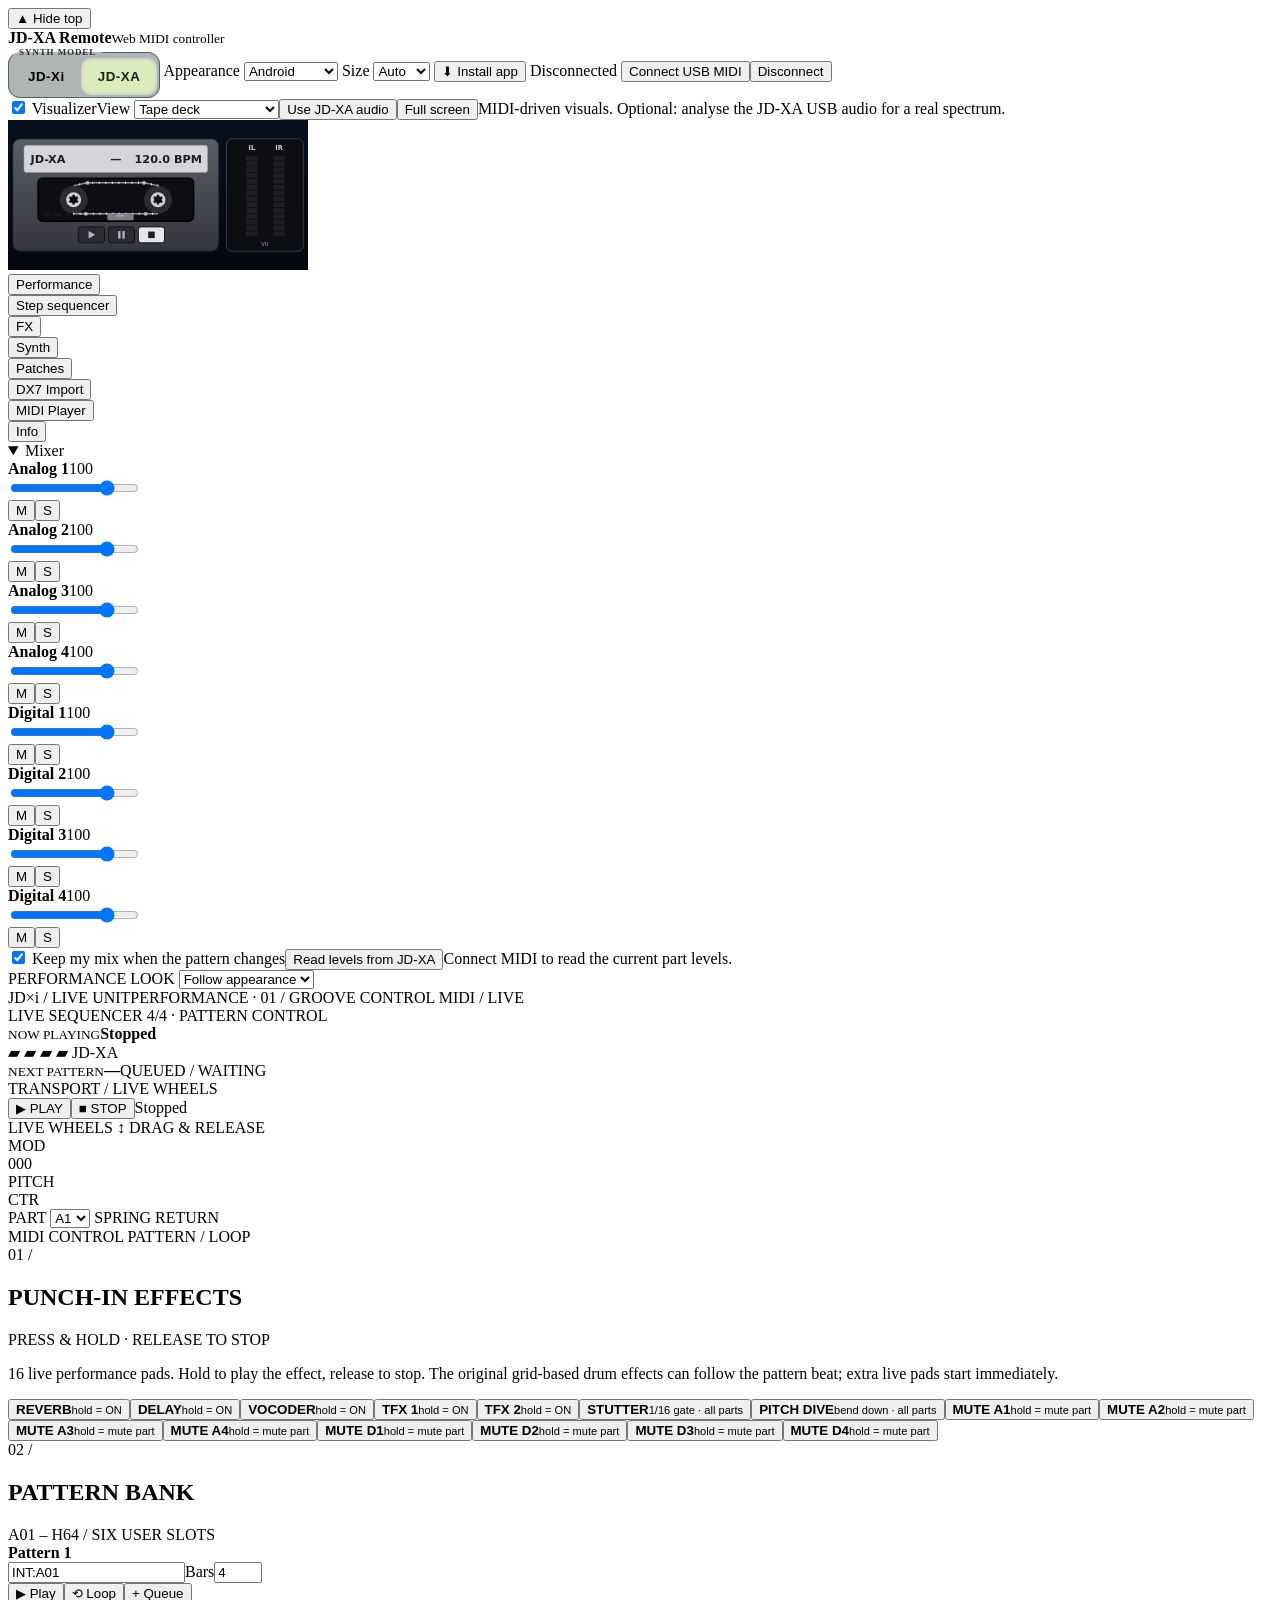
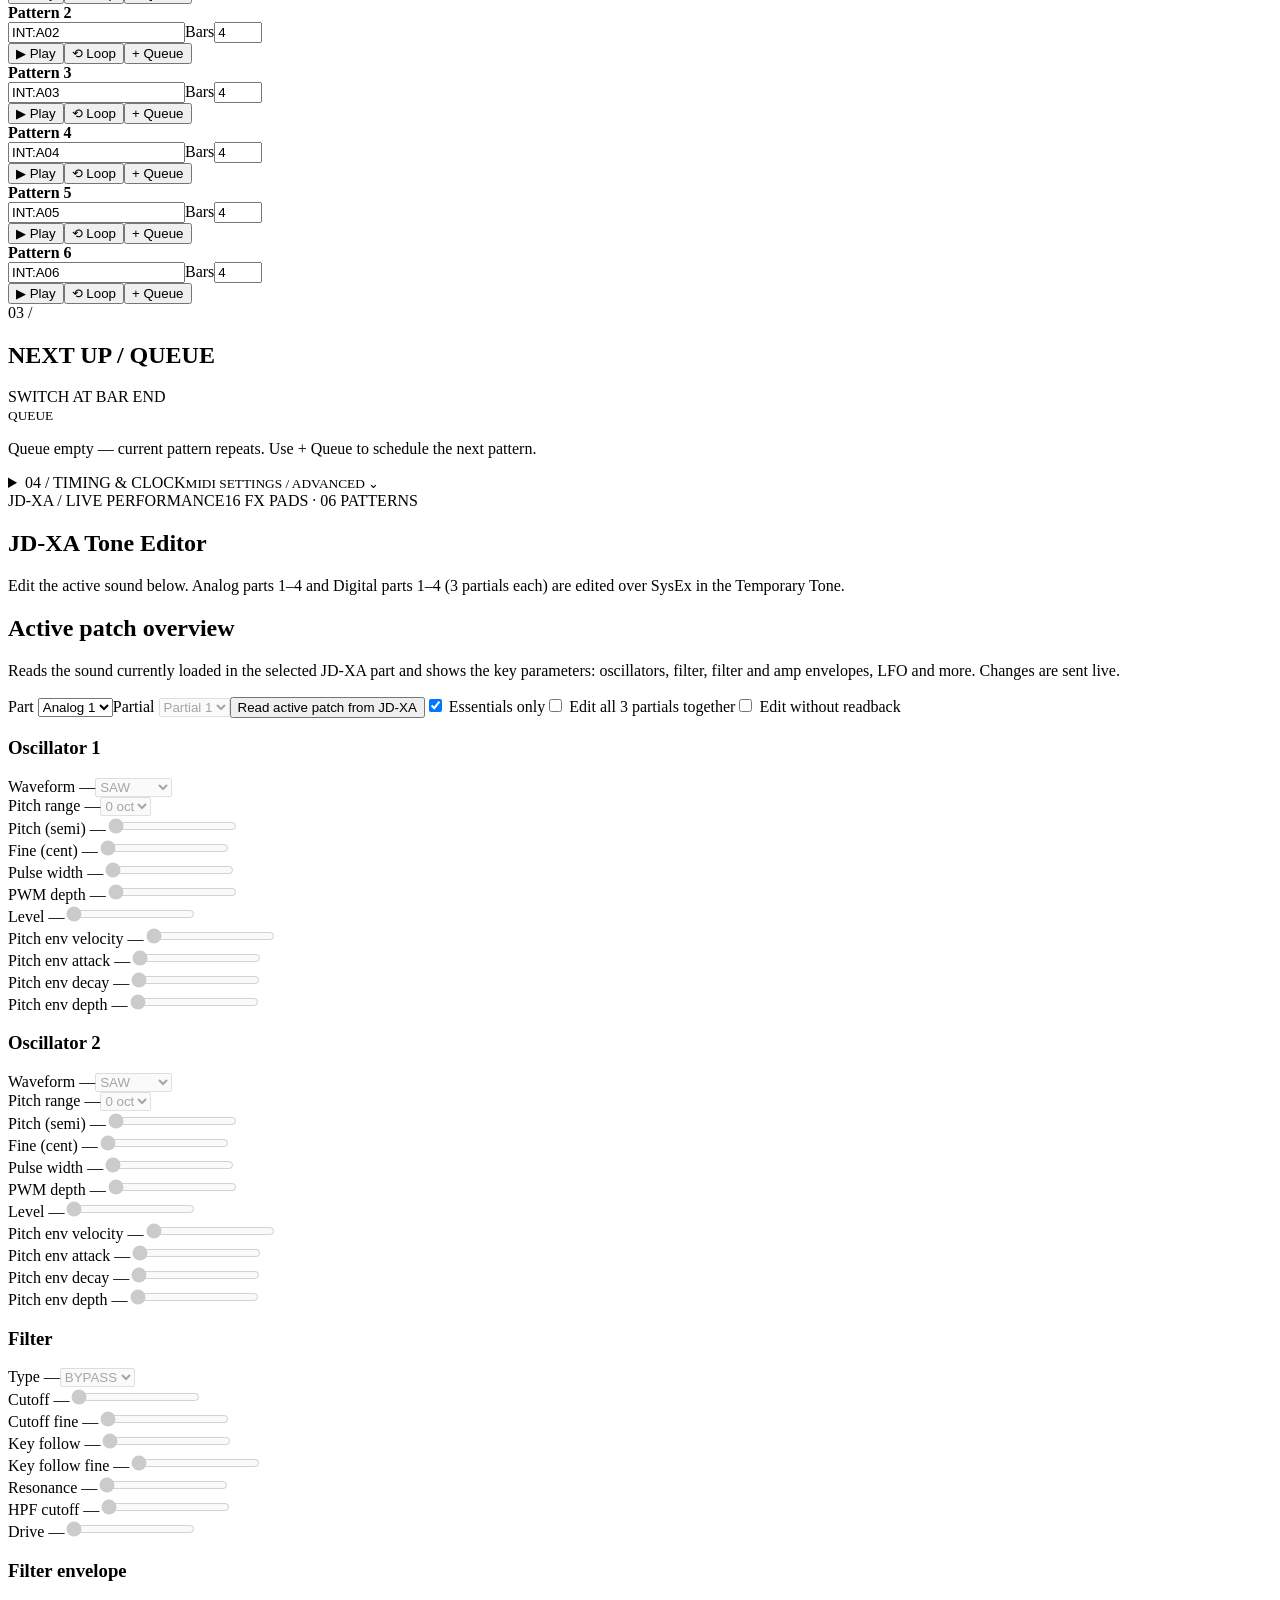
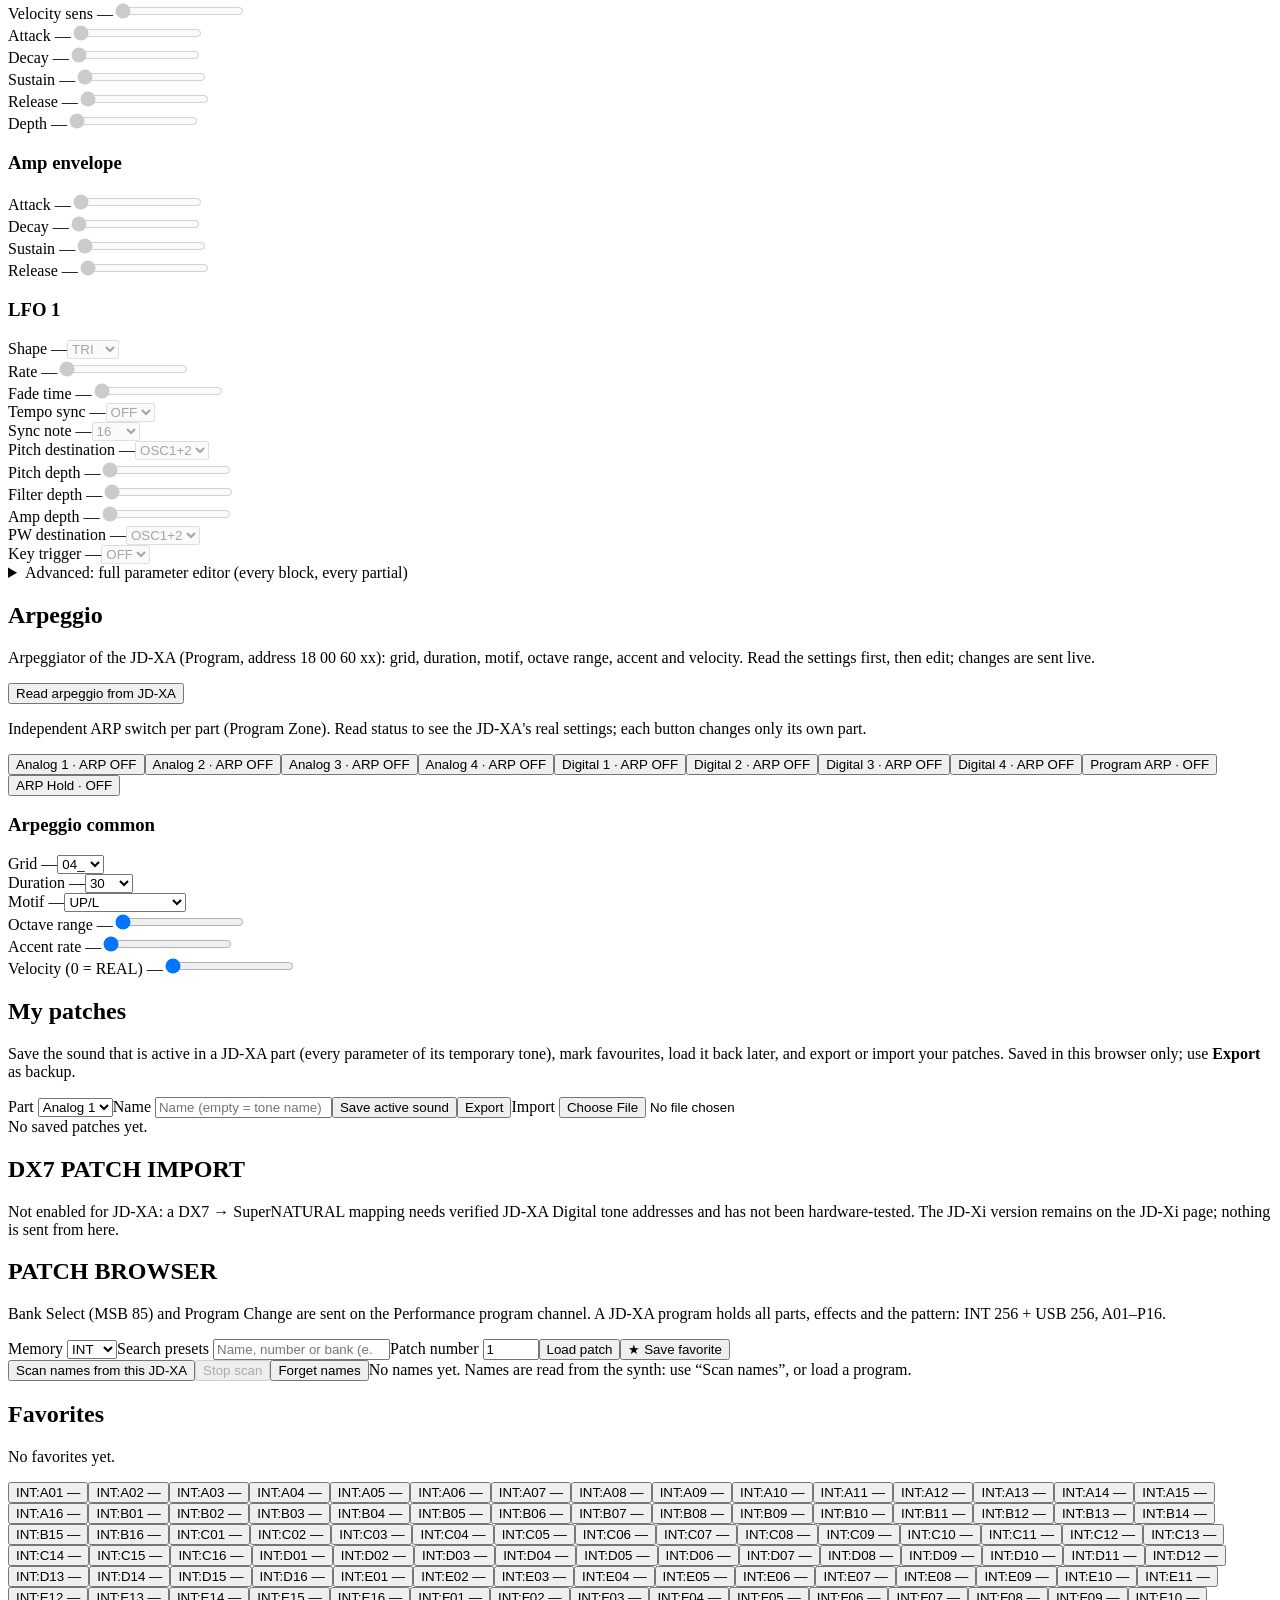
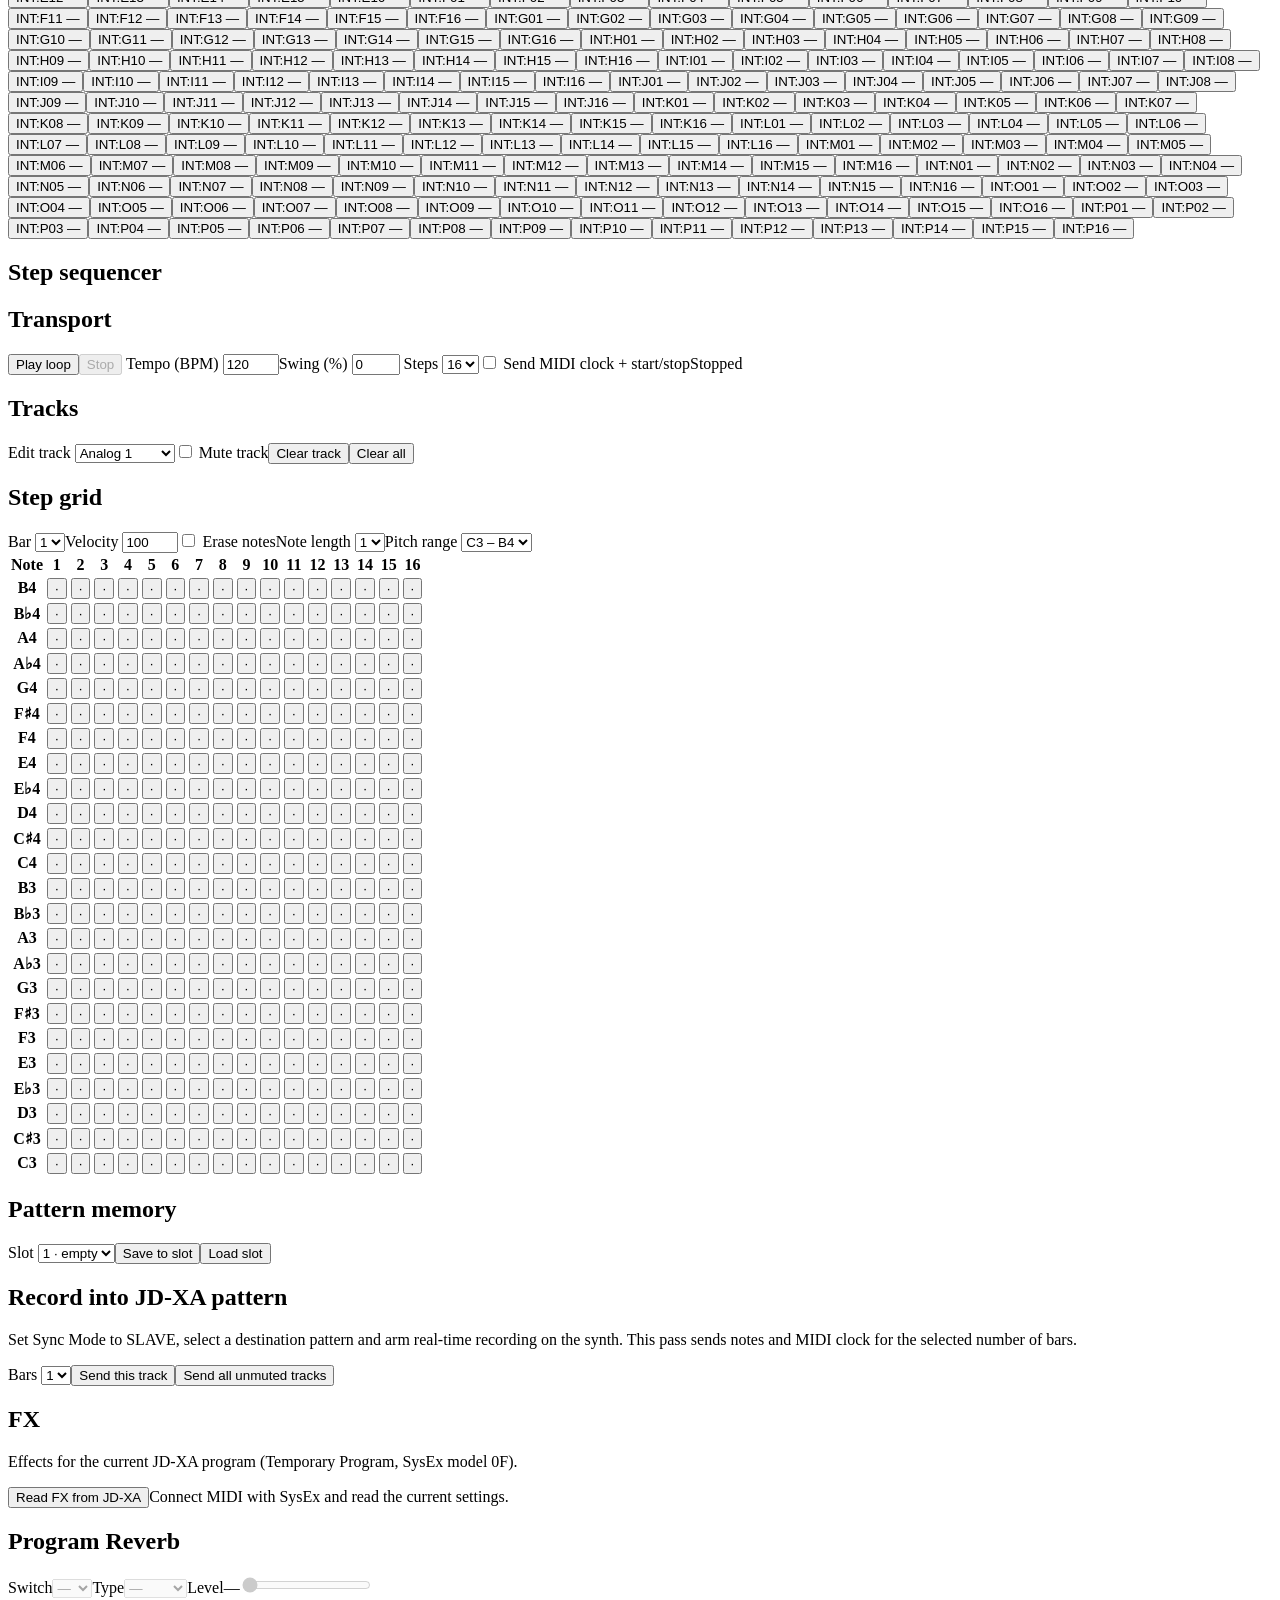
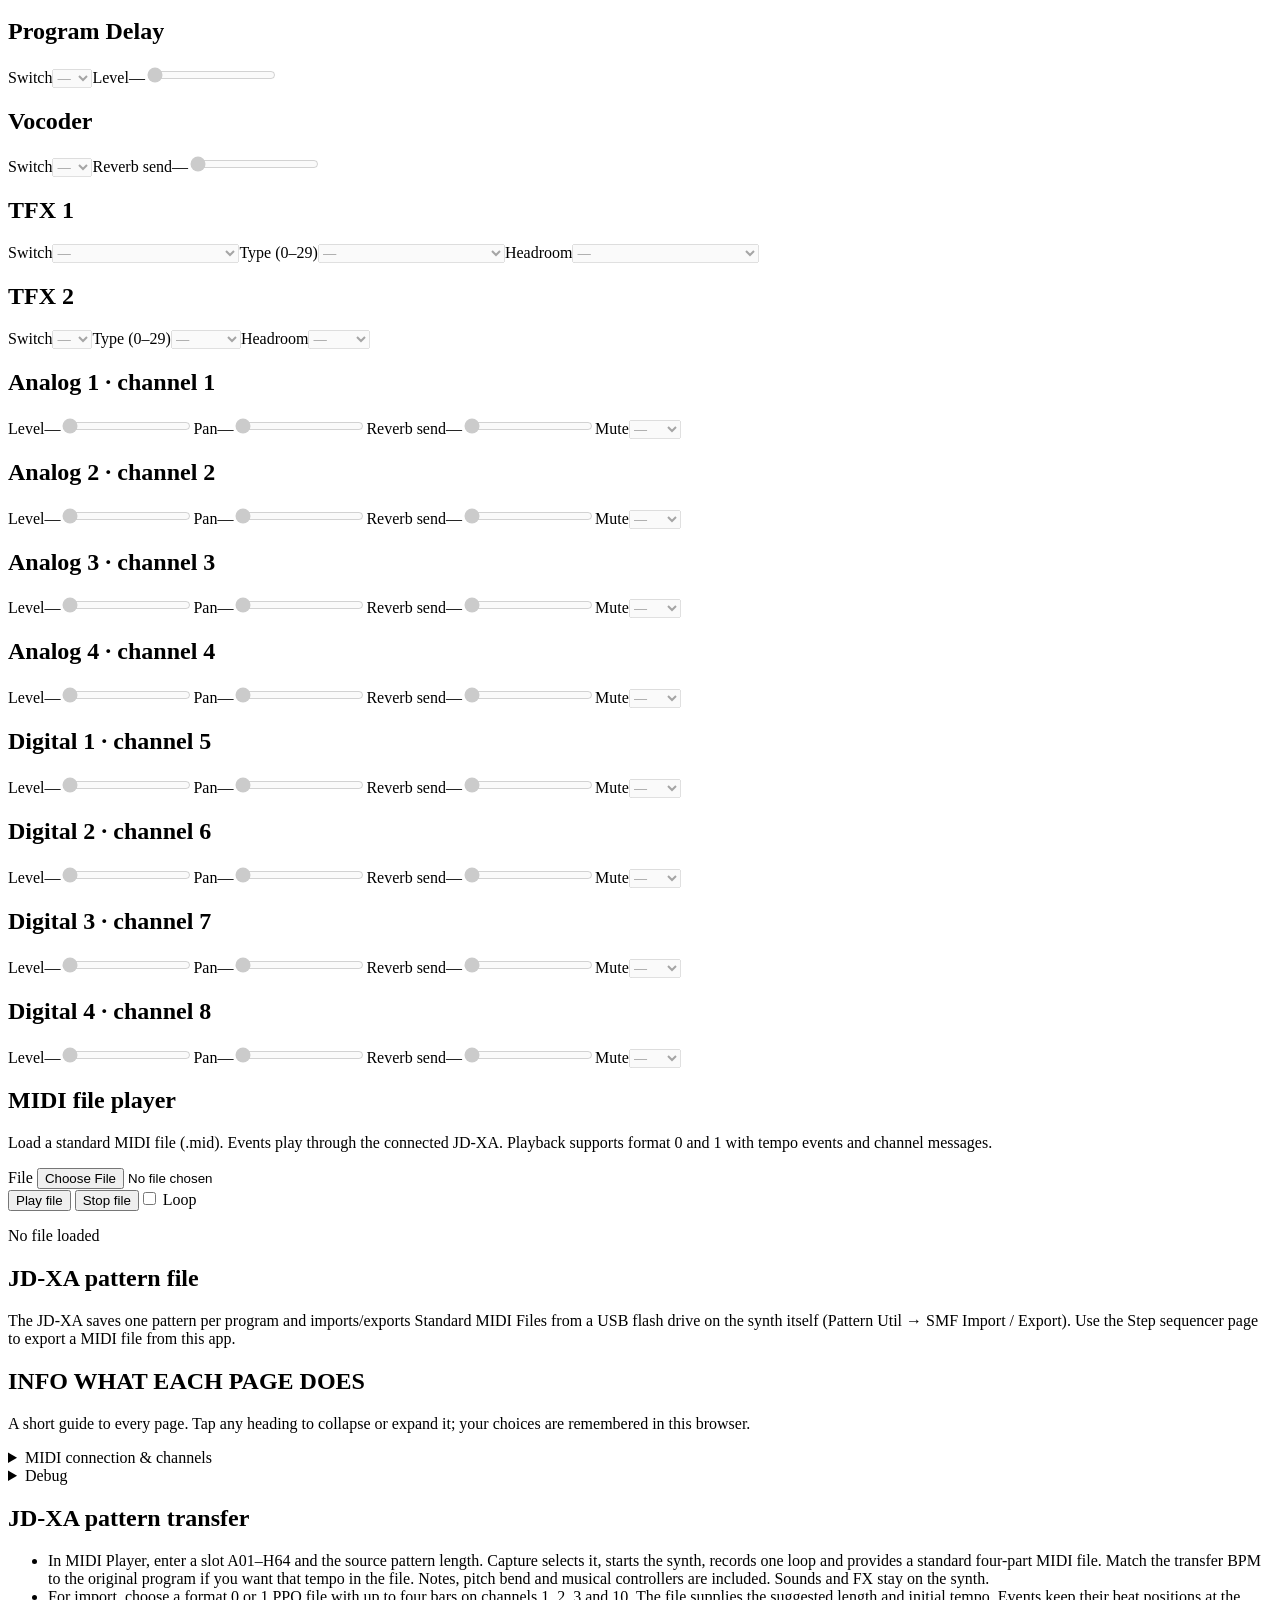
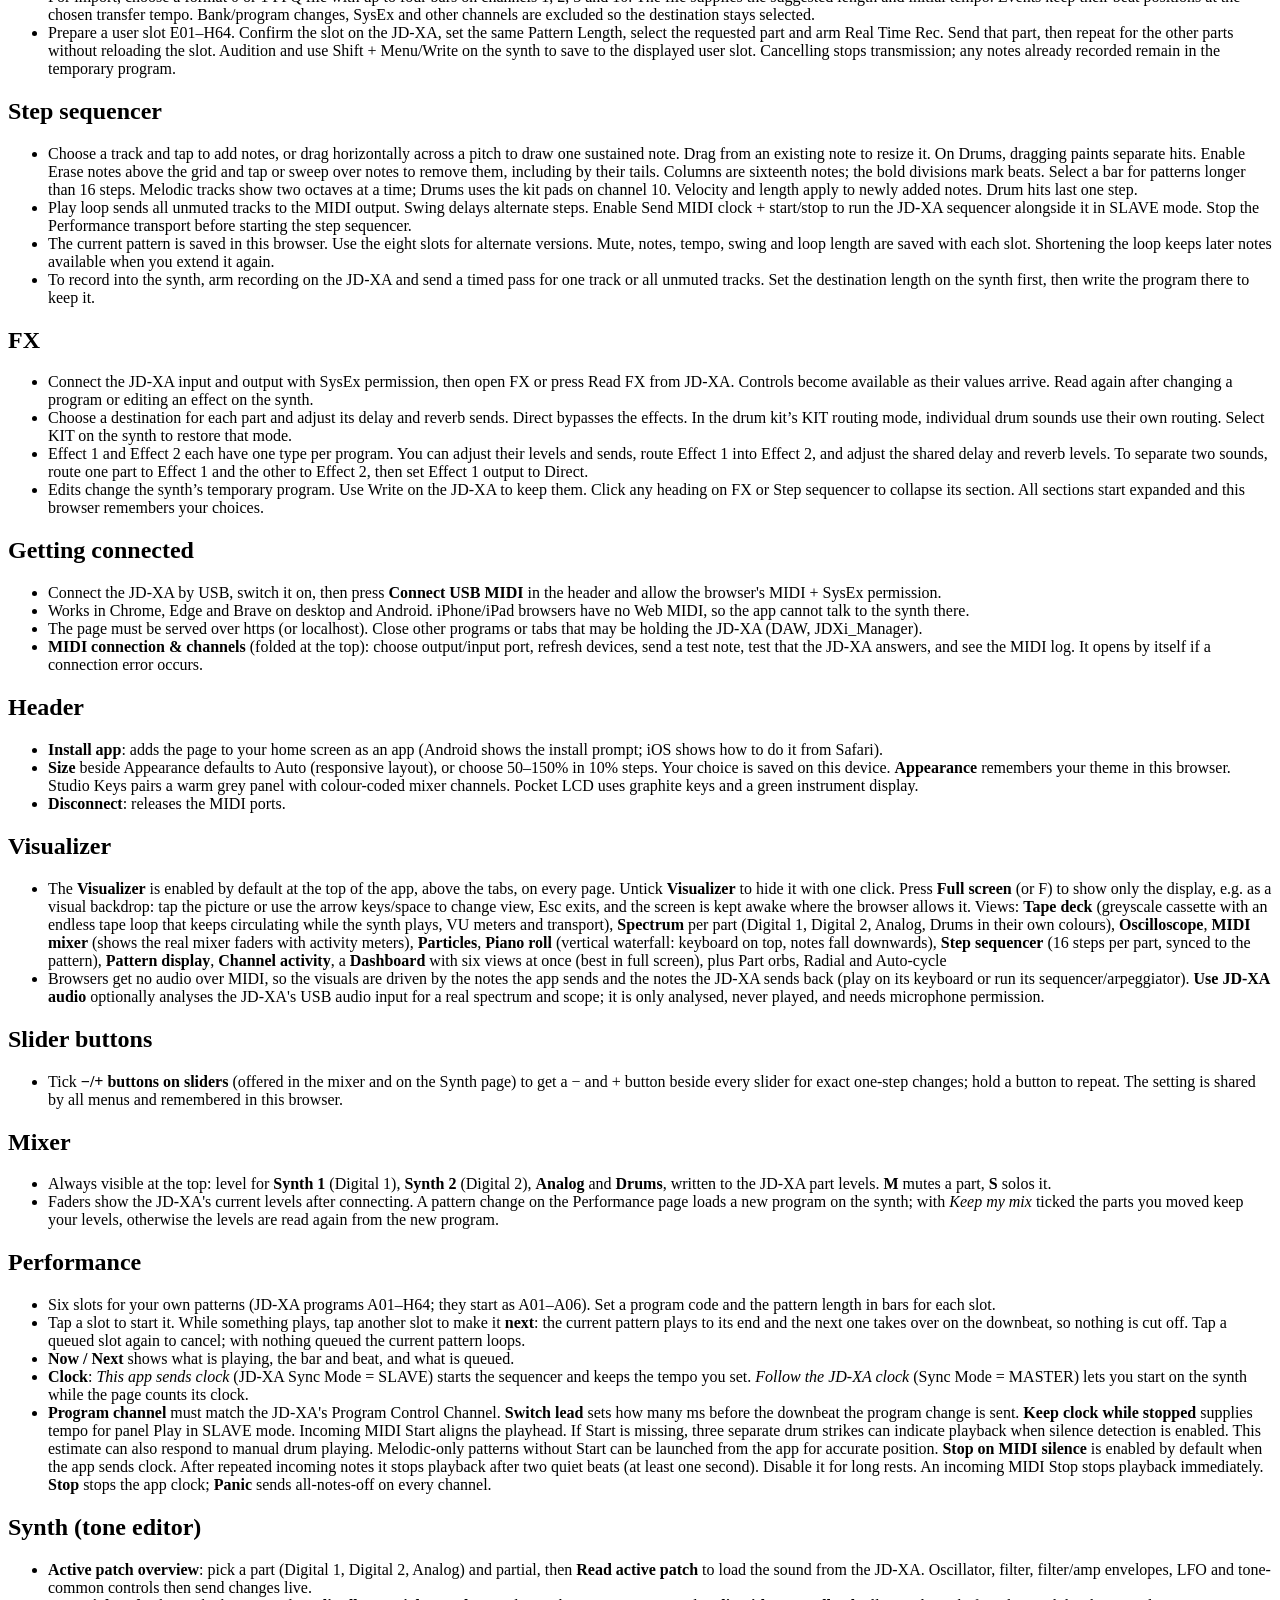
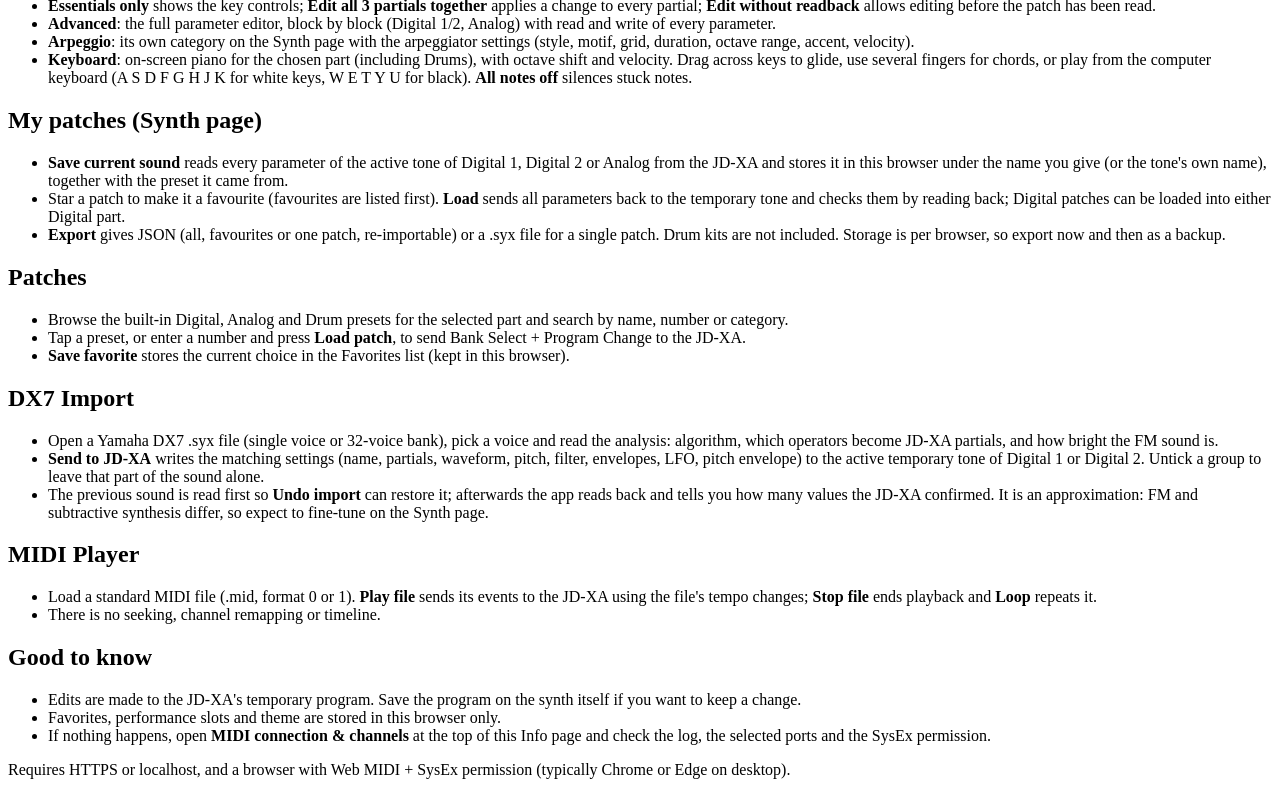
==== commit 9a19da8a: "Add files via upload" ====
--- a/app/src/main/assets/web/jdxa.html
+++ b/app/src/main/assets/web/jdxa.html
@@ -7,9 +7,9 @@
  window.addEventListener('unhandledrejection',function(e){show('Unhandled error: '+((e.reason&&e.reason.message)||e.reason))});
  window.addEventListener('load',function(){setTimeout(function(){if(!window.__jdxiBooted)show('The app script did not start. Hard-reload the page (Ctrl+Shift+R) and, if it persists, open the browser console (F12) to see the error.')},1500)});
 })();
-</script><style>html body[data-model="xa"] #nav button:not(.xa-only){display:block!important}body[data-model="xa"] #nav button,body[data-model="xa"] #nav button.xa-only{display:inline-flex!important}body[data-model="xa"] #mixer{display:block!important}body[data-model="xa"] #viz{display:block!important}</style><link rel="stylesheet" href="./motion.css"></head>
+</script><link rel="stylesheet" href="./motion.css"><style>html body[data-model="xa"] #nav button:not(.xa-only){display:block!important}body[data-model="xa"] #nav button,body[data-model="xa"] #nav button.xa-only{display:inline-flex!important}body[data-model="xa"] #mixer{display:block!important}body[data-model="xa"] #viz{display:block!important}</style></head>
 <body data-model="xa"><div id="fatal" role="alert" hidden></div><div id="topstrip"><span id="topstatus"></span><button id="top-toggle" type="button" aria-expanded="true" title="Hide or show the title bar and mixer">▲ Hide top</button></div><script>(function(){var b=document.getElementById('top-toggle'),st=document.getElementById('status'),ts=document.getElementById('topstatus');function apply(h){document.body.classList.toggle('top-hidden',h);b.textContent=h?'▼ Show top':'▲ Hide top';b.setAttribute('aria-expanded',String(!h));ts.hidden=!h;window.dispatchEvent(new Event('jdxi-layout'))}var h=false;try{h=localStorage.getItem('jdxi-top-hidden')==='1'}catch(e){}b.onclick=function(){h=!h;try{localStorage.setItem('jdxi-top-hidden',h?'1':'0')}catch(e){}apply(h)};function sync(){var x=document.getElementById('status');ts.textContent=x?x.textContent:''}document.addEventListener('DOMContentLoaded',function(){sync();var x=document.getElementById('status');if(x)new MutationObserver(sync).observe(x,{childList:true,characterData:true,subtree:true});apply(h)})})();</script><header><div><strong id="model-title">JD-XA Remote</strong><small id="model-subtitle">Web MIDI controller</small></div><div><fieldset class="model-switch" aria-label="Choose synthesizer"><legend>SYNTH MODEL</legend><button id="model-xi" class="model-choice" type="button" aria-pressed="false">JD-Xi</button><button id="model-xa" class="model-choice is-selected" type="button" aria-pressed="true">JD-XA</button></fieldset> <label class="theme-pick">Appearance <select id="theme"><option value="droid">Android</option><option value="fm1">Cybergreen</option><option value="studio">Studio Keys</option><option value="pocket">Pocket LCD</option><option value="dark">Dark</option><option value="ko-light">KO Light</option><option value="ko-dark">KO Dark</option><option value="light">Light</option><option value="ocean">Ocean</option></select></label> <label class="ui-scale-pick" for="ui-scale">Size <select id="ui-scale" aria-label="Interface size"><option value="auto">Auto</option><option value="50">50%</option><option value="60">60%</option><option value="70">70%</option><option value="80">80%</option><option value="90">90%</option><option value="100">100%</option><option value="110">110%</option><option value="120">120%</option><option value="130">130%</option><option value="140">140%</option><option value="150">150%</option></select></label> <button id="install-btn" type="button" title="Add this page to your home screen as an app">⬇ Install app</button><span id="install-tip" role="status" hidden></span> <span id="status">Disconnected</span> <button id="connect">Connect USB MIDI</button><button id="disconnect-top" type="button">Disconnect</button></div></header><div id="viz" class="viz"><div class="viz-bar"><label class="inline"><input type="checkbox" id="viz-on" checked> Visualizer</label><span id="viz-controls" class="viz-controls" hidden><label>View <select id="viz-mode"></select></label><button id="viz-audio" type="button" title="Analyse the JD-XA USB audio for a real spectrum (not played back)">Use JD-XA audio</button><select id="viz-dev" hidden aria-label="Audio input"></select><button id="viz-full" type="button" title="Show only the visualizer (shortcut: F)">Full screen</button></span><span id="viz-status" role="status"></span></div><canvas id="viz-canvas" class="viz-canvas" hidden></canvas></div>
-<nav id="nav"><button data-page="performance" class="active">Performance</button><button data-page="sequencer">Step sequencer</button><button data-page="fx">FX</button><button data-page="synth">Synth</button><button data-page="patches">Patches</button><button data-page="dx7">DX7 Import</button><button data-page="player">MIDI Player</button><button data-page="info">Info</button><button data-page="xa" class="xa-only">JD-XA STUDIO</button></nav>
+<nav id="nav"><button data-page="performance" class="active">Performance</button><button data-page="sequencer">Step sequencer</button><button data-page="fx">FX</button><button data-page="synth">Synth</button><button data-page="patches">Patches</button><button data-page="dx7">DX7 Import</button><button data-page="player">MIDI Player</button><button data-page="info">Info</button></nav>
 <details id="mixer" class="midi-fold mixer" open><summary>Mixer</summary><div id="mixer-strips" class="mixer-strips"></div><div class="mixer-foot"><label class="inline"><input type="checkbox" id="mixkeep" checked> Keep my mix when the pattern changes</label><button id="mixread" type="button">Read levels from JD-XA</button><span id="mixstatus" role="status">Connect MIDI to read the current part levels.</span></div></details>
 <main>
 <section id="performance" class="page active ko-performance">
@@ -88,7 +88,7 @@
 <h2>Patches</h2><ul><li>Browse the built-in Digital, Analog and Drum presets for the selected part and search by name, number or category.</li><li>Tap a preset, or enter a number and press <b>Load patch</b>, to send Bank Select + Program Change to the JD-XA.</li><li><b>Save favorite</b> stores the current choice in the Favorites list (kept in this browser).</li></ul>
 <h2>DX7 Import</h2><ul><li>Open a Yamaha DX7 .syx file (single voice or 32-voice bank), pick a voice and read the analysis: algorithm, which operators become JD-XA partials, and how bright the FM sound is.</li><li><b>Send to JD-XA</b> writes the matching settings (name, partials, waveform, pitch, filter, envelopes, LFO, pitch envelope) to the active temporary tone of Digital 1 or Digital 2. Untick a group to leave that part of the sound alone.</li><li>The previous sound is read first so <b>Undo import</b> can restore it; afterwards the app reads back and tells you how many values the JD-XA confirmed. It is an approximation: FM and subtractive synthesis differ, so expect to fine-tune on the Synth page.</li></ul><h2>MIDI Player</h2><ul><li>Load a standard MIDI file (.mid, format 0 or 1). <b>Play file</b> sends its events to the JD-XA using the file's tempo changes; <b>Stop file</b> ends playback and <b>Loop</b> repeats it.</li><li>There is no seeking, channel remapping or timeline.</li></ul>
 <h2>Good to know</h2><ul><li>Edits are made to the JD-XA's temporary program. Save the program on the synth itself if you want to keep a change.</li><li>Favorites, performance slots and theme are stored in this browser only.</li><li>If nothing happens, open <b>MIDI connection &amp; channels</b> at the top of this Info page and check the log, the selected ports and the SysEx permission.</li></ul></section>
-<section id="xa" class="page xa-workspace">
+<section id="xa" class="xa-workspace" hidden aria-hidden="true" style="display:none!important">
  <div class="xa-hero"><div><div class="xa-eyebrow">JD-XA / ANALOG + DIGITAL</div><h1>JD-XA STUDIO <span class="heading-sub">8 PARTS · 16 TRACKS · WEB MIDI</span></h1><p>Dedikerad kontroll för storebror. Fyra analoga och fyra digitala ljuddelar, egen MIDI-routing, egna programbanker och separat SysEx-protokoll.</p></div><div class="xa-hero-mark">JD<span>×</span>A</div></div>
  <div class="xa-alert" id="xa-status" role="status">Välj JD-XA och anslut via USB MIDI. Funktionerna kräver att syntens MIDI-kanaler motsvarar inställningarna nedan.</div>
  <div class="xa-grid">
